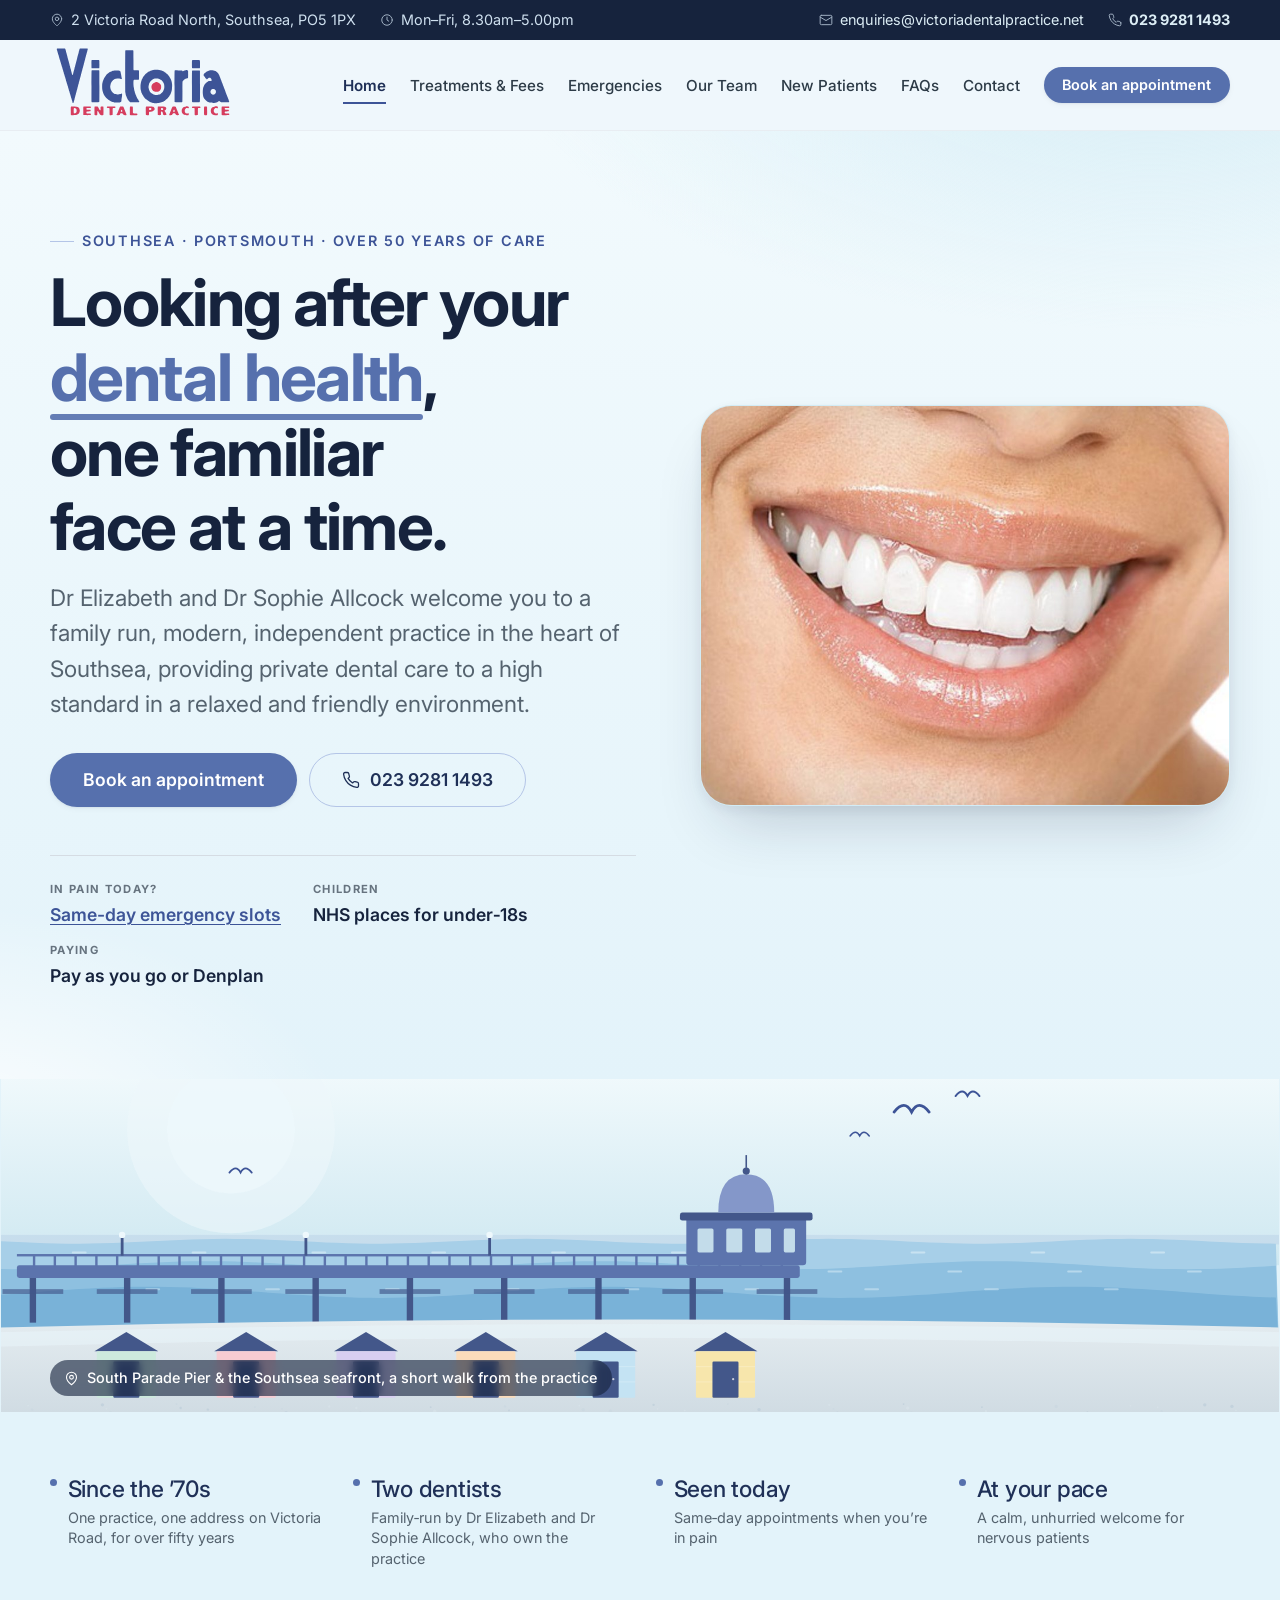
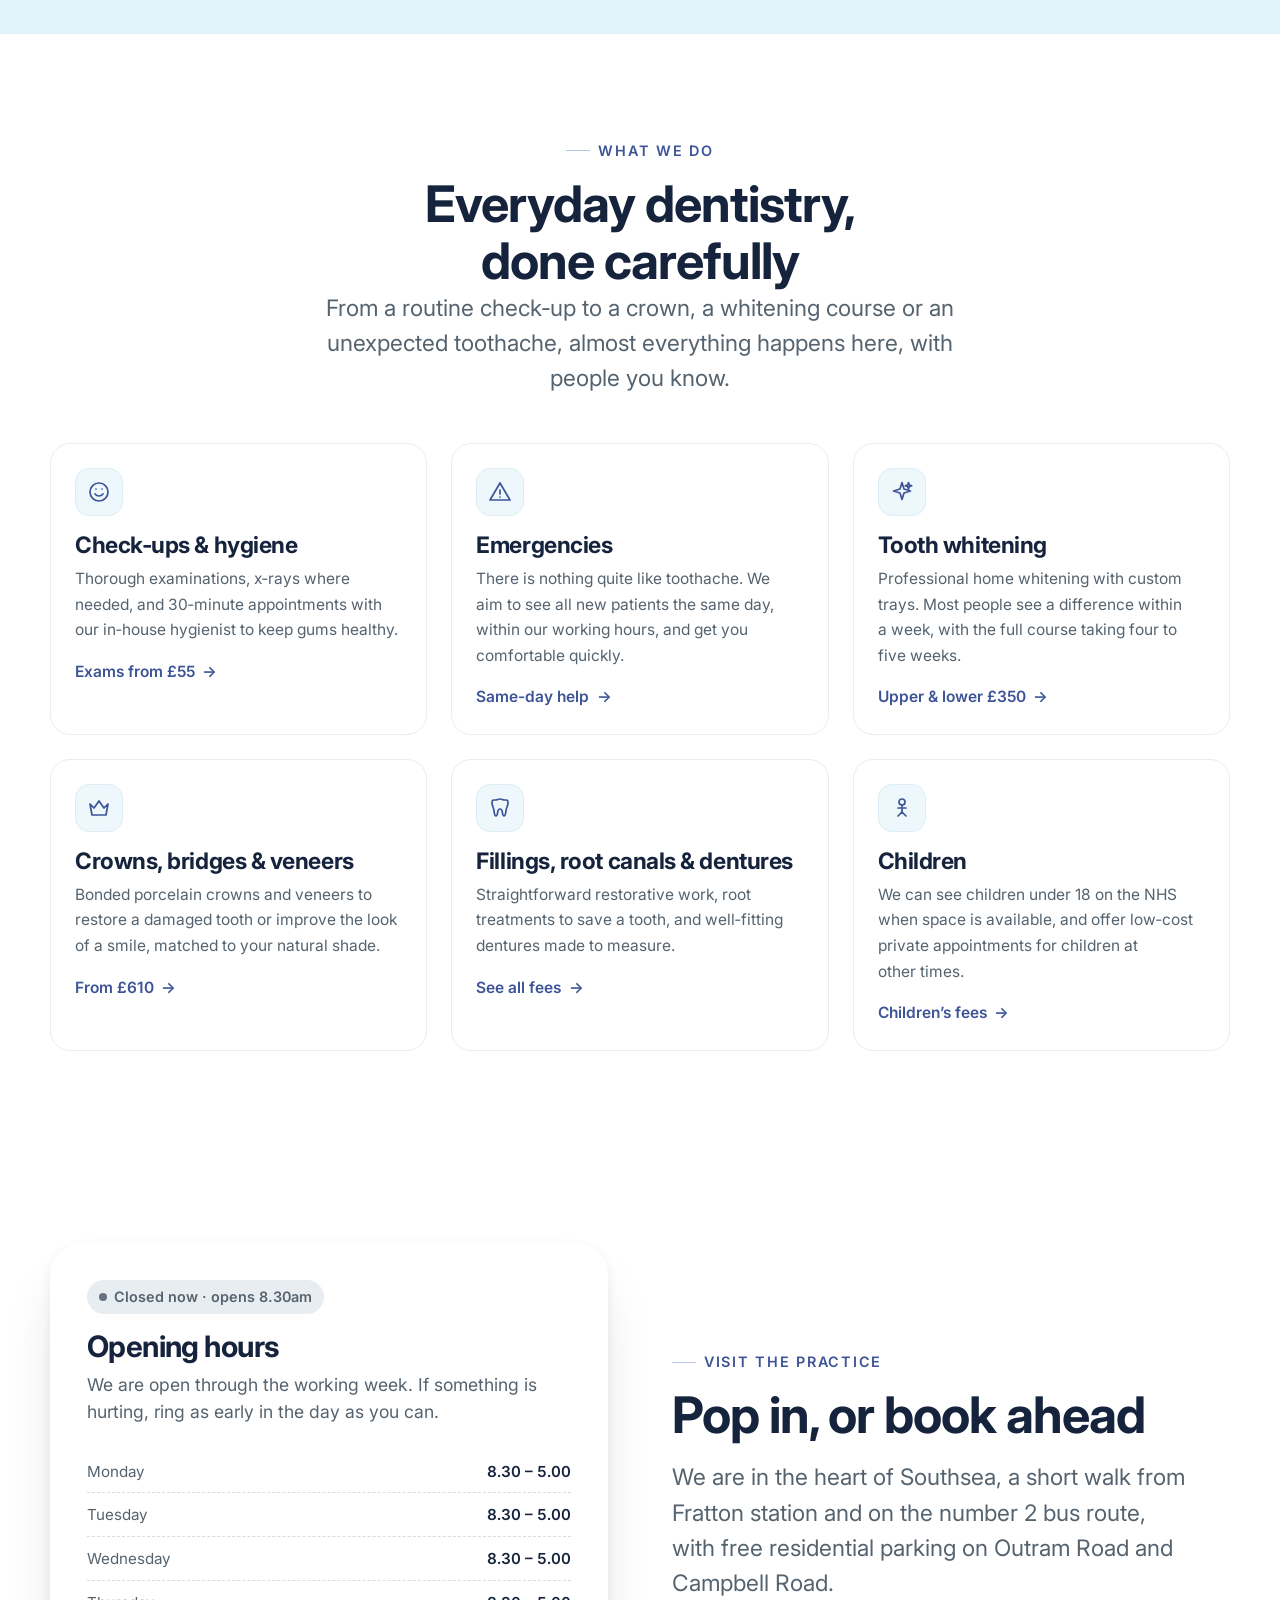
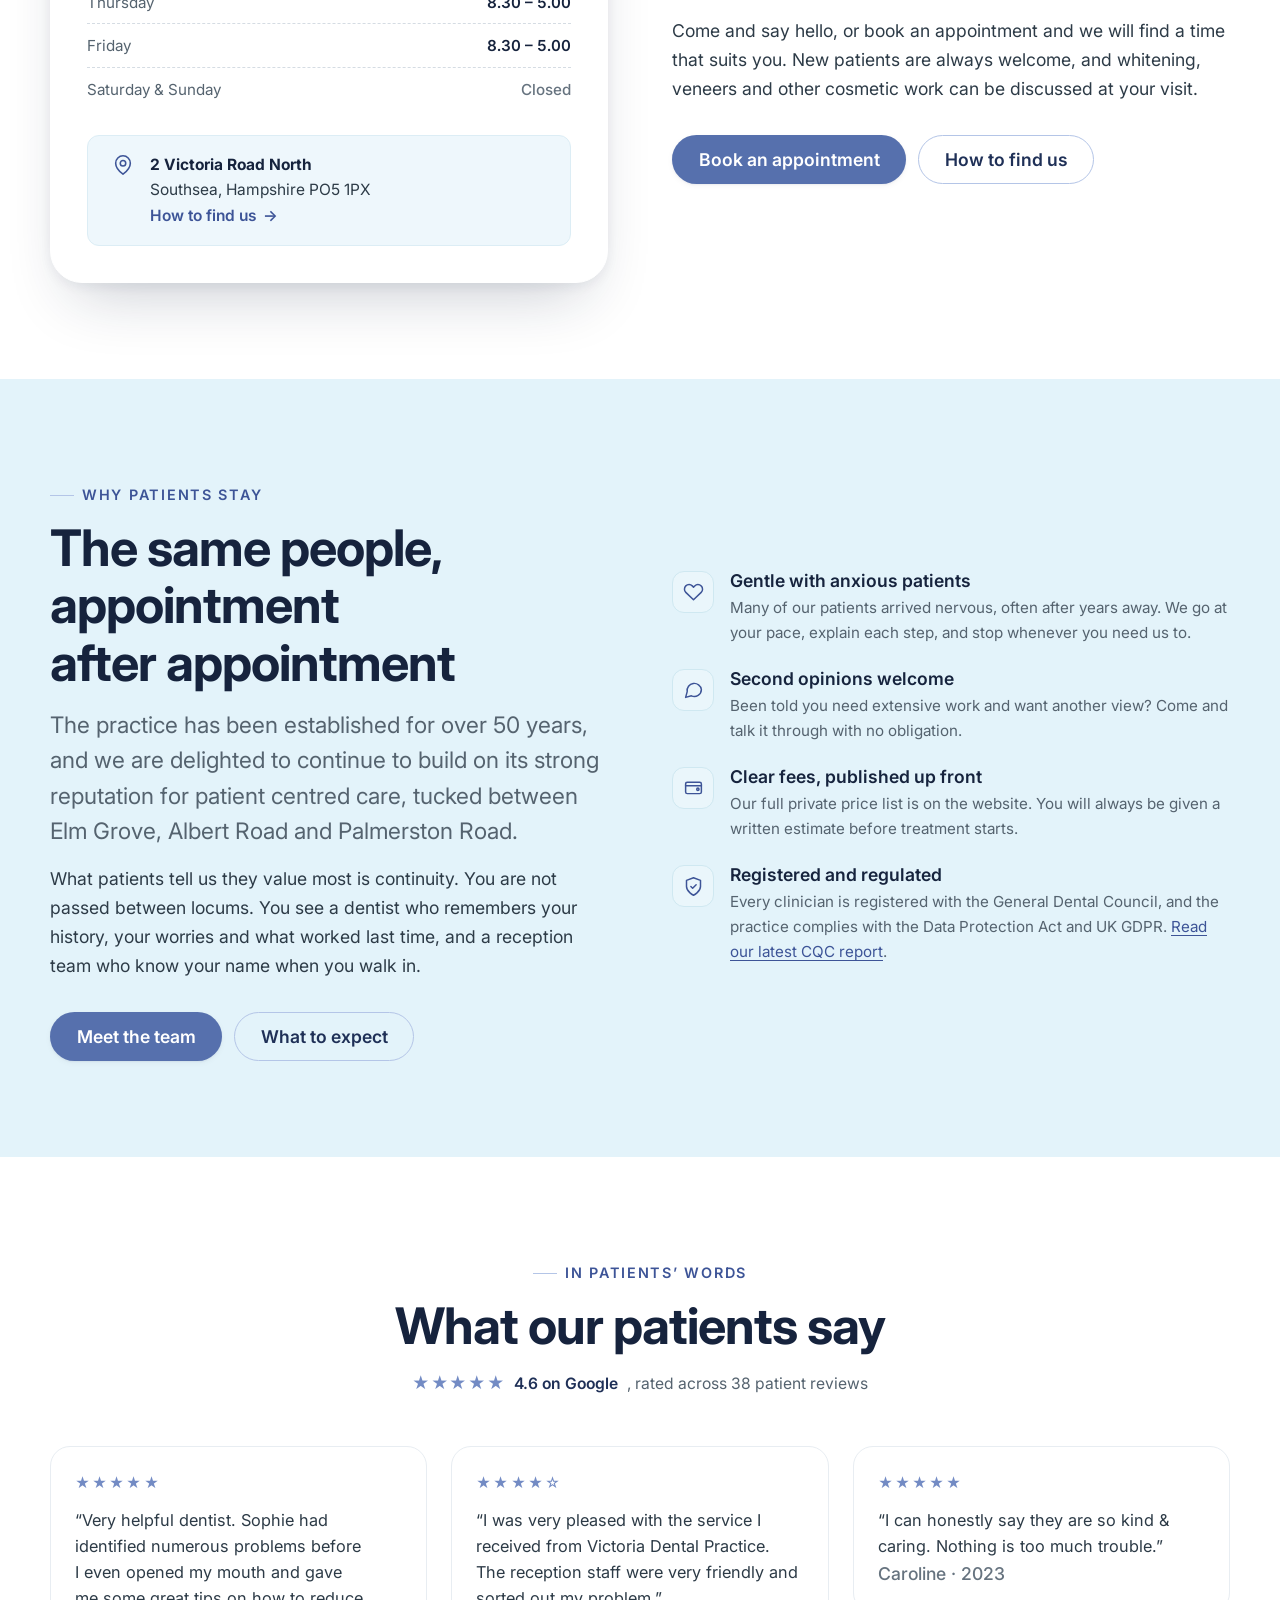
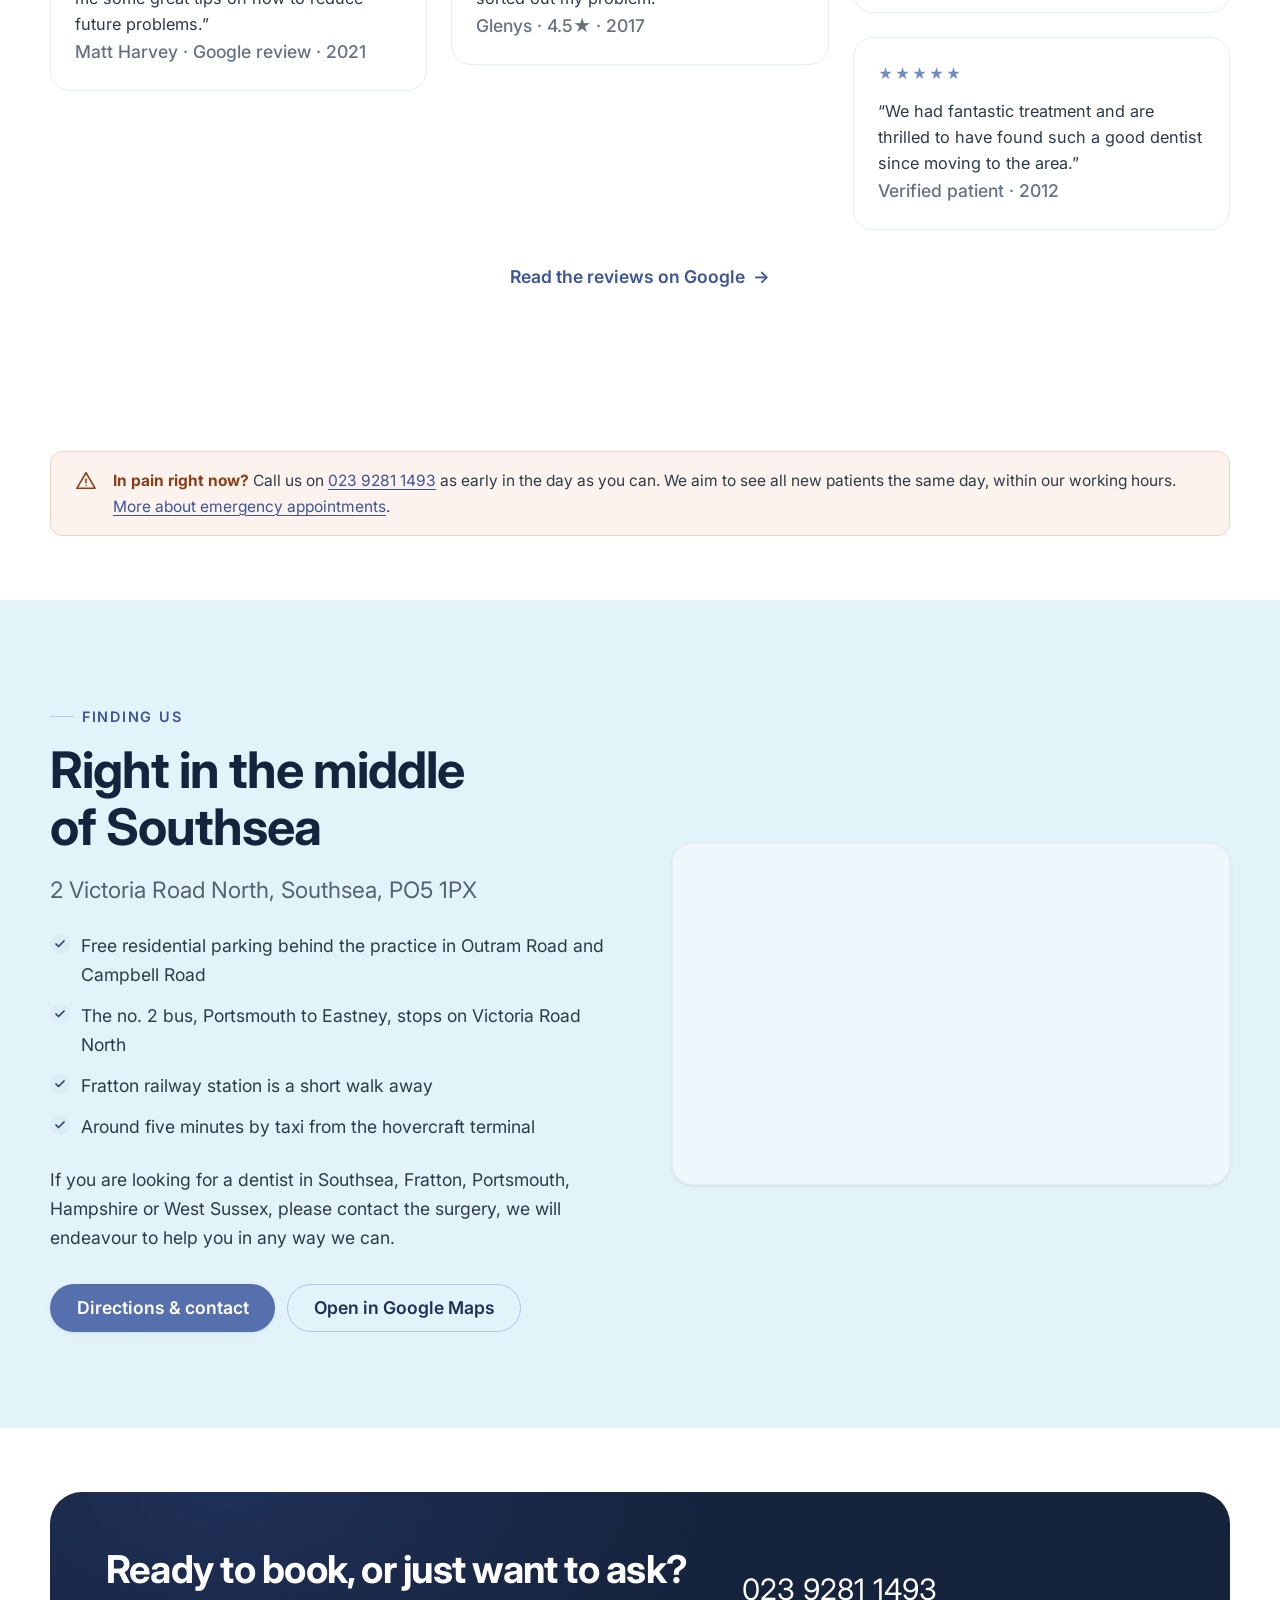
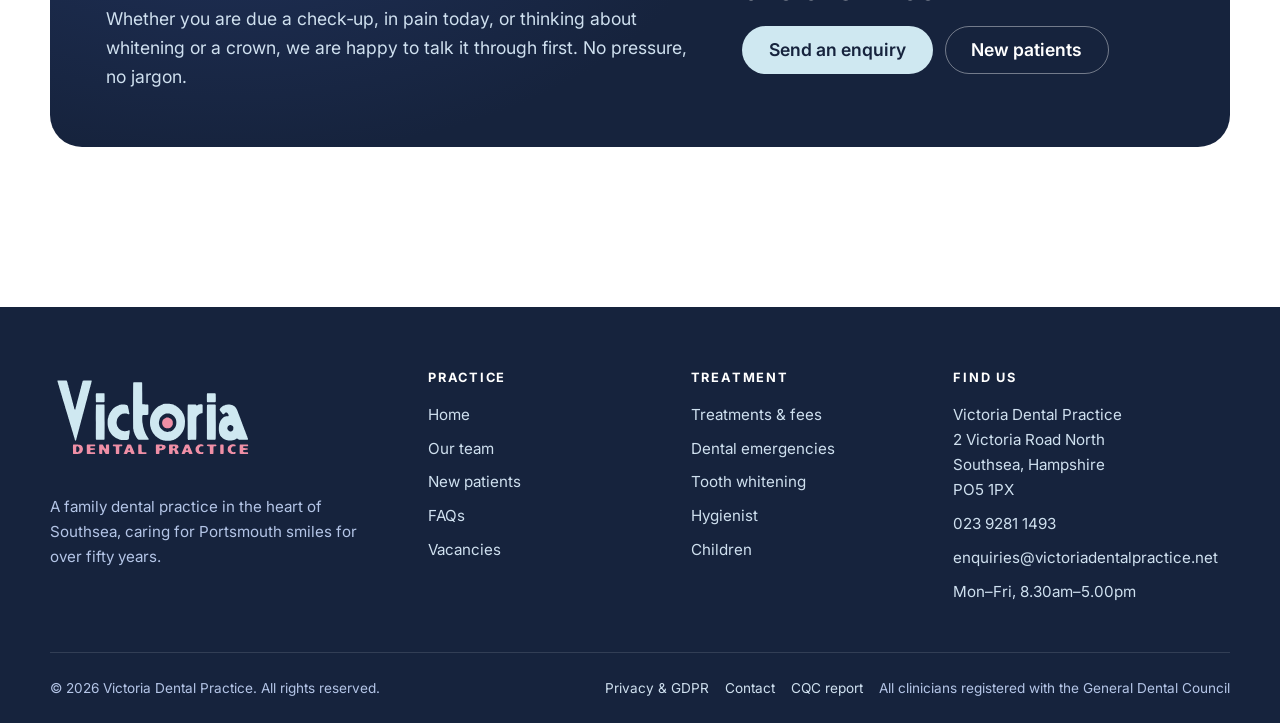
==== index.html @ b668cb1a "Drop Fraunces for Inter and rework the hero Replaces the Fraunces display face with Inter at weight " ====
<!DOCTYPE html>
<html lang="en-GB">
<head>
<meta charset="utf-8">
<meta name="viewport" content="width=device-width, initial-scale=1">
<title>Dentist in Southsea, Portsmouth | Victoria Dental Practice</title>
<meta name="description" content="Private family dentist in Southsea, Portsmouth. Established over 50 years. Same-day emergency appointments, hygienist, whitening, crowns and Denplan. Call 023 9281 1493.">
<link rel="canonical" href="https://www.victoriadentalpractice.net/">
<meta name="theme-color" content="#1f3057">
<meta name="robots" content="index, follow, max-image-preview:large">

<meta property="og:type" content="website">
<meta property="og:site_name" content="Victoria Dental Practice">
<meta property="og:title" content="Dentist in Southsea, Portsmouth | Victoria Dental Practice">
<meta property="og:description" content="Private family dentist in Southsea, Portsmouth. Established over 50 years. Same-day emergency appointments, hygienist, whitening, crowns and Denplan. Call 023 9281 1493.">
<meta property="og:url" content="https://www.victoriadentalpractice.net/">
<meta property="og:locale" content="en_GB">
<meta property="og:image" content="https://www.victoriadentalpractice.net/og-image.png">
<meta name="twitter:card" content="summary_large_image">

<link rel="icon" href="favicon.svg" type="image/svg+xml">
<link rel="apple-touch-icon" href="favicon.svg">

<link rel="preconnect" href="https://fonts.googleapis.com">
<link rel="preconnect" href="https://fonts.gstatic.com" crossorigin>
<link rel="stylesheet" href="https://fonts.googleapis.com/css2?family=Inter:wght@400;500;600;700;800&display=swap">
<link rel="stylesheet" href="style.css">
<script type="application/ld+json">
{
  "@context": "https://schema.org",
  "@type": "Dentist",
  "@id": "https://www.victoriadentalpractice.net/#practice",
  "name": "Victoria Dental Practice",
  "description": "Private family dental practice in Southsea, Portsmouth. Established over 50 years. Private adult dentistry, Denplan, NHS places for children when available, hygienist, whitening, crowns and same-day emergency appointments.",
  "url": "https://www.victoriadentalpractice.net/",
  "telephone": "+442392811493",
  "email": "enquiries@victoriadentalpractice.net",
  "priceRange": "££",
  "aggregateRating": { "@type": "AggregateRating", "ratingValue": "4.6", "reviewCount": "38" },
  "currenciesAccepted": "GBP",
  "address": {
    "@type": "PostalAddress",
    "streetAddress": "2 Victoria Road North",
    "addressLocality": "Southsea",
    "addressRegion": "Hampshire",
    "postalCode": "PO5 1PX",
    "addressCountry": "GB"
  },
  "geo": { "@type": "GeoCoordinates", "latitude": 50.79236, "longitude": -1.08363 },
  "hasMap": "https://www.google.com/maps/search/?api=1&query=2+Victoria+Road+North%2C+Southsea+PO5+1PX",
  "openingHoursSpecification": [{
    "@type": "OpeningHoursSpecification",
    "dayOfWeek": ["Monday","Tuesday","Wednesday","Thursday","Friday"],
    "opens": "08:30", "closes": "17:00"
  }],
  "areaServed": [
    {"@type":"City","name":"Portsmouth"},
    {"@type":"Place","name":"Southsea"},
    {"@type":"Place","name":"Fratton"},
    {"@type":"Place","name":"Eastney"},
    {"@type":"Place","name":"Hampshire"},
    {"@type":"Place","name":"West Sussex"}
  ],
  "availableService": [
    {"@type":"MedicalProcedure","name":"Dental examination"},
    {"@type":"MedicalProcedure","name":"Dental hygienist appointment"},
    {"@type":"MedicalProcedure","name":"White and amalgam fillings"},
    {"@type":"MedicalProcedure","name":"Root canal treatment"},
    {"@type":"MedicalProcedure","name":"Crowns, bridges and veneers"},
    {"@type":"MedicalProcedure","name":"Dentures"},
    {"@type":"MedicalProcedure","name":"Tooth whitening"},
    {"@type":"MedicalProcedure","name":"Emergency dental appointment"}
  ]
}
</script><script type="application/ld+json">{"@context":"https://schema.org","@type":"BreadcrumbList","itemListElement":[{"@type":"ListItem","position":1,"name":"Home"}]}</script>
</head>
<body>
<a class="skip-link" href="#main">Skip to main content</a>

<div class="topbar">
  <div class="wrap topbar__inner">
    <ul class="topbar__list">
      <li class="topbar__item"><svg class="" viewBox="0 0 24 24" fill="none" stroke="currentColor" stroke-width="1.7" stroke-linecap="round" stroke-linejoin="round" aria-hidden="true"><path d="M20 10c0 6-8 12-8 12s-8-6-8-12a8 8 0 0 1 16 0z"/><circle cx="12" cy="10" r="3"/></svg><span>2 Victoria Road North, Southsea, PO5 1PX</span></li>
      <li class="topbar__item"><svg class="" viewBox="0 0 24 24" fill="none" stroke="currentColor" stroke-width="1.7" stroke-linecap="round" stroke-linejoin="round" aria-hidden="true"><circle cx="12" cy="12" r="9"/><path d="M12 7v5l3 2"/></svg><span>Mon&ndash;Fri, 8.30am&ndash;5.00pm</span></li>
    </ul>
    <ul class="topbar__list">
      <li class="topbar__item"><svg class="" viewBox="0 0 24 24" fill="none" stroke="currentColor" stroke-width="1.7" stroke-linecap="round" stroke-linejoin="round" aria-hidden="true"><rect x="2" y="4" width="20" height="16" rx="2"/><path d="m22 7-10 6L2 7"/></svg><a href="mailto:enquiries@victoriadentalpractice.net">enquiries@victoriadentalpractice.net</a></li>
      <li class="topbar__item"><svg class="" viewBox="0 0 24 24" fill="none" stroke="currentColor" stroke-width="1.7" stroke-linecap="round" stroke-linejoin="round" aria-hidden="true"><path d="M22 16.92v3a2 2 0 0 1-2.18 2 19.79 19.79 0 0 1-8.63-3.07 19.5 19.5 0 0 1-6-6 19.79 19.79 0 0 1-3.07-8.67A2 2 0 0 1 4.11 2h3a2 2 0 0 1 2 1.72c.13.96.36 1.9.7 2.81a2 2 0 0 1-.45 2.11L8.09 9.91a16 16 0 0 0 6 6l1.27-1.27a2 2 0 0 1 2.11-.45c.9.34 1.85.57 2.81.7A2 2 0 0 1 22 16.92z"/></svg><a href="tel:+442392811493"><strong>023 9281 1493</strong></a></li>
    </ul>
  </div>
</div>

<header class="site-header">
  <div class="wrap site-header__inner">
    <a class="brand" href="index.html">
      <svg class="brand__logo" xmlns="http://www.w3.org/2000/svg" viewBox="0 0 2140.000000 1016.000000" role="img" aria-label="Victoria Dental Practice">
  <g transform="translate(0.000000,1016.000000) scale(0.100000,-0.100000)" fill="var(--logo-word, #cfe8f1)"><path d="M775 9187 c-15 -12 -17 -22 -11 -76 4 -34 20 -95 36 -134 16 -40 31
-90 35 -112 10 -59 31 -128 49 -163 9 -18 23 -64 30 -105 8 -40 26 -101 39
-135 14 -33 32 -94 41 -134 9 -40 30 -111 46 -158 16 -47 34 -112 40 -145 7
-33 22 -83 36 -111 13 -28 32 -91 43 -140 11 -49 31 -116 45 -149 13 -33 27
-82 31 -110 4 -27 21 -83 37 -124 16 -41 36 -109 45 -150 8 -42 26 -101 38
-132 13 -30 35 -102 50 -160 14 -57 32 -116 41 -131 8 -15 21 -62 30 -104 8
-43 25 -102 38 -133 14 -31 34 -100 45 -154 12 -54 30 -115 40 -135 10 -20 29
-77 41 -127 12 -49 33 -117 45 -150 13 -33 28 -87 35 -120 6 -33 21 -82 32
-110 11 -27 31 -93 43 -145 13 -52 32 -116 44 -141 11 -26 27 -80 35 -120 8
-41 28 -108 44 -149 17 -41 36 -104 42 -140 6 -35 23 -92 36 -125 14 -33 34
-100 46 -150 11 -49 28 -106 38 -125 10 -19 25 -73 35 -120 9 -47 30 -114 45
-150 15 -36 35 -101 44 -145 9 -44 28 -107 41 -141 14 -34 30 -86 35 -115 6
-30 24 -90 40 -134 15 -44 37 -116 48 -160 10 -44 28 -102 40 -130 11 -27 25
-75 30 -106 6 -32 24 -91 40 -132 17 -41 33 -96 37 -123 4 -27 13 -72 21 -100
11 -41 20 -54 44 -64 16 -7 36 -10 44 -7 24 9 45 60 57 139 6 40 24 106 40
147 16 41 34 108 40 150 6 42 23 115 39 162 17 47 36 121 45 164 8 44 26 109
40 145 13 36 31 106 39 157 8 50 24 109 34 130 11 21 27 79 36 128 10 50 30
126 46 170 15 44 34 112 41 150 6 39 25 110 41 158 16 49 35 128 44 175 8 48
25 112 38 142 14 30 30 84 36 120 6 36 26 115 44 175 19 61 39 139 46 175 6
36 22 92 34 125 13 33 29 92 36 130 7 39 25 107 41 153 16 46 34 115 40 155 6
40 22 99 35 132 13 33 31 101 40 150 8 50 26 117 38 150 23 60 36 109 56 220
6 33 20 83 31 110 11 28 31 95 44 150 13 55 33 127 44 160 11 33 28 102 37
154 9 52 25 112 35 135 10 23 27 86 38 142 12 56 32 130 45 165 13 35 29 98
36 139 7 41 26 113 42 159 16 46 36 122 43 170 8 48 26 113 39 144 14 30 30
86 36 124 6 37 22 97 35 133 13 36 31 101 40 145 8 44 27 116 41 161 14 45 24
90 22 100 -8 42 -31 44 -470 42 -483 -3 -449 4 -473 -109 -7 -35 -26 -103 -43
-150 -16 -47 -33 -114 -37 -150 -4 -35 -16 -86 -27 -114 -10 -27 -34 -113 -53
-190 -18 -77 -42 -165 -53 -195 -10 -30 -23 -82 -27 -115 -4 -33 -18 -87 -30
-120 -13 -33 -33 -107 -45 -165 -12 -58 -32 -136 -45 -175 -13 -38 -31 -108
-39 -155 -8 -47 -26 -116 -40 -153 -14 -38 -31 -99 -37 -135 -6 -37 -24 -103
-39 -148 -15 -44 -31 -100 -34 -125 -12 -76 -27 -142 -42 -183 -8 -21 -28 -93
-44 -160 -16 -67 -36 -138 -45 -160 -9 -21 -23 -79 -31 -128 -18 -111 -37
-160 -59 -152 -8 4 -31 34 -49 68 -25 45 -39 87 -51 160 -9 54 -30 134 -46
178 -16 44 -29 91 -29 106 0 35 -32 152 -58 217 -11 28 -25 86 -32 130 -7 44
-24 111 -40 150 -15 38 -33 105 -39 148 -7 44 -25 116 -41 160 -15 45 -35 120
-45 166 -9 47 -23 98 -32 115 -9 17 -26 81 -38 142 -13 61 -28 121 -34 131
-13 25 -47 154 -55 213 -4 24 -18 76 -31 115 -13 38 -33 117 -45 174 -12 57
-28 117 -36 133 -8 15 -19 47 -23 71 -31 148 -45 206 -61 237 -10 19 -21 55
-25 79 -4 25 -17 54 -31 68 -23 23 -23 23 -467 23 -355 0 -447 -3 -462 -13z
M8523 9001 c-21 -13 -36 -33 -43 -58 -16 -56 -9 -4644 7 -4693 7 -19 19 -89
27 -156 11 -92 22 -136 45 -185 16 -35 38 -91 49 -124 27 -84 82 -202 120
-260 18 -27 32 -53 32 -58 0 -5 17 -31 38 -57 20 -26 45 -61 54 -77 34 -54
103 -133 143 -160 40 -28 40 -28 538 -28 538 0 508 -3 523 52 10 36 -3 67 -51
125 -25 30 -45 60 -45 65 0 6 -15 33 -34 60 -19 27 -45 72 -59 99 -14 28 -33
56 -41 63 -9 8 -16 21 -16 30 0 10 -16 44 -36 77 -20 32 -43 82 -51 109 -8 28
-28 75 -43 105 -16 30 -33 74 -39 96 -6 23 -24 70 -40 105 -15 35 -36 105 -46
154 -10 50 -26 106 -35 125 -17 34 -24 69 -55 250 -7 47 -20 121 -29 166 -36
195 -48 722 -18 796 6 15 20 31 30 37 11 6 126 12 269 14 278 4 295 7 307 68
11 56 7 913 -5 947 -21 60 -32 62 -309 62 -150 0 -259 4 -270 10 -11 6 -24 27
-30 48 -6 24 -10 392 -10 1087 0 980 -1 1052 -18 1085 -17 35 -17 35 -422 38
-387 2 -406 1 -437 -17z M4690 7868 c-19 -31 -20 -52 -20 -429 0 -403 4 -450
38 -465 9 -3 197 -6 417 -5 379 2 401 3 419 21 19 19 20 36 20 432 0 421 -2
446 -38 470 -6 4 -192 8 -414 8 -402 0 -402 0 -422 -32z M16033 7881 c-17 -11
-34 -30 -38 -42 -13 -39 -9 -781 3 -811 6 -15 23 -35 39 -45 25 -17 58 -18
408 -18 437 0 424 -2 444 82 8 33 11 164 9 415 -3 368 -3 368 -36 400 -32 33
-32 33 -415 36 -364 2 -384 1 -414 -17z M11780 6810 c-131 -9 -233 -26 -270
-45 -14 -7 -65 -25 -113 -39 -48 -14 -100 -34 -115 -44 -15 -11 -43 -25 -63
-31 -21 -7 -61 -29 -90 -50 -30 -21 -64 -41 -76 -45 -13 -4 -29 -13 -35 -20
-7 -6 -35 -27 -61 -45 -71 -49 -334 -316 -364 -370 -7 -13 -24 -37 -38 -55
-56 -68 -99 -132 -117 -174 -11 -25 -33 -65 -48 -89 -16 -25 -32 -59 -36 -77
-3 -17 -19 -56 -34 -86 -42 -84 -109 -367 -121 -512 -12 -132 -5 -431 12 -538
6 -36 21 -98 35 -138 13 -40 24 -80 24 -90 0 -36 31 -135 51 -163 11 -16 26
-50 34 -76 8 -26 28 -70 46 -97 17 -27 34 -59 39 -71 8 -22 103 -165 135 -204
47 -57 190 -217 204 -229 9 -7 32 -26 51 -43 139 -121 345 -255 444 -289 28
-9 70 -27 91 -38 22 -11 89 -32 149 -46 60 -15 114 -30 120 -35 19 -16 226
-30 406 -27 156 3 189 7 305 35 181 44 233 59 285 85 25 13 63 29 85 36 22 7
58 25 80 40 22 15 55 35 74 45 19 9 44 26 55 37 12 11 35 27 51 35 29 15 114
87 207 175 50 48 181 202 233 276 19 26 47 72 64 102 16 30 41 70 55 89 14 19
26 40 26 47 0 6 14 38 32 70 54 103 114 305 138 470 24 167 35 481 20 579 -5
33 -17 114 -26 180 -10 74 -25 140 -39 172 -13 29 -33 87 -45 129 -11 42 -29
89 -39 103 -10 14 -27 47 -38 72 -11 25 -34 65 -52 89 -17 24 -31 49 -31 56 0
6 -16 31 -36 55 -19 23 -44 59 -54 78 -17 33 -48 69 -198 226 -29 30 -66 62
-83 70 -16 9 -29 19 -29 24 0 14 -301 221 -323 221 -5 0 -37 14 -71 31 -142
73 -344 125 -533 139 -151 11 -201 11 -373 0z m293 -980 c83 -6 130 -15 155
-28 20 -10 60 -27 89 -36 29 -10 68 -28 88 -42 20 -13 53 -33 73 -43 53 -28
191 -159 233 -222 135 -204 163 -296 164 -539 0 -201 -24 -311 -97 -455 -28
-55 -61 -111 -73 -125 -12 -14 -27 -33 -32 -43 -20 -38 -189 -200 -223 -215
-19 -8 -53 -27 -75 -42 -40 -29 -148 -58 -301 -82 -65 -11 -86 -9 -225 17
-132 25 -166 36 -239 74 -47 24 -102 59 -123 77 -20 19 -41 34 -46 34 -10 0
-116 105 -157 156 -52 66 -113 190 -134 271 -11 43 -26 103 -35 133 -24 86
-20 236 9 344 14 50 32 120 41 155 9 35 24 76 34 90 10 14 26 48 36 74 10 26
26 53 35 60 9 7 27 28 40 47 40 57 160 168 239 221 41 27 78 49 83 49 5 0 40
13 78 30 109 48 174 55 363 40z M15275 6763 c-63 -15 -188 -54 -208 -64 -12
-7 -37 -25 -56 -41 -18 -16 -40 -27 -48 -24 -8 3 -18 6 -22 6 -3 0 -15 15 -25
34 -10 18 -30 39 -44 46 -19 9 -138 14 -413 18 -385 5 -385 5 -407 -23 -22
-28 -22 -28 -22 -1760 0 -1199 3 -1741 11 -1763 18 -53 33 -55 431 -50 405 4
414 6 435 68 9 26 12 314 12 1151 1 1116 1 1116 44 1170 44 58 124 137 179
180 64 49 220 118 303 134 43 8 86 22 95 30 13 14 15 71 18 414 3 399 3 399
-23 429 -20 24 -38 32 -88 41 -64 11 -135 13 -172 4z M18130 6744 c-171 -20
-211 -27 -255 -41 -27 -9 -59 -22 -70 -29 -11 -7 -49 -22 -83 -33 -35 -11 -79
-33 -97 -48 -18 -16 -66 -53 -105 -83 -40 -30 -81 -66 -92 -80 -11 -14 -40
-47 -65 -73 -44 -46 -72 -101 -72 -142 -1 -11 15 -42 34 -70 20 -27 51 -74 70
-102 19 -29 38 -53 43 -53 5 0 19 -19 32 -42 13 -24 41 -65 62 -91 21 -27 38
-53 38 -58 0 -16 64 -49 96 -49 20 0 39 9 55 26 13 14 57 51 98 82 66 50 80
56 131 60 43 3 66 -1 97 -17 75 -38 163 -183 163 -268 0 -36 -28 -82 -53 -87
-12 -3 -65 -7 -117 -10 -136 -7 -184 -19 -282 -69 -102 -52 -154 -93 -226
-179 -98 -116 -122 -149 -142 -196 -12 -25 -27 -53 -34 -62 -7 -8 -24 -46 -36
-85 -13 -38 -29 -79 -37 -91 -36 -57 -79 -378 -77 -594 0 -58 10 -181 21 -273
18 -136 28 -181 52 -235 17 -37 35 -86 41 -109 6 -23 15 -45 20 -48 6 -4 28
-33 50 -65 52 -77 189 -213 248 -247 26 -14 54 -32 62 -39 8 -6 40 -22 70 -34
30 -12 84 -35 120 -51 38 -17 116 -37 185 -50 277 -48 308 -48 550 -4 97 17
158 34 200 55 33 16 76 36 95 44 19 8 54 29 77 47 36 27 46 31 79 24 24 -4 50
-19 69 -39 16 -17 55 -46 86 -64 56 -31 56 -31 468 -30 228 1 424 3 438 6 25
5 53 47 53 82 0 11 -13 44 -29 73 -16 28 -32 70 -36 92 -4 22 -22 72 -41 111
-19 39 -38 92 -43 117 -4 25 -19 65 -33 89 -14 23 -35 76 -47 115 -12 40 -30
87 -41 105 -10 18 -27 65 -38 103 -11 39 -29 86 -40 105 -11 19 -32 73 -46
120 -14 47 -33 95 -42 108 -8 12 -24 54 -35 93 -11 39 -30 92 -43 117 -13 26
-27 63 -31 82 -4 19 -22 67 -40 105 -19 39 -39 93 -46 120 -6 28 -21 68 -32
90 -20 38 -57 138 -116 310 -16 44 -39 103 -53 130 -14 28 -31 75 -38 105 -7
30 -24 77 -37 104 -14 27 -32 72 -40 100 -8 28 -27 73 -41 101 -13 27 -33 77
-42 110 -10 33 -29 85 -43 115 -14 30 -30 74 -37 97 -6 24 -23 64 -39 90 -16
27 -41 68 -55 93 -59 98 -169 230 -192 230 -5 0 -25 13 -45 29 -20 16 -79 50
-133 76 -75 35 -119 49 -194 60 -109 17 -239 25 -292 19z m347 -2110 c26 -9
76 -38 109 -65 46 -36 67 -62 84 -101 20 -47 22 -61 15 -153 -4 -55 -13 -113
-19 -130 -46 -109 -203 -196 -320 -179 -136 21 -259 150 -273 288 -5 48 -1 69
32 156 21 55 41 100 44 100 4 0 26 16 50 36 23 20 61 42 84 50 58 18 137 17
194 -2z M4696 6719 c-21 -17 -21 -17 -24 -1746 -2 -1215 0 -1739 8 -1765 6
-21 21 -43 33 -50 17 -10 115 -13 408 -13 367 0 388 1 408 19 12 11 25 35 30
55 5 20 8 787 7 1754 -1 1719 -1 1719 -30 1743 -29 25 -29 25 -423 23 -358 -2
-397 -4 -417 -20z M7400 6734 c-218 -18 -279 -27 -330 -50 -30 -13 -76 -28
-103 -34 -56 -12 -213 -89 -278 -136 -26 -19 -50 -34 -54 -34 -4 0 -24 -15
-44 -32 -20 -18 -57 -49 -81 -68 -78 -61 -194 -188 -239 -262 -12 -21 -28 -41
-36 -45 -7 -5 -24 -30 -38 -58 -14 -27 -34 -59 -44 -70 -25 -27 -97 -160 -113
-210 -7 -22 -25 -65 -41 -95 -15 -30 -35 -91 -44 -135 -10 -44 -26 -100 -35
-125 -29 -70 -40 -165 -47 -378 -7 -224 7 -422 37 -534 11 -40 29 -106 40
-147 10 -41 33 -108 51 -150 17 -42 39 -94 47 -116 9 -22 21 -47 28 -55 6 -8
21 -34 33 -58 21 -41 74 -119 139 -202 65 -84 243 -248 362 -334 120 -86 356
-200 449 -216 35 -6 87 -20 115 -30 76 -28 188 -40 376 -40 192 0 307 13 362
41 20 10 44 19 52 19 8 0 28 11 44 24 28 25 29 26 41 198 7 95 21 210 31 254
11 45 26 150 34 233 13 138 11 199 -8 230 -11 17 -45 13 -80 -8 -17 -10 -65
-24 -106 -31 -41 -7 -90 -18 -107 -26 -18 -7 -77 -18 -131 -24 -108 -13 -156
-7 -316 35 -68 19 -108 37 -170 79 -91 61 -131 92 -159 121 -28 31 -102 135
-126 180 -12 22 -31 54 -42 71 -10 17 -28 71 -39 120 -11 49 -28 121 -36 159
-20 88 -13 203 22 332 13 51 24 101 24 110 0 10 12 38 25 63 14 25 35 65 46
90 19 40 103 154 142 191 40 39 86 78 113 95 16 10 45 30 64 45 19 15 46 30
60 34 14 4 52 20 86 36 43 20 89 31 165 39 148 17 273 2 374 -44 28 -13 77
-27 107 -31 50 -6 57 -5 67 13 16 30 13 65 -10 123 -11 29 -29 118 -40 198
-11 80 -31 184 -45 231 -13 47 -30 128 -36 180 -11 85 -15 98 -45 131 -47 52
-107 78 -205 90 -99 12 -245 18 -308 13z M16043 6725 c-17 -7 -36 -23 -43 -34
-8 -16 -11 -486 -10 -1743 0 -1637 1 -1723 18 -1752 10 -18 32 -36 52 -43 46
-16 712 -15 761 1 23 8 41 24 56 51 23 40 23 40 22 1740 -1 935 -4 1711 -8
1724 -3 13 -18 33 -33 44 -25 19 -46 20 -405 22 -296 2 -386 0 -410 -10z"/></g>
  <g transform="translate(0.000000,1016.000000) scale(0.100000,-0.100000)" fill="var(--logo-sub, #738bc4)"><path d="M11893 5410 c-24 -5 -57 -16 -75 -24 -18 -9 -53 -22 -77 -31 -57 -20
-133 -78 -193 -149 -36 -40 -57 -79 -84 -153 -31 -86 -36 -109 -36 -191 0 -79
5 -106 34 -188 28 -82 43 -108 98 -172 62 -71 99 -99 210 -154 38 -19 65 -23
177 -26 74 -2 154 1 183 7 68 15 194 92 249 153 48 53 66 81 109 168 26 53 27
61 27 215 0 160 0 160 -48 247 -36 65 -67 104 -118 151 -78 71 -81 73 -193
117 -86 33 -191 45 -263 30z M15305 2683 c-57 -13 -194 -57 -220 -71 -71 -36
-136 -95 -179 -161 -55 -86 -65 -122 -69 -242 -3 -146 7 -198 58 -274 40 -61
139 -165 158 -165 4 0 42 -17 85 -37 77 -38 77 -38 232 -41 186 -4 226 5 252
58 25 49 24 122 -2 145 -12 11 -28 15 -42 12 -13 -3 -43 -11 -68 -17 -53 -13
-118 -6 -180 21 -61 27 -77 44 -118 124 -32 64 -35 77 -34 150 1 68 6 90 32
147 23 50 45 78 82 107 59 48 102 56 233 47 87 -7 94 -6 104 13 6 11 11 40 11
64 0 66 -25 92 -110 111 -65 15 -180 20 -225 9z M18575 2683 c-107 -25 -218
-69 -276 -109 -90 -61 -157 -159 -175 -253 -30 -150 -9 -320 48 -398 61 -83
120 -132 218 -181 95 -47 95 -47 265 -47 188 0 226 8 243 53 18 46 22 79 16
111 -10 47 -31 53 -114 35 -60 -14 -81 -15 -124 -5 -101 23 -128 42 -176 122
-42 70 -45 79 -48 162 -4 84 -2 91 29 154 20 38 54 83 82 109 57 51 96 60 232
50 111 -8 120 -1 120 81 0 45 -4 58 -23 74 -39 31 -118 49 -211 48 -47 -1 -95
-3 -106 -6z M2386 2663 c-45 -24 -47 -42 -44 -500 3 -399 4 -434 21 -450 15
-15 40 -18 175 -21 86 -2 204 1 262 7 192 20 394 106 443 189 10 17 22 32 26
32 15 0 41 62 65 157 14 56 26 112 26 125 0 13 -13 73 -28 134 -25 97 -34 118
-70 159 -22 25 -65 64 -95 85 -45 32 -72 42 -153 59 -136 27 -219 34 -427 35
-122 1 -185 -3 -201 -11z m469 -192 c41 -19 125 -112 137 -154 10 -35 9 -199
-2 -237 -16 -57 -98 -150 -150 -171 -51 -20 -102 -24 -130 -9 -34 18 -40 65
-39 289 1 119 4 229 8 246 3 17 16 35 31 42 36 18 98 16 145 -6z M3819 2669
c-17 -4 -40 -16 -52 -27 -19 -20 -20 -32 -18 -462 1 -243 4 -447 7 -455 3 -8
28 -18 55 -24 64 -14 718 -15 754 -1 14 5 30 22 36 37 13 36 3 95 -22 122 -19
20 -29 21 -220 21 -201 0 -201 0 -230 29 -26 26 -29 36 -29 89 0 50 4 66 26
91 26 31 26 31 187 31 175 0 234 9 254 36 17 24 16 84 -3 109 -14 19 -30 20
-215 25 -201 5 -201 5 -225 33 -33 39 -34 114 -1 145 22 21 32 22 231 22 207
0 207 0 233 26 23 23 25 31 19 72 -12 88 4 85 -400 86 -195 1 -369 -2 -387 -5z
M5082 2670 c-74 -11 -71 9 -72 -492 0 -381 2 -449 15 -461 17 -17 163 -33 226
-24 22 3 49 13 60 23 18 16 19 32 19 215 0 167 2 200 16 213 18 18 22 16 81
-31 29 -23 46 -47 58 -82 8 -27 29 -66 45 -87 16 -22 30 -44 30 -49 0 -17 39
-85 80 -140 39 -53 39 -53 125 -60 99 -8 216 1 241 19 15 11 17 53 19 447 1
253 -2 446 -8 462 -5 15 -17 32 -27 37 -28 15 -201 23 -232 11 -16 -6 -37 -25
-47 -42 -17 -28 -18 -46 -14 -192 4 -132 2 -166 -9 -181 -31 -40 -106 7 -134
82 -10 26 -28 61 -40 77 -13 17 -32 51 -43 77 -24 56 -93 153 -119 166 -21 12
-213 20 -270 12z M6460 2664 c-35 -15 -60 -51 -60 -85 0 -69 23 -81 164 -89
158 -8 146 25 146 -401 0 -407 -7 -382 105 -394 65 -7 178 -1 211 12 8 3 20
17 25 30 5 13 9 177 9 364 0 340 0 340 25 364 22 23 32 25 107 25 138 0 178
20 178 89 0 44 -9 60 -43 78 -26 13 -88 15 -435 17 -285 1 -413 -2 -432 -10z
M7960 2671 c-20 -4 -41 -10 -47 -14 -18 -12 -90 -149 -103 -197 -6 -25 -25
-68 -40 -97 -16 -28 -35 -73 -41 -100 -6 -26 -24 -70 -39 -98 -15 -27 -35 -77
-44 -110 -10 -33 -27 -75 -38 -93 -19 -31 -72 -168 -85 -219 -9 -37 28 -48
167 -48 74 1 133 5 146 12 13 8 26 33 37 73 20 72 50 103 110 119 42 10 148 8
186 -4 23 -7 75 -79 101 -139 13 -30 28 -50 45 -56 15 -6 72 -10 128 -10 99 0
171 12 182 30 7 12 -48 176 -78 230 -14 25 -28 61 -32 80 -4 19 -20 60 -36 90
-16 30 -38 82 -49 114 -11 33 -29 75 -40 93 -10 18 -26 54 -34 80 -11 40 -63
159 -95 223 -15 30 -65 43 -166 46 -55 2 -116 0 -135 -5z m144 -383 c8 -13 22
-56 31 -96 15 -66 15 -75 1 -97 -19 -29 -48 -39 -92 -30 -41 7 -74 37 -74 66
0 11 14 48 31 82 49 99 75 118 103 75z M9035 2667 c-38 -21 -41 -58 -40 -505
2 -392 3 -435 19 -450 15 -15 53 -17 349 -20 183 -2 356 -1 384 3 65 8 92 29
100 77 5 33 2 41 -30 73 -35 35 -35 35 -211 35 -185 0 -210 5 -249 48 -16 18
-18 49 -20 355 -2 337 -2 337 -29 363 -25 25 -31 27 -141 28 -64 2 -123 -2
-132 -7z M10861 2667 c-16 -4 -39 -19 -50 -33 -20 -26 -21 -38 -21 -450 0
-237 4 -433 9 -447 14 -37 88 -51 215 -43 140 9 136 3 136 193 0 147 1 155 23
177 21 21 35 23 153 28 122 5 135 8 237 48 96 38 112 48 151 94 24 28 48 60
53 71 19 37 24 96 13 149 -9 43 -20 61 -63 104 -61 60 -99 75 -245 98 -115 17
-556 26 -611 11z m530 -203 c27 -27 38 -106 18 -131 -35 -42 -163 -76 -214
-57 -25 10 -45 58 -45 109 0 88 25 106 142 102 64 -2 81 -6 99 -23z M12224
2672 c-10 -1 -29 -5 -42 -8 -47 -10 -49 -37 -47 -494 1 -234 5 -433 9 -443 5
-9 20 -20 35 -24 43 -12 264 -9 287 5 29 15 34 50 34 213 0 137 0 138 26 158
28 22 54 21 106 -6 33 -16 51 -49 68 -123 7 -30 26 -96 42 -146 23 -72 35 -94
54 -103 30 -13 213 -14 268 -2 59 14 63 22 39 93 -12 35 -27 86 -33 113 -15
66 -58 138 -119 203 -71 73 -67 109 16 141 17 7 50 31 72 53 80 81 78 201 -4
277 -50 46 -76 55 -250 82 -107 17 -167 20 -336 17 -113 -2 -214 -4 -225 -6z
m465 -193 c18 -6 38 -24 46 -40 16 -30 19 -77 7 -95 -11 -17 -103 -71 -134
-78 -65 -15 -108 35 -108 128 0 47 4 57 26 75 30 24 109 29 163 10z M13853
2673 c-24 -5 -80 -67 -106 -118 -8 -16 -18 -46 -22 -65 -4 -19 -20 -57 -35
-85 -16 -27 -35 -73 -43 -101 -8 -28 -26 -73 -40 -100 -14 -27 -32 -71 -40
-99 -8 -27 -29 -76 -46 -109 -17 -32 -31 -65 -31 -74 0 -9 -16 -49 -36 -89
-45 -91 -43 -123 6 -136 19 -5 84 -7 143 -5 131 5 153 18 180 99 9 29 27 64
40 76 29 29 114 46 194 37 73 -7 94 -23 119 -91 41 -112 73 -127 252 -121 138
4 147 10 128 91 -7 29 -27 79 -44 112 -17 33 -36 80 -42 105 -6 25 -22 61 -35
81 -13 20 -31 63 -40 95 -10 33 -28 78 -42 102 -13 24 -31 66 -40 95 -8 29
-27 75 -43 102 -15 28 -31 66 -35 85 -18 89 -58 111 -209 114 -61 2 -121 1
-133 -1z m171 -411 c18 -35 31 -122 22 -155 -3 -15 -18 -30 -36 -37 -33 -14
-93 -8 -116 11 -29 24 -9 145 32 190 10 11 30 19 50 19 27 0 37 -6 48 -28z
M16062 2668 c-58 -15 -90 -86 -62 -138 14 -26 70 -40 163 -40 69 0 81 -3 102
-25 25 -24 25 -24 25 -373 0 -329 1 -351 19 -373 19 -23 24 -24 158 -24 90 0
145 4 159 12 12 7 24 27 28 44 3 17 6 182 6 365 0 402 -10 374 130 374 105 0
155 16 170 55 16 41 -1 87 -39 109 -31 18 -57 19 -430 21 -219 0 -411 -3 -429
-7z M17415 2665 c-22 -8 -45 -22 -52 -32 -10 -13 -13 -118 -13 -455 0 -504 -7
-471 96 -484 81 -10 214 3 236 23 17 15 18 44 16 466 -3 450 -3 450 -29 469
-21 16 -46 21 -120 23 -63 2 -107 -1 -134 -10z M19408 2672 c-81 -5 -78 16
-78 -494 0 -381 2 -449 15 -461 22 -23 143 -29 497 -25 348 3 345 3 349 63 5
56 -1 81 -21 103 -20 21 -28 22 -217 22 -187 0 -198 1 -229 22 -54 37 -67 87
-40 151 25 61 46 67 225 67 88 0 170 4 183 9 37 15 68 50 68 77 0 15 -12 38
-29 55 -29 29 -29 29 -196 29 -221 0 -258 16 -258 114 0 31 6 45 27 63 26 22
32 23 234 23 225 0 243 4 256 55 8 31 -9 98 -28 114 -10 8 -116 12 -363 14
-191 1 -369 1 -395 -1z"/></g>
</svg>
    </a>

    <button class="nav-toggle" type="button" aria-expanded="false"
            aria-controls="primary-nav" aria-label="Menu">
      <svg class="icon-open" viewBox="0 0 24 24" fill="none" stroke="currentColor" stroke-width="1.7" stroke-linecap="round" stroke-linejoin="round" aria-hidden="true"><path d="M4 7h16M4 12h16M4 17h16"/></svg><svg class="icon-close" viewBox="0 0 24 24" fill="none" stroke="currentColor" stroke-width="1.7" stroke-linecap="round" stroke-linejoin="round" aria-hidden="true"><path d="m6 6 12 12M18 6 6 18"/></svg>
    </button>

    <nav class="nav" id="primary-nav" aria-label="Primary">
      <ul class="nav__list">
        <li><a class="nav__link" href="index.html" aria-current="page">Home</a></li>
        <li><a class="nav__link" href="treatments.html">Treatments &amp; Fees</a></li>
        <li><a class="nav__link" href="emergencies.html">Emergencies</a></li>
        <li><a class="nav__link" href="team.html">Our Team</a></li>
        <li><a class="nav__link" href="new-patients.html">New Patients</a></li>
        <li><a class="nav__link" href="faqs.html">FAQs</a></li>
        <li><a class="nav__link" href="contact.html">Contact</a></li>
        </ul>
      <a class="btn btn--primary btn--sm" href="contact.html#enquiry">Book an appointment</a>
    </nav>
  </div>
</header>

<main id="main">


<section class="hero">
  <div class="wrap hero__grid">
    <div>
      <p class="eyebrow">Southsea &middot; Portsmouth &middot; Over 50 years of care</p>
      <h1 class="hero__title">Looking after your <span class="hl">dental&nbsp;health</span>, one familiar face at a time.</h1>
      <p class="lede hero__lede">Dr Elizabeth and Dr Sophie Allcock welcome you to a family
      run, modern, independent practice in the heart of Southsea, providing private
      dental care to a high standard in a relaxed and friendly environment.</p>

      <div class="btn-row">
        <a class="btn btn--primary btn--lg" href="contact.html#enquiry">Book an appointment</a>
        <a class="btn btn--ghost btn--lg" href="tel:+442392811493"><svg class="" viewBox="0 0 24 24" fill="none" stroke="currentColor" stroke-width="1.7" stroke-linecap="round" stroke-linejoin="round" aria-hidden="true"><path d="M22 16.92v3a2 2 0 0 1-2.18 2 19.79 19.79 0 0 1-8.63-3.07 19.5 19.5 0 0 1-6-6 19.79 19.79 0 0 1-3.07-8.67A2 2 0 0 1 4.11 2h3a2 2 0 0 1 2 1.72c.13.96.36 1.9.7 2.81a2 2 0 0 1-.45 2.11L8.09 9.91a16 16 0 0 0 6 6l1.27-1.27a2 2 0 0 1 2.11-.45c.9.34 1.85.57 2.81.7A2 2 0 0 1 22 16.92z"/></svg> 023 9281 1493</a>
      </div>

      <div class="hero__meta">
        <div class="hero__meta-item">
          <span class="hero__meta-k">In pain today?</span>
          <span class="hero__meta-v"><a href="emergencies.html">Same-day emergency slots</a></span>
        </div>
        <div class="hero__meta-item">
          <span class="hero__meta-k">Children</span>
          <span class="hero__meta-v">NHS places for under&#8209;18s</span>
        </div>
        <div class="hero__meta-item">
          <span class="hero__meta-k">Paying</span>
          <span class="hero__meta-v">Pay as you go or Denplan</span>
        </div>
      </div>
    </div>

    <figure class="smile-feature reveal" data-delay="120">
      <img src="smile-photo.jpg" width="886" height="670"
           alt="A bright, healthy smile with even, white teeth" loading="lazy">
    </figure>
  </div>
</section>

<section class="seafront reveal" aria-label="The Southsea seafront">
  <img class="seafront__img" src="southsea.svg" width="1600" height="460"
       alt="Illustration of the Southsea seafront: South Parade Pier, the beach with timber groynes, and Spinnaker Tower on the horizon">
  <div class="wrap seafront__cap">
    <span><svg class="" viewBox="0 0 24 24" fill="none" stroke="currentColor" stroke-width="1.7" stroke-linecap="round" stroke-linejoin="round" aria-hidden="true"><path d="M20 10c0 6-8 12-8 12s-8-6-8-12a8 8 0 0 1 16 0z"/><circle cx="12" cy="10" r="3"/></svg> South Parade Pier &amp; the Southsea seafront, a short walk from the practice</span>
  </div>
</section>

<section class="section section--tight section--tint">
  <div class="wrap">
    <div class="stat-row">
      <div class="reveal"><div class="stat__num">Since the &rsquo;70s</div><div class="stat__label">One practice, one address on Victoria Road, for over fifty years</div></div>
      <div class="reveal" data-delay="80"><div class="stat__num">Two dentists</div><div class="stat__label">Family&#8209;run by Dr Elizabeth and Dr Sophie Allcock, who own the practice</div></div>
      <div class="reveal" data-delay="160"><div class="stat__num">Seen today</div><div class="stat__label">Same&#8209;day appointments when you&rsquo;re in pain</div></div>
      <div class="reveal" data-delay="240"><div class="stat__num">At your pace</div><div class="stat__label">A calm, unhurried welcome for nervous patients</div></div>
    </div>
  </div>
</section>

<section class="section">
  <div class="wrap">
    <div class="section-head center">
      <p class="eyebrow">What we do</p>
      <h2>Everyday dentistry, done carefully</h2>
      <p class="lede">From a routine check&#8209;up to a crown, a whitening course or an
      unexpected toothache, almost everything happens here, with people you know.</p>
    </div>

    <div class="grid grid--3">
      <article class="card card--link card--rel reveal">
        <div class="card__icon"><svg class="" viewBox="0 0 24 24" fill="none" stroke="currentColor" stroke-width="1.7" stroke-linecap="round" stroke-linejoin="round" aria-hidden="true"><circle cx="12" cy="12" r="9"/><path d="M8 14s1.5 2 4 2 4-2 4-2"/><path d="M9 9h.01M15 9h.01"/></svg></div>
        <h3>Check-ups &amp; hygiene</h3>
        <p>Thorough examinations, x&#8209;rays where needed, and 30&#8209;minute appointments
        with our in&#8209;house hygienist to keep gums healthy.</p>
        <p class="card__foot"><a class="link-arrow" href="treatments.html#exams">Exams from &pound;55</a></p>
      </article>

      <article class="card card--link card--rel reveal" data-delay="70">
        <div class="card__icon"><svg class="" viewBox="0 0 24 24" fill="none" stroke="currentColor" stroke-width="1.7" stroke-linecap="round" stroke-linejoin="round" aria-hidden="true"><path d="M12 3 2 20h20L12 3z"/><path d="M12 10v4"/><path d="M12 17h.01"/></svg></div>
        <h3>Emergencies</h3>
        <p>There is nothing quite like toothache. We aim to see all new patients the
        same day, within our working hours, and get you comfortable quickly.</p>
        <p class="card__foot"><a class="link-arrow" href="emergencies.html">Same-day help</a></p>
      </article>

      <article class="card card--link card--rel reveal" data-delay="140">
        <div class="card__icon"><svg class="" viewBox="0 0 24 24" fill="none" stroke="currentColor" stroke-width="1.7" stroke-linecap="round" stroke-linejoin="round" aria-hidden="true"><path d="M12 2.5 14 9l6.5 2-6.5 2-2 6.5-2-6.5L3.5 11 10 9z"/><path d="M18.5 2.5 19.3 5l2.5.8-2.5.8-.8 2.5-.8-2.5L15.2 5.8 17.7 5z"/></svg></div>
        <h3>Tooth whitening</h3>
        <p>Professional home whitening with custom trays. Most people see a difference
        within a week, with the full course taking four to five weeks.</p>
        <p class="card__foot"><a class="link-arrow" href="treatments.html#whitening">Upper &amp; lower &pound;350</a></p>
      </article>

      <article class="card card--link card--rel reveal">
        <div class="card__icon"><svg class="" viewBox="0 0 24 24" fill="none" stroke="currentColor" stroke-width="1.7" stroke-linecap="round" stroke-linejoin="round" aria-hidden="true"><path d="m3 8 4 4 5-7 5 7 4-4-2 11H5z"/></svg></div>
        <h3>Crowns, bridges &amp; veneers</h3>
        <p>Bonded porcelain crowns and veneers to restore a damaged tooth or improve
        the look of a smile, matched to your natural shade.</p>
        <p class="card__foot"><a class="link-arrow" href="treatments.html#restorative">From &pound;610</a></p>
      </article>

      <article class="card card--link card--rel reveal" data-delay="70">
        <div class="card__icon"><svg class="" viewBox="0 0 24 24" fill="none" stroke="currentColor" stroke-width="1.7" stroke-linecap="round" stroke-linejoin="round" aria-hidden="true"><path d="M12 3c-2 0-2.5 1-4.5 1S4 3.5 4 6.5c0 3 1.2 4.3 1.8 7.2.5 2.4.4 6.3 2.2 6.3 1.6 0 1.4-3.4 2-5.3.3-1 .8-1.7 2-1.7s1.7.7 2 1.7c.6 1.9.4 5.3 2 5.3 1.8 0 1.7-3.9 2.2-6.3.6-2.9 1.8-4.2 1.8-7.2C20 3.5 18.5 4 16.5 4S14 3 12 3z"/></svg></div>
        <h3>Fillings, root canals &amp; dentures</h3>
        <p>Straightforward restorative work, root treatments to save a tooth, and
        well&#8209;fitting dentures made to measure.</p>
        <p class="card__foot"><a class="link-arrow" href="treatments.html#restorative">See all fees</a></p>
      </article>

      <article class="card card--link card--rel reveal" data-delay="140">
        <div class="card__icon"><svg class="" viewBox="0 0 24 24" fill="none" stroke="currentColor" stroke-width="1.7" stroke-linecap="round" stroke-linejoin="round" aria-hidden="true"><circle cx="12" cy="6" r="3"/><path d="M12 9v7"/><path d="m8 20 4-4 4 4"/><path d="M8 12h8"/></svg></div>
        <h3>Children</h3>
        <p>We can see children under 18 on the NHS when space is available, and offer
        low&#8209;cost private appointments for children at other times.</p>
        <p class="card__foot"><a class="link-arrow" href="treatments.html#children">Children&rsquo;s fees</a></p>
      </article>
    </div>
  </div>
</section>

<section class="section">
  <div class="wrap split" style="align-items:center;">
    <div class="hero__card reveal">
      <p class="is-open-pill" data-open-status><span class="dot"></span>Mon&ndash;Fri, 8.30am&ndash;5.00pm</p>
      <h2 class="mt-4">Opening hours</h2>
      <p class="lede">We are open through the working week. If something is hurting,
      ring as early in the day as you can.</p>
      <ul class="hours-list">
        <li><span class="day">Monday</span><span class="time">8.30 &ndash; 5.00</span></li>
        <li><span class="day">Tuesday</span><span class="time">8.30 &ndash; 5.00</span></li>
        <li><span class="day">Wednesday</span><span class="time">8.30 &ndash; 5.00</span></li>
        <li><span class="day">Thursday</span><span class="time">8.30 &ndash; 5.00</span></li>
        <li><span class="day">Friday</span><span class="time">8.30 &ndash; 5.00</span></li>
        <li><span class="day">Saturday &amp; Sunday</span><span class="time time--closed">Closed</span></li>
      </ul>
      <div class="notice">
        <svg class="" viewBox="0 0 24 24" fill="none" stroke="currentColor" stroke-width="1.7" stroke-linecap="round" stroke-linejoin="round" aria-hidden="true"><path d="M20 10c0 6-8 12-8 12s-8-6-8-12a8 8 0 0 1 16 0z"/><circle cx="12" cy="10" r="3"/></svg>
        <div><strong>2 Victoria Road North</strong><br>Southsea, Hampshire PO5 1PX<br>
        <a class="link-arrow" href="contact.html">How to find us</a></div>
      </div>
    </div>
    <div class="reveal" data-delay="100">
      <p class="eyebrow">Visit the practice</p>
      <h2>Pop in, or book ahead</h2>
      <p class="lede mt-4">We are in the heart of Southsea, a short walk from Fratton
      station and on the number 2 bus route, with free residential parking on Outram
      Road and Campbell Road.</p>
      <p class="mt-4">Come and say hello, or book an appointment and we will find a time
      that suits you. New patients are always welcome, and whitening, veneers and other
      cosmetic work can be discussed at your visit.</p>
      <div class="btn-row mt-6">
        <a class="btn btn--primary" href="contact.html#enquiry">Book an appointment</a>
        <a class="btn btn--ghost" href="contact.html">How to find us</a>
      </div>
    </div>
  </div>
</section>

<section class="section section--tint">
  <div class="wrap split">
    <div class="reveal">
      <p class="eyebrow">Why patients stay</p>
      <h2>The same people, appointment after appointment</h2>
      <p class="lede mt-4">The practice has been established for over 50 years, and we are
      delighted to continue to build on its strong reputation for patient centred care, tucked between Elm Grove, Albert Road and Palmerston Road.</p>
      <p class="mt-4">What patients tell us they value most is continuity. You are not
      passed between locums. You see a dentist who remembers your history, your worries
      and what worked last time, and a reception team who know your name when you
      walk in.</p>
      <div class="btn-row mt-6">
        <a class="btn btn--primary" href="team.html">Meet the team</a>
        <a class="btn btn--ghost" href="new-patients.html">What to expect</a>
      </div>
    </div>

    <div class="grid reveal" data-delay="100">
      <div class="feature">
        <div class="feature__icon"><svg class="" viewBox="0 0 24 24" fill="none" stroke="currentColor" stroke-width="1.7" stroke-linecap="round" stroke-linejoin="round" aria-hidden="true"><path d="M20.8 5.6a5.2 5.2 0 0 0-7.4 0L12 7l-1.4-1.4a5.2 5.2 0 1 0-7.4 7.4L12 21.5l8.8-8.5a5.2 5.2 0 0 0 0-7.4z"/></svg></div>
        <div><h3>Gentle with anxious patients</h3>
        <p>Many of our patients arrived nervous, often after years away. We go at your
        pace, explain each step, and stop whenever you need us to.</p></div>
      </div>
      <div class="feature">
        <div class="feature__icon"><svg class="" viewBox="0 0 24 24" fill="none" stroke="currentColor" stroke-width="1.7" stroke-linecap="round" stroke-linejoin="round" aria-hidden="true"><path d="M21 12a8 8 0 0 1-11.4 7.2L3 21l1.8-6.6A8 8 0 1 1 21 12z"/></svg></div>
        <div><h3>Second opinions welcome</h3>
        <p>Been told you need extensive work and want another view? Come and talk it
        through with no obligation.</p></div>
      </div>
      <div class="feature">
        <div class="feature__icon"><svg class="" viewBox="0 0 24 24" fill="none" stroke="currentColor" stroke-width="1.7" stroke-linecap="round" stroke-linejoin="round" aria-hidden="true"><rect x="3" y="6" width="18" height="13" rx="2"/><path d="M3 10h18"/><circle cx="17" cy="14" r="1.3"/></svg></div>
        <div><h3>Clear fees, published up front</h3>
        <p>Our full private price list is on the website. You will always be given a
        written estimate before treatment starts.</p></div>
      </div>
      <div class="feature">
        <div class="feature__icon"><svg class="" viewBox="0 0 24 24" fill="none" stroke="currentColor" stroke-width="1.7" stroke-linecap="round" stroke-linejoin="round" aria-hidden="true"><path d="M12 22s8-4 8-10V5l-8-3-8 3v7c0 6 8 10 8 10z"/><path d="m9 12 2 2 4-4"/></svg></div>
        <div><h3>Registered and regulated</h3>
        <p>Every clinician is registered with the General Dental Council, and the
        practice complies with the Data Protection Act and UK GDPR.
        <a href="https://www.cqc.org.uk/location/1-6482832611" target="_blank" rel="noopener">Read our latest CQC report</a>.</p></div>
      </div>
    </div>
  </div>
</section>

<section class="section">
  <div class="wrap">
    <div class="section-head center">
      <p class="eyebrow">In patients&rsquo; words</p>
      <h2>What our patients say</h2>
      <p class="review-badge"><span class="review-badge__stars" aria-hidden="true">&#9733;&#9733;&#9733;&#9733;&#9733;</span>
        <strong>4.6 on Google</strong>, rated across 38 patient reviews</p>
    </div>
    <div class="quote-grid">
      <figure class="quote reveal">
        <div class="quote__stars" aria-hidden="true">&#9733;&#9733;&#9733;&#9733;&#9733;</div>
        <blockquote><p>&ldquo;Very helpful dentist. Sophie had identified numerous
        problems before I even opened my mouth and gave me some great tips on how to
        reduce future problems.&rdquo;</p></blockquote>
        <figcaption>Matt Harvey &middot; Google review &middot; 2021</figcaption>
      </figure>
      <figure class="quote reveal" data-delay="70">
        <div class="quote__stars" aria-hidden="true">&#9733;&#9733;&#9733;&#9733;&#9734;</div>
        <blockquote><p>&ldquo;I was very pleased with the service I received from Victoria
        Dental Practice. The reception staff were very friendly and sorted out my
        problem.&rdquo;</p></blockquote>
        <figcaption>Glenys &middot; 4.5&#9733; &middot; 2017</figcaption>
      </figure>
      <figure class="quote reveal" data-delay="140">
        <div class="quote__stars" aria-hidden="true">&#9733;&#9733;&#9733;&#9733;&#9733;</div>
        <blockquote><p>&ldquo;I can honestly say they are so kind &amp; caring. Nothing is
        too much trouble.&rdquo;</p></blockquote>
        <figcaption>Caroline &middot; 2023</figcaption>
      </figure>
      <figure class="quote reveal" data-delay="70">
        <div class="quote__stars" aria-hidden="true">&#9733;&#9733;&#9733;&#9733;&#9733;</div>
        <blockquote><p>&ldquo;We had fantastic treatment and are thrilled to have
        found such a good dentist since moving to the area.&rdquo;</p></blockquote>
        <figcaption>Verified patient &middot; 2012</figcaption>
      </figure>
    </div>
    <p class="center mt-6"><a class="link-arrow" href="https://www.google.com/maps/search/?api=1&amp;query=Victoria+Dental+Practice+Southsea+PO5+1PX" target="_blank" rel="noopener">Read the reviews on Google</a></p>
  </div>
</section>

<section class="section section--tight">
  <div class="wrap">
    <div class="notice notice--urgent reveal">
      <svg class="" viewBox="0 0 24 24" fill="none" stroke="currentColor" stroke-width="1.7" stroke-linecap="round" stroke-linejoin="round" aria-hidden="true"><path d="M12 3 2 20h20L12 3z"/><path d="M12 10v4"/><path d="M12 17h.01"/></svg>
      <div><strong>In pain right now?</strong> Call us on
      <a href="tel:+442392811493">023 9281 1493</a> as early in the day as you can.
      We aim to see all new patients the same day, within our working hours.
      <a href="emergencies.html">More about emergency appointments</a>.</div>
    </div>
  </div>
</section>

<section class="section section--tint">
  <div class="wrap split">
    <div class="reveal">
      <p class="eyebrow">Finding us</p>
      <h2>Right in the middle of Southsea</h2>
      <p class="lede mt-4">2 Victoria Road North, Southsea, PO5 1PX</p>
      <ul class="checklist mt-5">
        <li>Free residential parking behind the practice in Outram Road and Campbell Road</li>
        <li>The no. 2 bus, Portsmouth to Eastney, stops on Victoria Road North</li>
        <li>Fratton railway station is a short walk away</li>
        <li>Around five minutes by taxi from the hovercraft terminal</li>
      </ul>
      <p class="mt-5">If you are looking for a dentist in Southsea, Fratton, Portsmouth,
      Hampshire or West Sussex, please contact the surgery, we will endeavour to
      help you in any way we can.</p>
      <div class="btn-row mt-6">
        <a class="btn btn--primary" href="contact.html">Directions &amp; contact</a>
        <a class="btn btn--ghost" target="_blank" rel="noopener"
           href="https://www.google.com/maps/search/?api=1&amp;query=2+Victoria+Road+North%2C+Southsea+PO5+1PX">Open in Google Maps</a>
      </div>
    </div>
    <div class="map-embed reveal" data-delay="100">
      <iframe title="Map showing Victoria Dental Practice, 2 Victoria Road North, Southsea"
        loading="lazy" referrerpolicy="no-referrer-when-downgrade"
        src="https://www.openstreetmap.org/export/embed.html?bbox=-1.0916%2C50.7884%2C-1.0757%2C50.7964&amp;layer=mapnik&amp;marker=50.79236%2C-1.08363"></iframe>
    </div>
  </div>
</section>


<section class="section section--tight">
  <div class="wrap">
    <div class="cta-band reveal">
      <div>
        <h2>Ready to book, or just want to ask?</h2>
        <p>Whether you are due a check&#8209;up, in pain today, or thinking about
        whitening or a crown, we are happy to talk it through first. No pressure,
        no jargon.</p>
      </div>
      <div>
        <a class="cta-band__phone" href="tel:+442392811493">023 9281 1493</a>
        <div class="btn-row">
          <a class="btn btn--sand" href="contact.html#enquiry">Send an enquiry</a>
          <a class="btn btn--outline-light" href="new-patients.html">New patients</a>
        </div>
      </div>
    </div>
  </div>
</section>

</main>

<footer class="site-footer">
  <div class="wrap">
    <div class="footer-grid">
      <div class="footer__brand">
        <a class="brand" href="index.html">
          <svg class="brand__logo" xmlns="http://www.w3.org/2000/svg" viewBox="0 0 2140.000000 1016.000000" role="img" aria-label="Victoria Dental Practice">
  <g transform="translate(0.000000,1016.000000) scale(0.100000,-0.100000)" fill="var(--logo-word, #cfe8f1)"><path d="M775 9187 c-15 -12 -17 -22 -11 -76 4 -34 20 -95 36 -134 16 -40 31
-90 35 -112 10 -59 31 -128 49 -163 9 -18 23 -64 30 -105 8 -40 26 -101 39
-135 14 -33 32 -94 41 -134 9 -40 30 -111 46 -158 16 -47 34 -112 40 -145 7
-33 22 -83 36 -111 13 -28 32 -91 43 -140 11 -49 31 -116 45 -149 13 -33 27
-82 31 -110 4 -27 21 -83 37 -124 16 -41 36 -109 45 -150 8 -42 26 -101 38
-132 13 -30 35 -102 50 -160 14 -57 32 -116 41 -131 8 -15 21 -62 30 -104 8
-43 25 -102 38 -133 14 -31 34 -100 45 -154 12 -54 30 -115 40 -135 10 -20 29
-77 41 -127 12 -49 33 -117 45 -150 13 -33 28 -87 35 -120 6 -33 21 -82 32
-110 11 -27 31 -93 43 -145 13 -52 32 -116 44 -141 11 -26 27 -80 35 -120 8
-41 28 -108 44 -149 17 -41 36 -104 42 -140 6 -35 23 -92 36 -125 14 -33 34
-100 46 -150 11 -49 28 -106 38 -125 10 -19 25 -73 35 -120 9 -47 30 -114 45
-150 15 -36 35 -101 44 -145 9 -44 28 -107 41 -141 14 -34 30 -86 35 -115 6
-30 24 -90 40 -134 15 -44 37 -116 48 -160 10 -44 28 -102 40 -130 11 -27 25
-75 30 -106 6 -32 24 -91 40 -132 17 -41 33 -96 37 -123 4 -27 13 -72 21 -100
11 -41 20 -54 44 -64 16 -7 36 -10 44 -7 24 9 45 60 57 139 6 40 24 106 40
147 16 41 34 108 40 150 6 42 23 115 39 162 17 47 36 121 45 164 8 44 26 109
40 145 13 36 31 106 39 157 8 50 24 109 34 130 11 21 27 79 36 128 10 50 30
126 46 170 15 44 34 112 41 150 6 39 25 110 41 158 16 49 35 128 44 175 8 48
25 112 38 142 14 30 30 84 36 120 6 36 26 115 44 175 19 61 39 139 46 175 6
36 22 92 34 125 13 33 29 92 36 130 7 39 25 107 41 153 16 46 34 115 40 155 6
40 22 99 35 132 13 33 31 101 40 150 8 50 26 117 38 150 23 60 36 109 56 220
6 33 20 83 31 110 11 28 31 95 44 150 13 55 33 127 44 160 11 33 28 102 37
154 9 52 25 112 35 135 10 23 27 86 38 142 12 56 32 130 45 165 13 35 29 98
36 139 7 41 26 113 42 159 16 46 36 122 43 170 8 48 26 113 39 144 14 30 30
86 36 124 6 37 22 97 35 133 13 36 31 101 40 145 8 44 27 116 41 161 14 45 24
90 22 100 -8 42 -31 44 -470 42 -483 -3 -449 4 -473 -109 -7 -35 -26 -103 -43
-150 -16 -47 -33 -114 -37 -150 -4 -35 -16 -86 -27 -114 -10 -27 -34 -113 -53
-190 -18 -77 -42 -165 -53 -195 -10 -30 -23 -82 -27 -115 -4 -33 -18 -87 -30
-120 -13 -33 -33 -107 -45 -165 -12 -58 -32 -136 -45 -175 -13 -38 -31 -108
-39 -155 -8 -47 -26 -116 -40 -153 -14 -38 -31 -99 -37 -135 -6 -37 -24 -103
-39 -148 -15 -44 -31 -100 -34 -125 -12 -76 -27 -142 -42 -183 -8 -21 -28 -93
-44 -160 -16 -67 -36 -138 -45 -160 -9 -21 -23 -79 -31 -128 -18 -111 -37
-160 -59 -152 -8 4 -31 34 -49 68 -25 45 -39 87 -51 160 -9 54 -30 134 -46
178 -16 44 -29 91 -29 106 0 35 -32 152 -58 217 -11 28 -25 86 -32 130 -7 44
-24 111 -40 150 -15 38 -33 105 -39 148 -7 44 -25 116 -41 160 -15 45 -35 120
-45 166 -9 47 -23 98 -32 115 -9 17 -26 81 -38 142 -13 61 -28 121 -34 131
-13 25 -47 154 -55 213 -4 24 -18 76 -31 115 -13 38 -33 117 -45 174 -12 57
-28 117 -36 133 -8 15 -19 47 -23 71 -31 148 -45 206 -61 237 -10 19 -21 55
-25 79 -4 25 -17 54 -31 68 -23 23 -23 23 -467 23 -355 0 -447 -3 -462 -13z
M8523 9001 c-21 -13 -36 -33 -43 -58 -16 -56 -9 -4644 7 -4693 7 -19 19 -89
27 -156 11 -92 22 -136 45 -185 16 -35 38 -91 49 -124 27 -84 82 -202 120
-260 18 -27 32 -53 32 -58 0 -5 17 -31 38 -57 20 -26 45 -61 54 -77 34 -54
103 -133 143 -160 40 -28 40 -28 538 -28 538 0 508 -3 523 52 10 36 -3 67 -51
125 -25 30 -45 60 -45 65 0 6 -15 33 -34 60 -19 27 -45 72 -59 99 -14 28 -33
56 -41 63 -9 8 -16 21 -16 30 0 10 -16 44 -36 77 -20 32 -43 82 -51 109 -8 28
-28 75 -43 105 -16 30 -33 74 -39 96 -6 23 -24 70 -40 105 -15 35 -36 105 -46
154 -10 50 -26 106 -35 125 -17 34 -24 69 -55 250 -7 47 -20 121 -29 166 -36
195 -48 722 -18 796 6 15 20 31 30 37 11 6 126 12 269 14 278 4 295 7 307 68
11 56 7 913 -5 947 -21 60 -32 62 -309 62 -150 0 -259 4 -270 10 -11 6 -24 27
-30 48 -6 24 -10 392 -10 1087 0 980 -1 1052 -18 1085 -17 35 -17 35 -422 38
-387 2 -406 1 -437 -17z M4690 7868 c-19 -31 -20 -52 -20 -429 0 -403 4 -450
38 -465 9 -3 197 -6 417 -5 379 2 401 3 419 21 19 19 20 36 20 432 0 421 -2
446 -38 470 -6 4 -192 8 -414 8 -402 0 -402 0 -422 -32z M16033 7881 c-17 -11
-34 -30 -38 -42 -13 -39 -9 -781 3 -811 6 -15 23 -35 39 -45 25 -17 58 -18
408 -18 437 0 424 -2 444 82 8 33 11 164 9 415 -3 368 -3 368 -36 400 -32 33
-32 33 -415 36 -364 2 -384 1 -414 -17z M11780 6810 c-131 -9 -233 -26 -270
-45 -14 -7 -65 -25 -113 -39 -48 -14 -100 -34 -115 -44 -15 -11 -43 -25 -63
-31 -21 -7 -61 -29 -90 -50 -30 -21 -64 -41 -76 -45 -13 -4 -29 -13 -35 -20
-7 -6 -35 -27 -61 -45 -71 -49 -334 -316 -364 -370 -7 -13 -24 -37 -38 -55
-56 -68 -99 -132 -117 -174 -11 -25 -33 -65 -48 -89 -16 -25 -32 -59 -36 -77
-3 -17 -19 -56 -34 -86 -42 -84 -109 -367 -121 -512 -12 -132 -5 -431 12 -538
6 -36 21 -98 35 -138 13 -40 24 -80 24 -90 0 -36 31 -135 51 -163 11 -16 26
-50 34 -76 8 -26 28 -70 46 -97 17 -27 34 -59 39 -71 8 -22 103 -165 135 -204
47 -57 190 -217 204 -229 9 -7 32 -26 51 -43 139 -121 345 -255 444 -289 28
-9 70 -27 91 -38 22 -11 89 -32 149 -46 60 -15 114 -30 120 -35 19 -16 226
-30 406 -27 156 3 189 7 305 35 181 44 233 59 285 85 25 13 63 29 85 36 22 7
58 25 80 40 22 15 55 35 74 45 19 9 44 26 55 37 12 11 35 27 51 35 29 15 114
87 207 175 50 48 181 202 233 276 19 26 47 72 64 102 16 30 41 70 55 89 14 19
26 40 26 47 0 6 14 38 32 70 54 103 114 305 138 470 24 167 35 481 20 579 -5
33 -17 114 -26 180 -10 74 -25 140 -39 172 -13 29 -33 87 -45 129 -11 42 -29
89 -39 103 -10 14 -27 47 -38 72 -11 25 -34 65 -52 89 -17 24 -31 49 -31 56 0
6 -16 31 -36 55 -19 23 -44 59 -54 78 -17 33 -48 69 -198 226 -29 30 -66 62
-83 70 -16 9 -29 19 -29 24 0 14 -301 221 -323 221 -5 0 -37 14 -71 31 -142
73 -344 125 -533 139 -151 11 -201 11 -373 0z m293 -980 c83 -6 130 -15 155
-28 20 -10 60 -27 89 -36 29 -10 68 -28 88 -42 20 -13 53 -33 73 -43 53 -28
191 -159 233 -222 135 -204 163 -296 164 -539 0 -201 -24 -311 -97 -455 -28
-55 -61 -111 -73 -125 -12 -14 -27 -33 -32 -43 -20 -38 -189 -200 -223 -215
-19 -8 -53 -27 -75 -42 -40 -29 -148 -58 -301 -82 -65 -11 -86 -9 -225 17
-132 25 -166 36 -239 74 -47 24 -102 59 -123 77 -20 19 -41 34 -46 34 -10 0
-116 105 -157 156 -52 66 -113 190 -134 271 -11 43 -26 103 -35 133 -24 86
-20 236 9 344 14 50 32 120 41 155 9 35 24 76 34 90 10 14 26 48 36 74 10 26
26 53 35 60 9 7 27 28 40 47 40 57 160 168 239 221 41 27 78 49 83 49 5 0 40
13 78 30 109 48 174 55 363 40z M15275 6763 c-63 -15 -188 -54 -208 -64 -12
-7 -37 -25 -56 -41 -18 -16 -40 -27 -48 -24 -8 3 -18 6 -22 6 -3 0 -15 15 -25
34 -10 18 -30 39 -44 46 -19 9 -138 14 -413 18 -385 5 -385 5 -407 -23 -22
-28 -22 -28 -22 -1760 0 -1199 3 -1741 11 -1763 18 -53 33 -55 431 -50 405 4
414 6 435 68 9 26 12 314 12 1151 1 1116 1 1116 44 1170 44 58 124 137 179
180 64 49 220 118 303 134 43 8 86 22 95 30 13 14 15 71 18 414 3 399 3 399
-23 429 -20 24 -38 32 -88 41 -64 11 -135 13 -172 4z M18130 6744 c-171 -20
-211 -27 -255 -41 -27 -9 -59 -22 -70 -29 -11 -7 -49 -22 -83 -33 -35 -11 -79
-33 -97 -48 -18 -16 -66 -53 -105 -83 -40 -30 -81 -66 -92 -80 -11 -14 -40
-47 -65 -73 -44 -46 -72 -101 -72 -142 -1 -11 15 -42 34 -70 20 -27 51 -74 70
-102 19 -29 38 -53 43 -53 5 0 19 -19 32 -42 13 -24 41 -65 62 -91 21 -27 38
-53 38 -58 0 -16 64 -49 96 -49 20 0 39 9 55 26 13 14 57 51 98 82 66 50 80
56 131 60 43 3 66 -1 97 -17 75 -38 163 -183 163 -268 0 -36 -28 -82 -53 -87
-12 -3 -65 -7 -117 -10 -136 -7 -184 -19 -282 -69 -102 -52 -154 -93 -226
-179 -98 -116 -122 -149 -142 -196 -12 -25 -27 -53 -34 -62 -7 -8 -24 -46 -36
-85 -13 -38 -29 -79 -37 -91 -36 -57 -79 -378 -77 -594 0 -58 10 -181 21 -273
18 -136 28 -181 52 -235 17 -37 35 -86 41 -109 6 -23 15 -45 20 -48 6 -4 28
-33 50 -65 52 -77 189 -213 248 -247 26 -14 54 -32 62 -39 8 -6 40 -22 70 -34
30 -12 84 -35 120 -51 38 -17 116 -37 185 -50 277 -48 308 -48 550 -4 97 17
158 34 200 55 33 16 76 36 95 44 19 8 54 29 77 47 36 27 46 31 79 24 24 -4 50
-19 69 -39 16 -17 55 -46 86 -64 56 -31 56 -31 468 -30 228 1 424 3 438 6 25
5 53 47 53 82 0 11 -13 44 -29 73 -16 28 -32 70 -36 92 -4 22 -22 72 -41 111
-19 39 -38 92 -43 117 -4 25 -19 65 -33 89 -14 23 -35 76 -47 115 -12 40 -30
87 -41 105 -10 18 -27 65 -38 103 -11 39 -29 86 -40 105 -11 19 -32 73 -46
120 -14 47 -33 95 -42 108 -8 12 -24 54 -35 93 -11 39 -30 92 -43 117 -13 26
-27 63 -31 82 -4 19 -22 67 -40 105 -19 39 -39 93 -46 120 -6 28 -21 68 -32
90 -20 38 -57 138 -116 310 -16 44 -39 103 -53 130 -14 28 -31 75 -38 105 -7
30 -24 77 -37 104 -14 27 -32 72 -40 100 -8 28 -27 73 -41 101 -13 27 -33 77
-42 110 -10 33 -29 85 -43 115 -14 30 -30 74 -37 97 -6 24 -23 64 -39 90 -16
27 -41 68 -55 93 -59 98 -169 230 -192 230 -5 0 -25 13 -45 29 -20 16 -79 50
-133 76 -75 35 -119 49 -194 60 -109 17 -239 25 -292 19z m347 -2110 c26 -9
76 -38 109 -65 46 -36 67 -62 84 -101 20 -47 22 -61 15 -153 -4 -55 -13 -113
-19 -130 -46 -109 -203 -196 -320 -179 -136 21 -259 150 -273 288 -5 48 -1 69
32 156 21 55 41 100 44 100 4 0 26 16 50 36 23 20 61 42 84 50 58 18 137 17
194 -2z M4696 6719 c-21 -17 -21 -17 -24 -1746 -2 -1215 0 -1739 8 -1765 6
-21 21 -43 33 -50 17 -10 115 -13 408 -13 367 0 388 1 408 19 12 11 25 35 30
55 5 20 8 787 7 1754 -1 1719 -1 1719 -30 1743 -29 25 -29 25 -423 23 -358 -2
-397 -4 -417 -20z M7400 6734 c-218 -18 -279 -27 -330 -50 -30 -13 -76 -28
-103 -34 -56 -12 -213 -89 -278 -136 -26 -19 -50 -34 -54 -34 -4 0 -24 -15
-44 -32 -20 -18 -57 -49 -81 -68 -78 -61 -194 -188 -239 -262 -12 -21 -28 -41
-36 -45 -7 -5 -24 -30 -38 -58 -14 -27 -34 -59 -44 -70 -25 -27 -97 -160 -113
-210 -7 -22 -25 -65 -41 -95 -15 -30 -35 -91 -44 -135 -10 -44 -26 -100 -35
-125 -29 -70 -40 -165 -47 -378 -7 -224 7 -422 37 -534 11 -40 29 -106 40
-147 10 -41 33 -108 51 -150 17 -42 39 -94 47 -116 9 -22 21 -47 28 -55 6 -8
21 -34 33 -58 21 -41 74 -119 139 -202 65 -84 243 -248 362 -334 120 -86 356
-200 449 -216 35 -6 87 -20 115 -30 76 -28 188 -40 376 -40 192 0 307 13 362
41 20 10 44 19 52 19 8 0 28 11 44 24 28 25 29 26 41 198 7 95 21 210 31 254
11 45 26 150 34 233 13 138 11 199 -8 230 -11 17 -45 13 -80 -8 -17 -10 -65
-24 -106 -31 -41 -7 -90 -18 -107 -26 -18 -7 -77 -18 -131 -24 -108 -13 -156
-7 -316 35 -68 19 -108 37 -170 79 -91 61 -131 92 -159 121 -28 31 -102 135
-126 180 -12 22 -31 54 -42 71 -10 17 -28 71 -39 120 -11 49 -28 121 -36 159
-20 88 -13 203 22 332 13 51 24 101 24 110 0 10 12 38 25 63 14 25 35 65 46
90 19 40 103 154 142 191 40 39 86 78 113 95 16 10 45 30 64 45 19 15 46 30
60 34 14 4 52 20 86 36 43 20 89 31 165 39 148 17 273 2 374 -44 28 -13 77
-27 107 -31 50 -6 57 -5 67 13 16 30 13 65 -10 123 -11 29 -29 118 -40 198
-11 80 -31 184 -45 231 -13 47 -30 128 -36 180 -11 85 -15 98 -45 131 -47 52
-107 78 -205 90 -99 12 -245 18 -308 13z M16043 6725 c-17 -7 -36 -23 -43 -34
-8 -16 -11 -486 -10 -1743 0 -1637 1 -1723 18 -1752 10 -18 32 -36 52 -43 46
-16 712 -15 761 1 23 8 41 24 56 51 23 40 23 40 22 1740 -1 935 -4 1711 -8
1724 -3 13 -18 33 -33 44 -25 19 -46 20 -405 22 -296 2 -386 0 -410 -10z"/></g>
  <g transform="translate(0.000000,1016.000000) scale(0.100000,-0.100000)" fill="var(--logo-sub, #738bc4)"><path d="M11893 5410 c-24 -5 -57 -16 -75 -24 -18 -9 -53 -22 -77 -31 -57 -20
-133 -78 -193 -149 -36 -40 -57 -79 -84 -153 -31 -86 -36 -109 -36 -191 0 -79
5 -106 34 -188 28 -82 43 -108 98 -172 62 -71 99 -99 210 -154 38 -19 65 -23
177 -26 74 -2 154 1 183 7 68 15 194 92 249 153 48 53 66 81 109 168 26 53 27
61 27 215 0 160 0 160 -48 247 -36 65 -67 104 -118 151 -78 71 -81 73 -193
117 -86 33 -191 45 -263 30z M15305 2683 c-57 -13 -194 -57 -220 -71 -71 -36
-136 -95 -179 -161 -55 -86 -65 -122 -69 -242 -3 -146 7 -198 58 -274 40 -61
139 -165 158 -165 4 0 42 -17 85 -37 77 -38 77 -38 232 -41 186 -4 226 5 252
58 25 49 24 122 -2 145 -12 11 -28 15 -42 12 -13 -3 -43 -11 -68 -17 -53 -13
-118 -6 -180 21 -61 27 -77 44 -118 124 -32 64 -35 77 -34 150 1 68 6 90 32
147 23 50 45 78 82 107 59 48 102 56 233 47 87 -7 94 -6 104 13 6 11 11 40 11
64 0 66 -25 92 -110 111 -65 15 -180 20 -225 9z M18575 2683 c-107 -25 -218
-69 -276 -109 -90 -61 -157 -159 -175 -253 -30 -150 -9 -320 48 -398 61 -83
120 -132 218 -181 95 -47 95 -47 265 -47 188 0 226 8 243 53 18 46 22 79 16
111 -10 47 -31 53 -114 35 -60 -14 -81 -15 -124 -5 -101 23 -128 42 -176 122
-42 70 -45 79 -48 162 -4 84 -2 91 29 154 20 38 54 83 82 109 57 51 96 60 232
50 111 -8 120 -1 120 81 0 45 -4 58 -23 74 -39 31 -118 49 -211 48 -47 -1 -95
-3 -106 -6z M2386 2663 c-45 -24 -47 -42 -44 -500 3 -399 4 -434 21 -450 15
-15 40 -18 175 -21 86 -2 204 1 262 7 192 20 394 106 443 189 10 17 22 32 26
32 15 0 41 62 65 157 14 56 26 112 26 125 0 13 -13 73 -28 134 -25 97 -34 118
-70 159 -22 25 -65 64 -95 85 -45 32 -72 42 -153 59 -136 27 -219 34 -427 35
-122 1 -185 -3 -201 -11z m469 -192 c41 -19 125 -112 137 -154 10 -35 9 -199
-2 -237 -16 -57 -98 -150 -150 -171 -51 -20 -102 -24 -130 -9 -34 18 -40 65
-39 289 1 119 4 229 8 246 3 17 16 35 31 42 36 18 98 16 145 -6z M3819 2669
c-17 -4 -40 -16 -52 -27 -19 -20 -20 -32 -18 -462 1 -243 4 -447 7 -455 3 -8
28 -18 55 -24 64 -14 718 -15 754 -1 14 5 30 22 36 37 13 36 3 95 -22 122 -19
20 -29 21 -220 21 -201 0 -201 0 -230 29 -26 26 -29 36 -29 89 0 50 4 66 26
91 26 31 26 31 187 31 175 0 234 9 254 36 17 24 16 84 -3 109 -14 19 -30 20
-215 25 -201 5 -201 5 -225 33 -33 39 -34 114 -1 145 22 21 32 22 231 22 207
0 207 0 233 26 23 23 25 31 19 72 -12 88 4 85 -400 86 -195 1 -369 -2 -387 -5z
M5082 2670 c-74 -11 -71 9 -72 -492 0 -381 2 -449 15 -461 17 -17 163 -33 226
-24 22 3 49 13 60 23 18 16 19 32 19 215 0 167 2 200 16 213 18 18 22 16 81
-31 29 -23 46 -47 58 -82 8 -27 29 -66 45 -87 16 -22 30 -44 30 -49 0 -17 39
-85 80 -140 39 -53 39 -53 125 -60 99 -8 216 1 241 19 15 11 17 53 19 447 1
253 -2 446 -8 462 -5 15 -17 32 -27 37 -28 15 -201 23 -232 11 -16 -6 -37 -25
-47 -42 -17 -28 -18 -46 -14 -192 4 -132 2 -166 -9 -181 -31 -40 -106 7 -134
82 -10 26 -28 61 -40 77 -13 17 -32 51 -43 77 -24 56 -93 153 -119 166 -21 12
-213 20 -270 12z M6460 2664 c-35 -15 -60 -51 -60 -85 0 -69 23 -81 164 -89
158 -8 146 25 146 -401 0 -407 -7 -382 105 -394 65 -7 178 -1 211 12 8 3 20
17 25 30 5 13 9 177 9 364 0 340 0 340 25 364 22 23 32 25 107 25 138 0 178
20 178 89 0 44 -9 60 -43 78 -26 13 -88 15 -435 17 -285 1 -413 -2 -432 -10z
M7960 2671 c-20 -4 -41 -10 -47 -14 -18 -12 -90 -149 -103 -197 -6 -25 -25
-68 -40 -97 -16 -28 -35 -73 -41 -100 -6 -26 -24 -70 -39 -98 -15 -27 -35 -77
-44 -110 -10 -33 -27 -75 -38 -93 -19 -31 -72 -168 -85 -219 -9 -37 28 -48
167 -48 74 1 133 5 146 12 13 8 26 33 37 73 20 72 50 103 110 119 42 10 148 8
186 -4 23 -7 75 -79 101 -139 13 -30 28 -50 45 -56 15 -6 72 -10 128 -10 99 0
171 12 182 30 7 12 -48 176 -78 230 -14 25 -28 61 -32 80 -4 19 -20 60 -36 90
-16 30 -38 82 -49 114 -11 33 -29 75 -40 93 -10 18 -26 54 -34 80 -11 40 -63
159 -95 223 -15 30 -65 43 -166 46 -55 2 -116 0 -135 -5z m144 -383 c8 -13 22
-56 31 -96 15 -66 15 -75 1 -97 -19 -29 -48 -39 -92 -30 -41 7 -74 37 -74 66
0 11 14 48 31 82 49 99 75 118 103 75z M9035 2667 c-38 -21 -41 -58 -40 -505
2 -392 3 -435 19 -450 15 -15 53 -17 349 -20 183 -2 356 -1 384 3 65 8 92 29
100 77 5 33 2 41 -30 73 -35 35 -35 35 -211 35 -185 0 -210 5 -249 48 -16 18
-18 49 -20 355 -2 337 -2 337 -29 363 -25 25 -31 27 -141 28 -64 2 -123 -2
-132 -7z M10861 2667 c-16 -4 -39 -19 -50 -33 -20 -26 -21 -38 -21 -450 0
-237 4 -433 9 -447 14 -37 88 -51 215 -43 140 9 136 3 136 193 0 147 1 155 23
177 21 21 35 23 153 28 122 5 135 8 237 48 96 38 112 48 151 94 24 28 48 60
53 71 19 37 24 96 13 149 -9 43 -20 61 -63 104 -61 60 -99 75 -245 98 -115 17
-556 26 -611 11z m530 -203 c27 -27 38 -106 18 -131 -35 -42 -163 -76 -214
-57 -25 10 -45 58 -45 109 0 88 25 106 142 102 64 -2 81 -6 99 -23z M12224
2672 c-10 -1 -29 -5 -42 -8 -47 -10 -49 -37 -47 -494 1 -234 5 -433 9 -443 5
-9 20 -20 35 -24 43 -12 264 -9 287 5 29 15 34 50 34 213 0 137 0 138 26 158
28 22 54 21 106 -6 33 -16 51 -49 68 -123 7 -30 26 -96 42 -146 23 -72 35 -94
54 -103 30 -13 213 -14 268 -2 59 14 63 22 39 93 -12 35 -27 86 -33 113 -15
66 -58 138 -119 203 -71 73 -67 109 16 141 17 7 50 31 72 53 80 81 78 201 -4
277 -50 46 -76 55 -250 82 -107 17 -167 20 -336 17 -113 -2 -214 -4 -225 -6z
m465 -193 c18 -6 38 -24 46 -40 16 -30 19 -77 7 -95 -11 -17 -103 -71 -134
-78 -65 -15 -108 35 -108 128 0 47 4 57 26 75 30 24 109 29 163 10z M13853
2673 c-24 -5 -80 -67 -106 -118 -8 -16 -18 -46 -22 -65 -4 -19 -20 -57 -35
-85 -16 -27 -35 -73 -43 -101 -8 -28 -26 -73 -40 -100 -14 -27 -32 -71 -40
-99 -8 -27 -29 -76 -46 -109 -17 -32 -31 -65 -31 -74 0 -9 -16 -49 -36 -89
-45 -91 -43 -123 6 -136 19 -5 84 -7 143 -5 131 5 153 18 180 99 9 29 27 64
40 76 29 29 114 46 194 37 73 -7 94 -23 119 -91 41 -112 73 -127 252 -121 138
4 147 10 128 91 -7 29 -27 79 -44 112 -17 33 -36 80 -42 105 -6 25 -22 61 -35
81 -13 20 -31 63 -40 95 -10 33 -28 78 -42 102 -13 24 -31 66 -40 95 -8 29
-27 75 -43 102 -15 28 -31 66 -35 85 -18 89 -58 111 -209 114 -61 2 -121 1
-133 -1z m171 -411 c18 -35 31 -122 22 -155 -3 -15 -18 -30 -36 -37 -33 -14
-93 -8 -116 11 -29 24 -9 145 32 190 10 11 30 19 50 19 27 0 37 -6 48 -28z
M16062 2668 c-58 -15 -90 -86 -62 -138 14 -26 70 -40 163 -40 69 0 81 -3 102
-25 25 -24 25 -24 25 -373 0 -329 1 -351 19 -373 19 -23 24 -24 158 -24 90 0
145 4 159 12 12 7 24 27 28 44 3 17 6 182 6 365 0 402 -10 374 130 374 105 0
155 16 170 55 16 41 -1 87 -39 109 -31 18 -57 19 -430 21 -219 0 -411 -3 -429
-7z M17415 2665 c-22 -8 -45 -22 -52 -32 -10 -13 -13 -118 -13 -455 0 -504 -7
-471 96 -484 81 -10 214 3 236 23 17 15 18 44 16 466 -3 450 -3 450 -29 469
-21 16 -46 21 -120 23 -63 2 -107 -1 -134 -10z M19408 2672 c-81 -5 -78 16
-78 -494 0 -381 2 -449 15 -461 22 -23 143 -29 497 -25 348 3 345 3 349 63 5
56 -1 81 -21 103 -20 21 -28 22 -217 22 -187 0 -198 1 -229 22 -54 37 -67 87
-40 151 25 61 46 67 225 67 88 0 170 4 183 9 37 15 68 50 68 77 0 15 -12 38
-29 55 -29 29 -29 29 -196 29 -221 0 -258 16 -258 114 0 31 6 45 27 63 26 22
32 23 234 23 225 0 243 4 256 55 8 31 -9 98 -28 114 -10 8 -116 12 -363 14
-191 1 -369 1 -395 -1z"/></g>
</svg>
        </a>
        <p class="footer__blurb">A family dental practice in the heart of Southsea,
        caring for Portsmouth smiles for over fifty years.</p>
      </div>

      <div>
        <h4>Practice</h4>
        <ul>
          <li><a href="index.html">Home</a></li>
          <li><a href="team.html">Our team</a></li>
          <li><a href="new-patients.html">New patients</a></li>
          <li><a href="faqs.html">FAQs</a></li>
          <li><a href="vacancies.html">Vacancies</a></li>
        </ul>
      </div>

      <div>
        <h4>Treatment</h4>
        <ul>
          <li><a href="treatments.html">Treatments &amp; fees</a></li>
          <li><a href="emergencies.html">Dental emergencies</a></li>
          <li><a href="treatments.html#whitening">Tooth whitening</a></li>
          <li><a href="treatments.html#hygiene">Hygienist</a></li>
          <li><a href="treatments.html#children">Children</a></li>
        </ul>
      </div>

      <div>
        <h4>Find us</h4>
        <ul>
          <li>Victoria Dental Practice<br>2 Victoria Road North<br>Southsea, Hampshire<br>PO5 1PX</li>
          <li><a href="tel:+442392811493">023 9281 1493</a></li>
          <li><a href="mailto:enquiries@victoriadentalpractice.net">enquiries@victoriadentalpractice.net</a></li>
          <li>Mon&ndash;Fri, 8.30am&ndash;5.00pm</li>
        </ul>
      </div>
    </div>

    <div class="footer-bottom">
      <p>&copy; <span data-year>2026</span> Victoria Dental Practice. All rights reserved.</p>
      <ul>
        <li><a href="privacy.html">Privacy &amp; GDPR</a></li>
        <li><a href="contact.html">Contact</a></li>
        <li><a href="https://www.cqc.org.uk/location/1-6482832611" target="_blank" rel="noopener">CQC report</a></li>
        <li>All clinicians registered with the General Dental Council</li>
      </ul>
    </div>
  </div>
</footer>

<div class="callbar">
  <a href="tel:+442392811493" class="primary"><svg class="" viewBox="0 0 24 24" fill="none" stroke="currentColor" stroke-width="1.7" stroke-linecap="round" stroke-linejoin="round" aria-hidden="true"><path d="M22 16.92v3a2 2 0 0 1-2.18 2 19.79 19.79 0 0 1-8.63-3.07 19.5 19.5 0 0 1-6-6 19.79 19.79 0 0 1-3.07-8.67A2 2 0 0 1 4.11 2h3a2 2 0 0 1 2 1.72c.13.96.36 1.9.7 2.81a2 2 0 0 1-.45 2.11L8.09 9.91a16 16 0 0 0 6 6l1.27-1.27a2 2 0 0 1 2.11-.45c.9.34 1.85.57 2.81.7A2 2 0 0 1 22 16.92z"/></svg> Call the practice</a>
  <a href="contact.html#enquiry"><svg class="" viewBox="0 0 24 24" fill="none" stroke="currentColor" stroke-width="1.7" stroke-linecap="round" stroke-linejoin="round" aria-hidden="true"><rect x="3" y="5" width="18" height="16" rx="2"/><path d="M3 10h18M8 3v4M16 3v4"/></svg> Book</a>
</div>

<script src="main.js" defer></script>
</body>
</html>
---- style.css ----
/* ==========================================================================
   Victoria Dental Practice — Design System
   Calm, premium clinical. Southsea, Portsmouth.
   ========================================================================== */

/* --------------------------------------------------------------------------
   1. Tokens
   -------------------------------------------------------------------------- */
:root {
  /* Brand — taken from the practice's own logo:
     #cfe8f1 pale sky and #738bc4 periwinkle. The scale below is built
     around that periwinkle so the site and the logo share one hue. */
  --sky:      #cfe8f1;
  --blue-900: #16233d;
  --blue-800: #1f3057;
  --blue-700: #2c4177;
  --blue-600: #3d5497;
  --blue-500: #738bc4;
  --blue-400: #93a8d8;
  --blue-300: #b4c5e7;
  --blue-200: #cfe0ef;
  --blue-100: #dcedf5;
  --blue-050: #eef7fc;

  /* Pale sky tints straight off the logo — these give the site its light-blue wash */
  --sky-050:  #f2fafd;
  --sky-100:  #e3f3fa;
  --sky-200:  #d3ecf5;

  --cta:      #5670ad;   /* lighter periwinkle, closer to the logo */
  --cta-dark: #4f68a6;

  /* Accent — the pale sky from the logo, not a third colour */
  --accent-ink:  #3d5497;
  --accent:      #cfe8f1;
  --accent-soft: #e2f2f8;
  --accent-line: #cfe8f1;
  --accent-tint: #eaf6fb;

  --ink-900: #111c26;
  --ink-700: #2d3b47;
  --ink-500: #55636f;
  --ink-400: #66737f;
  --ink-300: #a6b1bb;
  --ink-200: #d5dce3;
  --ink-100: #e8edf2;
  --paper:   #ffffff;
  --paper-2: #fbfcfd;

  --alert-bg: #fdf3ee;
  --alert-fg: #8a3d16;
  --alert-br: #f0d3c2;

  /* Type */
  --font-display: "Inter", -apple-system, BlinkMacSystemFont, "Segoe UI", Roboto,
                  "Helvetica Neue", Arial, sans-serif;
  --font-body: "Inter", -apple-system, BlinkMacSystemFont, "Segoe UI", Roboto,
               "Helvetica Neue", Arial, sans-serif;

  --step--1: clamp(0.83rem, 0.80rem + 0.14vw, 0.90rem);
  --step-0:  clamp(1.00rem, 0.96rem + 0.20vw, 1.10rem);
  --step-1:  clamp(1.20rem, 1.12rem + 0.38vw, 1.42rem);
  --step-2:  clamp(1.44rem, 1.30rem + 0.68vw, 1.85rem);
  --step-3:  clamp(1.73rem, 1.50rem + 1.15vw, 2.40rem);
  --step-4:  clamp(2.07rem, 1.68rem + 1.90vw, 3.15rem);
  --step-5:  clamp(2.49rem, 1.85rem + 3.05vw, 4.10rem);

  /* Space */
  --sp-1: 0.25rem;  --sp-2: 0.5rem;   --sp-3: 0.75rem;  --sp-4: 1rem;
  --sp-5: 1.5rem;   --sp-6: 2rem;     --sp-7: 3rem;     --sp-8: 4rem;
  --sp-9: 6rem;     --sp-10: 8rem;

  --wrap: 1180px;
  --wrap-narrow: 760px;

  --radius-sm: 6px;
  --radius: 12px;
  --radius-lg: 20px;
  --radius-xl: 32px;

  --shadow-sm: 0 1px 2px rgba(22, 35, 61, 0.06),
               0 2px 6px rgba(22, 35, 61, 0.04);
  --shadow: 0 2px 6px rgba(22, 35, 61, 0.05),
            0 12px 28px -12px rgba(22, 35, 61, 0.16);
  --shadow-lg: 0 4px 12px rgba(22, 35, 61, 0.06),
               0 32px 64px -24px rgba(22, 35, 61, 0.24);

  --ease: cubic-bezier(0.22, 1, 0.36, 1);
  --header-h: 76px;
}

/* --------------------------------------------------------------------------
   2. Reset
   -------------------------------------------------------------------------- */
*, *::before, *::after { box-sizing: border-box; }
* { margin: 0; }

html {
  -webkit-text-size-adjust: 100%;
  scroll-behavior: smooth;
  scroll-padding-top: calc(var(--header-h) + 1rem);
}
@media (prefers-reduced-motion: reduce) {
  html { scroll-behavior: auto; }
  *, *::before, *::after {
    animation-duration: 0.01ms !important;
    animation-iteration-count: 1 !important;
    transition-duration: 0.01ms !important;
  }
}

body {
  font-family: var(--font-body);
  font-size: var(--step-0);
  line-height: 1.65;
  color: var(--ink-700);
  background: var(--paper);
  -webkit-font-smoothing: antialiased;
  text-rendering: optimizeLegibility;
  overflow-x: hidden;
}

img, picture, svg, video { display: block; max-width: 100%; height: auto; }
input, button, textarea, select { font: inherit; color: inherit; }
button { cursor: pointer; background: none; border: 0; }

h1, h2, h3, h4 {
  font-family: var(--font-display);
  font-weight: 700;
  line-height: 1.14;
  letter-spacing: -0.02em;
  color: var(--blue-900);
  text-wrap: balance;
}
h1 { font-size: var(--step-5); }
h2 { font-size: var(--step-4); }
h3 { font-size: var(--step-2); }
h4 { font-size: var(--step-1); }
p  { text-wrap: pretty; }

a { color: var(--blue-600); text-decoration-thickness: 1px; text-underline-offset: 3px; }
a:hover { color: var(--blue-800); }

:focus-visible {
  outline: 3px solid var(--blue-500);
  outline-offset: 3px;
  border-radius: 3px;
}

::selection { background: var(--blue-200); color: var(--blue-900); }

/* --------------------------------------------------------------------------
   3. Layout helpers
   -------------------------------------------------------------------------- */
.wrap { width: min(100% - 2.5rem, var(--wrap)); margin-inline: auto; }
.wrap-narrow { width: min(100% - 2.5rem, var(--wrap-narrow)); margin-inline: auto; }
@media (max-width: 560px) { .wrap, .wrap-narrow { width: min(100% - 2rem, var(--wrap)); } }

.section { padding-block: var(--sp-9); }
.section--tight { padding-block: var(--sp-8); }
.section--tint { background: var(--sky-100); }
.section--sand { background: var(--accent-tint); }
.section--dark { background: var(--blue-900); color: var(--blue-100); }
.section--dark h2, .section--dark h3 { color: #fff; }

.skip-link {
  position: absolute; left: -9999px; top: 0; z-index: 200;
  background: var(--blue-900); color: #fff;
  padding: 0.75rem 1.25rem; border-radius: 0 0 var(--radius) 0;
}
.skip-link:focus { left: 0; }

.eyebrow {
  display: inline-flex; align-items: center; gap: 0.5rem;
  font-size: var(--step--1); font-weight: 600;
  letter-spacing: 0.12em; text-transform: uppercase;
  color: var(--blue-600); margin-bottom: var(--sp-3);
}
.eyebrow::before {
  content: ""; width: 24px; height: 1px; background: var(--blue-300);
}
.section--dark .eyebrow { color: var(--sky); }

.lede { font-size: var(--step-1); line-height: 1.55; color: var(--ink-500); }
.section--dark .lede { color: var(--blue-200); }

.section-head { max-width: 680px; margin-bottom: var(--sp-7); }
.section-head.center { margin-inline: auto; text-align: center; }
.section-head.center .eyebrow { justify-content: center; }

/* --------------------------------------------------------------------------
   4. Buttons
   -------------------------------------------------------------------------- */
.btn {
  display: inline-flex; align-items: center; justify-content: center; gap: 0.6rem;
  padding: 0.9rem 1.6rem;
  font-size: var(--step-0); font-weight: 600; line-height: 1;
  border-radius: 999px; text-decoration: none; white-space: nowrap;
  transition: transform 0.25s var(--ease), box-shadow 0.25s var(--ease),
              background-color 0.2s ease, color 0.2s ease, border-color 0.2s ease;
  border: 1.5px solid transparent;
}
.btn svg { width: 18px; height: 18px; flex: none; }
.btn:hover { transform: translateY(-2px); }
.btn:active { transform: translateY(0); }

.btn--primary { background: var(--cta); color: #fff; box-shadow: var(--shadow-sm); }
.btn--primary:hover { background: var(--cta-dark); color: #fff; box-shadow: var(--shadow); }

.btn--ghost { border-color: var(--blue-300); color: var(--blue-800); background: transparent; }
.btn--ghost:hover { border-color: var(--blue-700); background: var(--blue-050); color: var(--blue-900); }

.btn--sand { background: var(--accent); color: var(--blue-900); }
.btn--sand:hover { background: var(--accent-soft); color: var(--blue-900); }

.btn--light { background: #fff; color: var(--blue-800); }
.btn--light:hover { background: var(--blue-050); color: var(--blue-900); }

.btn--outline-light { border-color: rgba(255,255,255,0.4); color: #fff; }
.btn--outline-light:hover { border-color: #fff; background: rgba(255,255,255,0.08); color: #fff; }

.btn--sm { padding: 0.6rem 1.1rem; font-size: var(--step--1); }
.btn--lg { padding: 1.05rem 2rem; }

.btn-row { display: flex; flex-wrap: wrap; gap: var(--sp-3); }
.btn-row.center { justify-content: center; }

.link-arrow {
  display: inline-flex; align-items: center; gap: 0.45rem;
  font-weight: 600; text-decoration: none;
}
.link-arrow::after {
  content: "→"; transition: transform 0.25s var(--ease);
}
.link-arrow:hover::after { transform: translateX(4px); }

/* --------------------------------------------------------------------------
   5. Header
   -------------------------------------------------------------------------- */
.topbar {
  background: var(--blue-900); color: var(--blue-200);
  font-size: var(--step--1);
}
.topbar__inner {
  display: flex; flex-wrap: wrap; align-items: center;
  justify-content: space-between; gap: var(--sp-3);
  min-height: 40px; padding-block: 0.4rem;
}
.topbar a { color: var(--blue-100); text-decoration: none; }
.topbar a:hover { color: #fff; text-decoration: underline; }
.topbar__list { display: flex; flex-wrap: wrap; gap: var(--sp-5); list-style: none; padding: 0; }
.topbar__item { display: inline-flex; align-items: center; gap: 0.45rem; }
.topbar__item svg { width: 14px; height: 14px; flex: none; opacity: 0.75; }
@media (max-width: 780px) { .topbar { display: none; } }

.site-header {
  position: sticky; top: 0; z-index: 100;
  background: rgba(238, 247, 252, 0.9);
  backdrop-filter: saturate(180%) blur(12px);
  -webkit-backdrop-filter: saturate(180%) blur(12px);
  border-bottom: 1px solid var(--ink-100);
  transition: box-shadow 0.3s ease;
}
.site-header.is-stuck { box-shadow: var(--shadow-sm); }
.site-header__inner {
  display: flex; align-items: center; justify-content: space-between;
  gap: var(--sp-5); min-height: var(--header-h);
}

.brand { display: inline-flex; align-items: center; text-decoration: none; }
.brand__logo {
  width: 190px; height: auto; flex: none; display: block;
  /* Matches the practice's own signage: "Victoria" in solid brand blue,
     "DENTAL PRACTICE" and the dot in the sign's pink. */
  --logo-word: #3d5497;
  --logo-sub: #d63d5e;
}
@media (max-width: 480px) { .brand__logo { width: 150px; } }
.site-footer .brand__logo {
  width: 210px;
  --logo-word: var(--sky);   /* pale, for the dark footer */
  --logo-sub: #ef8fa6;       /* lighter pink, legible on navy */
}

.nav { display: flex; align-items: center; gap: var(--sp-5); }
.nav__list { display: flex; align-items: center; gap: var(--sp-5); list-style: none; padding: 0; }
.nav__link {
  position: relative; text-decoration: none; font-weight: 500;
  font-size: 0.95rem; color: var(--ink-700); padding-block: 0.4rem;
}
.nav__link::after {
  content: ""; position: absolute; left: 0; right: 0; bottom: -2px; height: 2px;
  background: var(--blue-600); transform: scaleX(0); transform-origin: left;
  transition: transform 0.25s var(--ease);
}
.nav__link:hover { color: var(--blue-800); }
.nav__link:hover::after { transform: scaleX(1); }
.nav__link[aria-current="page"] { color: var(--blue-800); font-weight: 600; }
.nav__link[aria-current="page"]::after { transform: scaleX(1); }

.nav-toggle {
  display: none; width: 44px; height: 44px; border-radius: var(--radius-sm);
  align-items: center; justify-content: center; color: var(--blue-900);
}
.nav-toggle svg { width: 24px; height: 24px; }
.nav-toggle .icon-close { display: none; }
.nav-toggle[aria-expanded="true"] .icon-open { display: none; }
.nav-toggle[aria-expanded="true"] .icon-close { display: block; }

@media (max-width: 960px) {
  .nav-toggle { display: inline-flex; }
  .nav {
    position: fixed; inset: var(--header-h) 0 auto 0;
    flex-direction: column; align-items: stretch; gap: 0;
    background: #fff; border-bottom: 1px solid var(--ink-100);
    padding: var(--sp-4) 1.25rem var(--sp-6);
    box-shadow: var(--shadow-lg);
    transform: translateY(-8px); opacity: 0; pointer-events: none;
    transition: opacity 0.22s ease, transform 0.22s var(--ease);
    max-height: calc(100dvh - var(--header-h)); overflow-y: auto;
  }
  .nav.is-open { opacity: 1; transform: none; pointer-events: auto; }
  .nav__list { flex-direction: column; align-items: stretch; gap: 0; }
  .nav__link {
    display: block; padding: 0.95rem 0.25rem; font-size: 1.05rem;
    border-bottom: 1px solid var(--ink-100);
  }
  .nav__link::after { display: none; }
  .nav .btn { margin-top: var(--sp-4); width: 100%; }
}

/* --------------------------------------------------------------------------
   6. Hero
   -------------------------------------------------------------------------- */
.hero {
  position: relative; overflow: hidden;
  background:
    linear-gradient(180deg, var(--sky-050) 0%, var(--sky-100) 100%),
    var(--sky-050);
  padding-block: clamp(3.5rem, 7vw, 6.5rem);
}
.hero::before {
  content: ""; position: absolute; inset: 0; pointer-events: none;
  background:
    radial-gradient(1100px 520px at 90% -12%, var(--sky-200) 0%, transparent 60%),
    radial-gradient(720px 420px at -6% 108%, #ffffff 0%, transparent 60%);
}
.hero > .wrap { position: relative; }
.hero__grid {
  display: grid; grid-template-columns: 1.05fr 0.95fr;
  gap: clamp(2rem, 5vw, 4.5rem); align-items: center;
}
@media (max-width: 900px) { .hero__grid { grid-template-columns: 1fr; } }

.hero__title { margin-bottom: var(--sp-4); max-width: 15ch; letter-spacing: -0.025em; }
.hero__title .hl {
  font-style: normal; color: var(--cta); position: relative; white-space: nowrap;
}
.hero__title .hl::after {
  content: ""; position: absolute; left: 0; right: 0; bottom: -0.04em; height: 0.08em;
  background: var(--cta); border-radius: 3px; opacity: 0.9;
}
.hero__lede { max-width: 52ch; margin-bottom: var(--sp-6); }
.hero__meta {
  display: flex; flex-wrap: wrap; gap: var(--sp-3) var(--sp-6);
  margin-top: var(--sp-7); padding-top: var(--sp-5);
  border-top: 1px solid var(--ink-200);
}
.hero__meta-item { display: flex; flex-direction: column; gap: 0.1rem; }
.hero__meta-k {
  font-size: 0.7rem; letter-spacing: 0.12em; text-transform: uppercase;
  color: var(--ink-400); font-weight: 700;
}
.hero__meta-v { font-weight: 600; color: var(--blue-900); }

.hero__card {
  position: relative; background: #fff; border-radius: var(--radius-xl);
  padding: clamp(1.5rem, 3vw, 2.25rem); box-shadow: var(--shadow-lg);
  border: 1px solid #fff;
}
.hero__card h2 { font-size: var(--step-2); margin-bottom: var(--sp-2); }
.hero__card .lede { font-size: var(--step-0); margin-bottom: var(--sp-5); }

.hours-list { list-style: none; padding: 0; margin: 0 0 var(--sp-5); }
.hours-list li {
  display: flex; justify-content: space-between; gap: var(--sp-4);
  padding: 0.55rem 0; border-bottom: 1px dashed var(--ink-200);
  font-size: 0.95rem;
}
.hours-list li:last-child { border-bottom: 0; }
.hours-list dt, .hours-list .day { color: var(--ink-500); }
.hours-list .time { font-weight: 600; color: var(--blue-900); font-variant-numeric: tabular-nums; }
.hours-list .time--closed { color: var(--ink-400); font-weight: 500; }

.is-open-pill {
  display: inline-flex; align-items: center; gap: 0.45rem;
  font-size: var(--step--1); font-weight: 600;
  padding: 0.3rem 0.75rem; border-radius: 999px;
  background: var(--blue-100); color: var(--blue-800);
}
.is-open-pill .dot { width: 8px; height: 8px; border-radius: 50%; background: var(--blue-500); }
.is-open-pill.is-closed { background: var(--ink-100); color: var(--ink-500); }
.is-open-pill.is-closed .dot { background: var(--ink-400); }

/* --------------------------------------------------------------------------
   7. Page header (interior pages)
   -------------------------------------------------------------------------- */
.page-head {
  background:
    linear-gradient(180deg, var(--sky-050), var(--sky-100));
  padding-block: clamp(2.75rem, 6vw, 4.5rem);
  border-bottom: 1px solid var(--sky-200);
}
.page-head__inner { max-width: 760px; }
.page-head h1 { font-size: var(--step-4); margin-bottom: var(--sp-4); }

.breadcrumb { font-size: var(--step--1); color: var(--ink-400); margin-bottom: var(--sp-4); }
.breadcrumb ol { display: flex; flex-wrap: wrap; gap: 0.5rem; list-style: none; padding: 0; }
.breadcrumb li:not(:last-child)::after { content: "/"; margin-left: 0.5rem; color: var(--ink-300); }
.breadcrumb a { color: var(--ink-500); text-decoration: none; }
.breadcrumb a:hover { color: var(--blue-700); text-decoration: underline; }

/* --------------------------------------------------------------------------
   8. Cards & grids
   -------------------------------------------------------------------------- */
.grid { display: grid; gap: var(--sp-5); }
.grid--2 { grid-template-columns: repeat(2, 1fr); }
.grid--3 { grid-template-columns: repeat(3, 1fr); }
.grid--4 { grid-template-columns: repeat(4, 1fr); }
@media (max-width: 900px) { .grid--3, .grid--4 { grid-template-columns: repeat(2, 1fr); } }
@media (max-width: 600px) { .grid--2, .grid--3, .grid--4 { grid-template-columns: 1fr; } }

.card {
  background: #fff; border: 1px solid var(--ink-100);
  border-radius: var(--radius-lg); padding: var(--sp-5);
  transition: transform 0.3s var(--ease), box-shadow 0.3s var(--ease),
              border-color 0.3s ease;
}
.card--link:hover {
  transform: translateY(-4px); box-shadow: var(--shadow);
  border-color: var(--blue-200);
}
.card h3 { font-size: var(--step-1); margin-bottom: var(--sp-2); }
.card p { color: var(--ink-500); font-size: 0.97rem; }
.card__icon {
  width: 48px; height: 48px; border-radius: 14px;
  display: grid; place-items: center; margin-bottom: var(--sp-4);
  background: var(--blue-050); color: var(--blue-600);
  border: 1px solid var(--blue-100);
}
.card__icon svg { width: 24px; height: 24px; }
.card__foot { margin-top: var(--sp-4); font-size: 0.93rem; }
.card a.stretched { position: absolute; inset: 0; }
.card--rel { position: relative; }

.feature {
  display: flex; gap: var(--sp-4); align-items: flex-start;
}
.feature__icon {
  flex: none; width: 42px; height: 42px; border-radius: 12px;
  display: grid; place-items: center;
  background: var(--accent-tint); color: var(--accent-ink);
  border: 1px solid var(--accent-line);
}
.feature__icon svg { width: 21px; height: 21px; }
.feature h3 { font-size: var(--step-0); font-weight: 600; font-family: var(--font-body);
              letter-spacing: 0; margin-bottom: 0.25rem; }
.feature p { font-size: 0.95rem; color: var(--ink-500); }

/* --------------------------------------------------------------------------
   9. Alert / notice
   -------------------------------------------------------------------------- */
.notice {
  display: flex; gap: var(--sp-4); align-items: flex-start;
  padding: var(--sp-4) var(--sp-5); border-radius: var(--radius);
  background: var(--blue-050); border: 1px solid var(--blue-100);
  font-size: 0.97rem;
}
.notice svg { flex: none; width: 22px; height: 22px; color: var(--blue-600); margin-top: 2px; }
.notice strong { color: var(--blue-900); }
.notice--urgent { background: var(--alert-bg); border-color: var(--alert-br); }
.notice--urgent svg { color: var(--alert-fg); }
.notice--urgent strong { color: var(--alert-fg); }

/* --------------------------------------------------------------------------
   10. Fees table
   -------------------------------------------------------------------------- */
/* Quick-jump nav across the fee groups */
.fee-nav {
  display: flex; flex-wrap: wrap; align-items: center; gap: 0.5rem;
  padding: var(--sp-4) var(--sp-5); margin-bottom: var(--sp-6);
  background: var(--sky-050); border: 1px solid var(--sky-200); border-radius: var(--radius);
}
.fee-nav__label { font-size: 0.82rem; font-weight: 700; letter-spacing: 0.06em;
  text-transform: uppercase; color: var(--ink-400); margin-right: 0.25rem; }
.fee-nav a {
  font-size: 0.9rem; font-weight: 500; text-decoration: none; color: var(--blue-700);
  padding: 0.35rem 0.8rem; border-radius: 999px; background: #fff;
  border: 1px solid var(--blue-100); transition: background 0.2s, border-color 0.2s, color 0.2s;
}
.fee-nav a:hover { background: var(--cta); color: #fff; border-color: var(--cta); }

/* Fee cards */
.fee-cards {
  display: grid; grid-template-columns: repeat(auto-fit, minmax(340px, 1fr));
  gap: var(--sp-5); align-items: start;
}
.fee-card {
  background: #fff; border: 1px solid var(--ink-100); border-radius: var(--radius-lg);
  padding: var(--sp-5) var(--sp-5) var(--sp-4);
  scroll-margin-top: calc(var(--header-h) + 1.5rem);
  transition: box-shadow 0.3s var(--ease), border-color 0.3s ease;
}
.fee-card:hover { box-shadow: var(--shadow); border-color: var(--blue-100); }
.fee-card:target { border-color: var(--cta); box-shadow: 0 0 0 3px var(--sky-100); }
.fee-card__head { display: flex; gap: var(--sp-4); align-items: flex-start; margin-bottom: var(--sp-4); }
.fee-card__icon {
  flex: none; width: 44px; height: 44px; border-radius: 12px; display: grid; place-items: center;
  background: var(--sky-100); color: var(--blue-600); border: 1px solid var(--sky-200);
}
.fee-card__icon svg { width: 22px; height: 22px; }
.fee-card__title {
  font-size: var(--step-1); line-height: 1.15; margin-bottom: 0.3rem;
}
.fee-card__blurb { font-size: 0.94rem; color: var(--ink-500); line-height: 1.55; }

.fee-list { border-top: 1px solid var(--ink-100); }
.fee-row {
  display: grid; grid-template-columns: 1fr auto; gap: var(--sp-4);
  align-items: baseline; padding: 0.8rem 0; border-bottom: 1px solid var(--ink-100);
}
.fee-row:last-child { border-bottom: 0; padding-bottom: 0.2rem; }
.fee-name { font-weight: 500; color: var(--ink-900); }
.fee-note { display: block; font-size: 0.84rem; color: var(--ink-400); margin-top: 0.15rem; }
.fee-price {
  font-family: var(--font-display); font-size: 1.15rem; font-weight: 500;
  color: var(--blue-800); font-variant-numeric: tabular-nums; white-space: nowrap; text-align: right;
}
.fee-from {
  display: block; font-family: var(--font-body); font-size: 0.68rem; font-weight: 600;
  letter-spacing: 0.08em; text-transform: uppercase; color: var(--ink-400); line-height: 1;
  margin-bottom: 0.15rem;
}

/* --------------------------------------------------------------------------
   11. Team
   -------------------------------------------------------------------------- */
.person {
  background: #fff; border: 1px solid var(--ink-100);
  border-radius: var(--radius-lg); overflow: hidden;
  transition: transform 0.3s var(--ease), box-shadow 0.3s var(--ease);
}
.person:hover { transform: translateY(-4px); box-shadow: var(--shadow); }
.person__avatar {
  aspect-ratio: 4 / 3; display: grid; place-items: center;
  background: linear-gradient(150deg, var(--blue-100), var(--blue-050) 60%, var(--accent-tint));
  color: var(--blue-600);
}
.person__initials {
  font-family: var(--font-display); font-size: 2.4rem; font-weight: 500;
  letter-spacing: 0.02em; color: var(--blue-700);
}
.person__body { padding: var(--sp-5); }
.person__name { font-size: var(--step-1); margin-bottom: 0.15rem; }
.person__role { font-size: 0.9rem; font-weight: 600; color: var(--blue-600);
                letter-spacing: 0.06em; text-transform: uppercase; margin-bottom: var(--sp-3); }
.person__quals { font-size: 0.95rem; color: var(--ink-500); }
.person__gdc {
  display: inline-block; margin-top: var(--sp-3);
  font-size: 0.8rem; padding: 0.2rem 0.6rem; border-radius: 999px;
  background: var(--blue-050); color: var(--blue-700); border: 1px solid var(--blue-100);
  font-variant-numeric: tabular-nums;
}

/* --------------------------------------------------------------------------
   12. Testimonials
   -------------------------------------------------------------------------- */
.quote-grid { columns: 3; column-gap: var(--sp-5); }
@media (max-width: 900px) { .quote-grid { columns: 2; } }
@media (max-width: 600px) { .quote-grid { columns: 1; } }
.quote {
  break-inside: avoid; margin-bottom: var(--sp-5);
  background: #fff; border: 1px solid var(--ink-100);
  border-radius: var(--radius-lg); padding: var(--sp-5);
}
.quote__stars { color: var(--blue-500); letter-spacing: 0.15em; margin-bottom: var(--sp-3);
                font-size: 0.9rem; }
.quote p { font-size: 1.02rem; color: var(--ink-700); line-height: 1.6; }
.quote footer { margin-top: var(--sp-3); font-size: 0.88rem; color: var(--ink-400); }

/* --------------------------------------------------------------------------
   13. Accordion (FAQ)
   -------------------------------------------------------------------------- */
.accordion { border-top: 1px solid var(--ink-200); }
.accordion details {
  border-bottom: 1px solid var(--ink-200);
}
.accordion summary {
  display: flex; align-items: center; justify-content: space-between; gap: var(--sp-4);
  padding: 1.15rem 0.25rem; cursor: pointer; list-style: none;
  font-weight: 600; color: var(--blue-900); font-size: 1.05rem;
}
.accordion summary::-webkit-details-marker { display: none; }
.accordion summary::after {
  content: ""; flex: none; width: 12px; height: 12px;
  border-right: 2px solid var(--blue-600); border-bottom: 2px solid var(--blue-600);
  transform: rotate(45deg) translate(-2px, -2px);
  transition: transform 0.25s var(--ease);
}
.accordion details[open] summary::after { transform: rotate(-135deg) translate(-2px, -2px); }
.accordion summary:hover { color: var(--blue-600); }
.accordion .acc__body { padding: 0 0.25rem 1.35rem; max-width: 70ch; }
.accordion .acc__body p + p { margin-top: var(--sp-3); }
.accordion .acc__body ul { margin: var(--sp-3) 0 0; padding-left: 1.2rem; }
.accordion .acc__body li { margin-bottom: 0.35rem; }

/* --------------------------------------------------------------------------
   14. Forms
   -------------------------------------------------------------------------- */
.form-grid { display: grid; gap: var(--sp-4); grid-template-columns: repeat(2, 1fr); }
.form-grid .full { grid-column: 1 / -1; }
@media (max-width: 640px) { .form-grid { grid-template-columns: 1fr; } }

.field label {
  display: block; font-size: 0.88rem; font-weight: 600;
  color: var(--blue-900); margin-bottom: 0.35rem;
}
.field .req { color: var(--accent-ink); }
.field input, .field select, .field textarea {
  width: 100%; padding: 0.75rem 0.9rem;
  border: 1.5px solid var(--ink-200); border-radius: var(--radius-sm);
  background: #fff; transition: border-color 0.2s ease, box-shadow 0.2s ease;
}
.field input:focus, .field select:focus, .field textarea:focus {
  outline: none; border-color: var(--blue-500);
  box-shadow: 0 0 0 3px var(--blue-100);
}
.field textarea { resize: vertical; min-height: 130px; }
.field__hint { font-size: 0.83rem; color: var(--ink-400); margin-top: 0.3rem; }

.checkbox { display: flex; gap: 0.65rem; align-items: flex-start; font-size: 0.92rem; }
.checkbox input { width: 18px; height: 18px; flex: none; margin-top: 3px; accent-color: var(--blue-600); }

/* --------------------------------------------------------------------------
   15. Split / media blocks
   -------------------------------------------------------------------------- */
.split {
  display: grid; grid-template-columns: 1fr 1fr;
  gap: clamp(2rem, 5vw, 4rem); align-items: center;
}
.split--top { align-items: start; }
@media (max-width: 860px) { .split { grid-template-columns: 1fr; } }

.stat-row {
  display: grid; grid-template-columns: repeat(4, 1fr); gap: var(--sp-5) var(--sp-6);
  text-align: left;
}
.stat-row > div { position: relative; padding-left: 1.1rem; }
.stat-row > div::before {
  content: ""; position: absolute; left: 0; top: 0.15rem; width: 7px; height: 7px;
  border-radius: 50%; background: var(--cta);
}
@media (max-width: 720px) { .stat-row { grid-template-columns: repeat(2, 1fr); } }
@media (max-width: 460px) { .stat-row { grid-template-columns: 1fr; } }
.stat__num {
  font-family: var(--font-display); font-size: var(--step-1); font-weight: 500;
  color: var(--blue-800); line-height: 1.1; margin-bottom: 0.4rem; letter-spacing: -0.01em;
}
.section--dark .stat__num { color: var(--sky); }
.stat__label { font-size: 0.9rem; color: var(--ink-500); line-height: 1.45; }
.section--dark .stat__label { color: var(--blue-200); }

.checklist { list-style: none; padding: 0; display: grid; gap: var(--sp-3); }
.checklist li { display: flex; gap: 0.7rem; align-items: flex-start; }
.checklist li::before {
  content: ""; flex: none; width: 20px; height: 20px; margin-top: 3px;
  border-radius: 50%; background: var(--blue-100);
  background-image: url("data:image/svg+xml,%3Csvg xmlns='http://www.w3.org/2000/svg' viewBox='0 0 24 24' fill='none' stroke='%232c4177' stroke-width='3.5' stroke-linecap='round' stroke-linejoin='round'%3E%3Cpolyline points='20 6 9 17 4 12'/%3E%3C/svg%3E");
  background-size: 12px; background-repeat: no-repeat; background-position: center;
}

/* --------------------------------------------------------------------------
   16. CTA band
   -------------------------------------------------------------------------- */
.cta-band {
  background:
    radial-gradient(700px 380px at 15% 0%, var(--blue-800) 0%, transparent 70%),
    var(--blue-900);
  color: var(--blue-100);
  border-radius: var(--radius-xl);
  padding: clamp(2rem, 5vw, 3.5rem);
  display: grid; grid-template-columns: 1.4fr 1fr;
  gap: var(--sp-6); align-items: center;
}
@media (max-width: 800px) { .cta-band { grid-template-columns: 1fr; } }
.cta-band h2 { color: #fff; font-size: var(--step-3); margin-bottom: var(--sp-3); }
.cta-band p { color: var(--blue-200); }
.cta-band__phone {
  font-family: var(--font-display); font-size: var(--step-2); color: #fff;
  text-decoration: none; display: inline-block; margin-bottom: var(--sp-3);
}
.cta-band__phone:hover { color: var(--sky); }

/* --------------------------------------------------------------------------
   17. Footer
   -------------------------------------------------------------------------- */
.site-footer {
  background: var(--blue-900); color: var(--blue-200);
  padding-block: var(--sp-8) var(--sp-5); margin-top: var(--sp-9);
  font-size: 0.95rem;
}
.site-footer a { color: var(--blue-200); text-decoration: none; }
.site-footer a:hover { color: #fff; text-decoration: underline; }
.footer-grid {
  display: grid; grid-template-columns: 1.5fr 1fr 1fr 1.2fr;
  gap: var(--sp-6); padding-bottom: var(--sp-7);
  border-bottom: 1px solid rgba(255,255,255,0.12);
}
@media (max-width: 900px) { .footer-grid { grid-template-columns: 1fr 1fr; } }
@media (max-width: 560px) { .footer-grid { grid-template-columns: 1fr; } }
.footer-grid h4 {
  color: #fff; font-family: var(--font-body); font-size: 0.8rem;
  letter-spacing: 0.14em; text-transform: uppercase; font-weight: 700;
  margin-bottom: var(--sp-4);
}
.footer-grid ul { list-style: none; padding: 0; display: grid; gap: 0.55rem; }

.footer__blurb { margin-top: var(--sp-4); max-width: 34ch; color: var(--blue-300); }
.footer-bottom {
  display: flex; flex-wrap: wrap; gap: var(--sp-4);
  justify-content: space-between; padding-top: var(--sp-5);
  font-size: 0.85rem; color: var(--blue-300);
}
.footer-bottom ul { display: flex; flex-wrap: wrap; gap: var(--sp-4); list-style: none; padding: 0; }

/* --------------------------------------------------------------------------
   18. Sticky mobile call bar
   -------------------------------------------------------------------------- */
.callbar {
  position: fixed; left: 0; right: 0; bottom: 0; z-index: 90;
  display: none; gap: 1px; background: var(--ink-200);
  box-shadow: 0 -4px 20px rgba(22,35,61,0.14);
}
.callbar a {
  flex: 1; display: flex; align-items: center; justify-content: center; gap: 0.5rem;
  padding: 0.9rem 0.5rem; background: #fff; color: var(--blue-800);
  font-weight: 600; text-decoration: none; font-size: 0.95rem;
}
.callbar a.primary { background: var(--blue-700); color: #fff; }
.callbar svg { width: 18px; height: 18px; }
@media (max-width: 720px) {
  .callbar { display: flex; }
  body { padding-bottom: 58px; }
}

/* --------------------------------------------------------------------------
   19. Map / contact
   -------------------------------------------------------------------------- */
.map-embed {
  border-radius: var(--radius-lg); overflow: hidden;
  border: 1px solid var(--ink-100); box-shadow: var(--shadow-sm);
  background: var(--blue-050); min-height: 340px;
}
.map-embed iframe { display: block; width: 100%; height: 100%; min-height: 340px; border: 0; }

.contact-list { list-style: none; padding: 0; display: grid; gap: var(--sp-5); }
.contact-list li { display: flex; gap: var(--sp-4); align-items: flex-start; }
.contact-list .ci {
  flex: none; width: 40px; height: 40px; border-radius: 12px;
  display: grid; place-items: center; background: var(--blue-050);
  color: var(--blue-600); border: 1px solid var(--blue-100);
}
.contact-list .ci svg { width: 19px; height: 19px; }
.contact-list h3 { font-size: 0.8rem; letter-spacing: 0.12em; text-transform: uppercase;
                   font-family: var(--font-body); font-weight: 700; color: var(--ink-400);
                   margin-bottom: 0.2rem; }
.contact-list a { font-weight: 600; }

/* --------------------------------------------------------------------------
   20. Reveal animation
   -------------------------------------------------------------------------- */
.reveal { opacity: 0; transform: translateY(18px); }
.reveal.is-in {
  opacity: 1; transform: none;
  transition: opacity 0.6s var(--ease), transform 0.6s var(--ease);
}
@media (prefers-reduced-motion: reduce) {
  .reveal { opacity: 1; transform: none; }
}

/* --------------------------------------------------------------------------
   21. Utilities
   -------------------------------------------------------------------------- */
.visually-hidden {
  position: absolute !important; width: 1px; height: 1px; padding: 0;
  margin: -1px; overflow: hidden; clip: rect(0 0 0 0); white-space: nowrap; border: 0;
}
.mt-0 { margin-top: 0; }
.mt-3 { margin-top: var(--sp-3); }
.mt-4 { margin-top: var(--sp-4); }
.mt-5 { margin-top: var(--sp-5); }
.mt-6 { margin-top: var(--sp-6); }
.mt-7 { margin-top: var(--sp-7); }
.mb-4 { margin-bottom: var(--sp-4); }
.mb-5 { margin-bottom: var(--sp-5); }
.mb-6 { margin-bottom: var(--sp-6); }
.center { text-align: center; }
.prose { max-width: 68ch; }
.prose h2 { font-size: var(--step-2); margin-top: var(--sp-7); margin-bottom: var(--sp-4); }
.prose h3 { font-size: var(--step-1); margin-top: var(--sp-6); margin-bottom: var(--sp-3); }
.prose p + p { margin-top: var(--sp-4); }
.prose ul, .prose ol { margin-top: var(--sp-4); padding-left: 1.3rem; }
.prose li { margin-bottom: 0.5rem; }
.tag {
  display: inline-block; font-size: 0.78rem; font-weight: 600;
  letter-spacing: 0.06em; text-transform: uppercase;
  padding: 0.25rem 0.7rem; border-radius: 999px;
  background: var(--accent-tint); color: var(--accent-ink); border: 1px solid var(--accent-line);
}
.tag--blue { background: var(--blue-050); color: var(--blue-700); border-color: var(--blue-100); }

@media print {
  .site-header, .topbar, .callbar, .cta-band, .site-footer { display: none !important; }
  body { color: #000; }
}

/* --------------------------------------------------------------------------
   Southsea seafront illustration band
   -------------------------------------------------------------------------- */
.seafront { position: relative; line-height: 0; background: var(--sky-100); }
.seafront__img {
  display: block; width: 100%; height: clamp(200px, 26vw, 340px);
  object-fit: cover; object-position: center 62%;
}
.seafront__cap {
  position: absolute; left: 0; right: 0; bottom: 0;
  padding-bottom: var(--sp-4); line-height: 1.4;
}
.seafront__cap span {
  display: inline-flex; align-items: center; gap: 0.5rem;
  background: rgba(22, 35, 61, 0.62); color: #fff;
  font-size: var(--step--1); font-weight: 500;
  padding: 0.5rem 0.9rem; border-radius: 999px;
  -webkit-backdrop-filter: blur(4px); backdrop-filter: blur(4px);
}
.seafront__cap svg { width: 15px; height: 15px; }

/* Verified-review rating badge */
.review-badge {
  display: inline-flex; align-items: center; gap: 0.55rem; margin-top: var(--sp-4);
  font-size: 0.98rem; color: var(--ink-500);
}
.review-badge strong { color: var(--blue-800); font-weight: 600; }
.review-badge__stars { color: var(--blue-500); letter-spacing: 0.1em; font-size: 1.05rem; }
.quote figcaption { color: var(--ink-400); font-weight: 500; }

/* Cosmetic smile feature image */
.smile-feature {
  border-radius: var(--radius-xl); overflow: hidden;
  box-shadow: var(--shadow-lg); border: 1px solid var(--sky-200);
  background: var(--sky-100);
}
.smile-feature img { display: block; width: 100%; height: auto; }
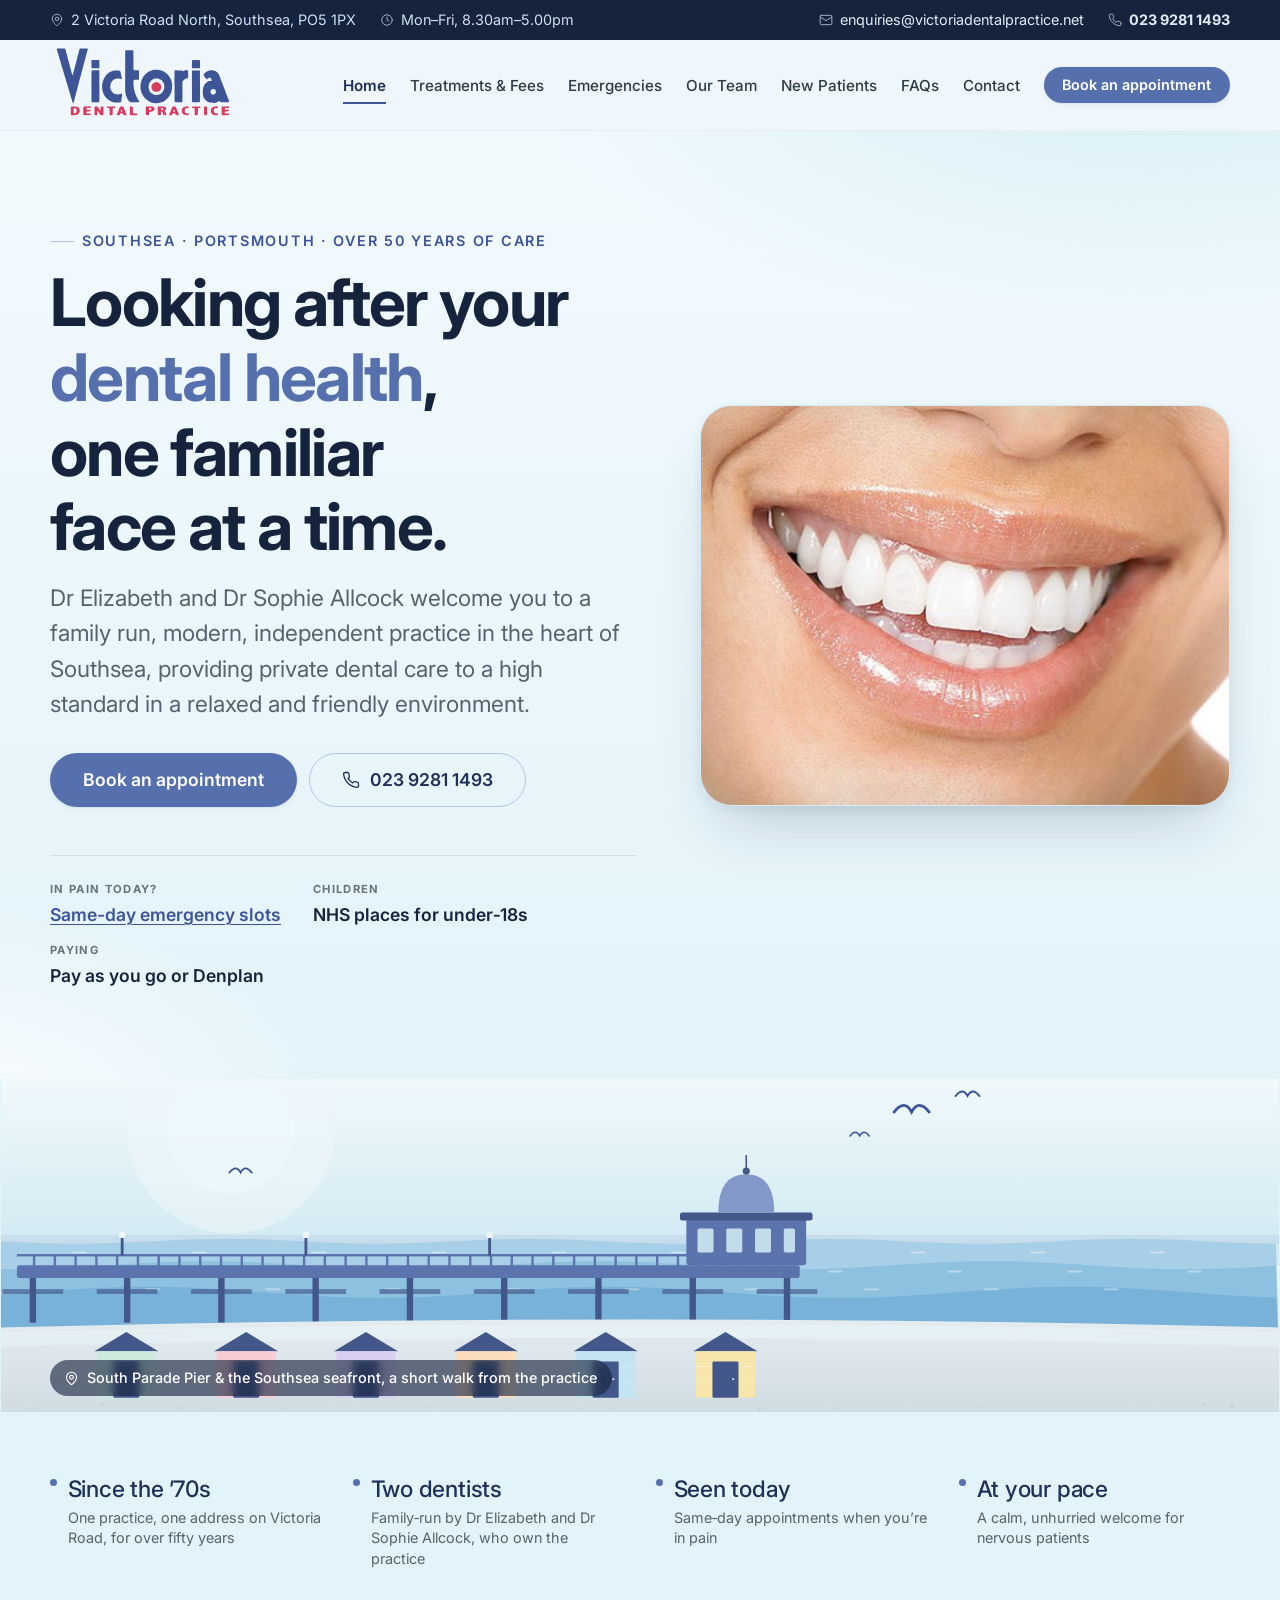
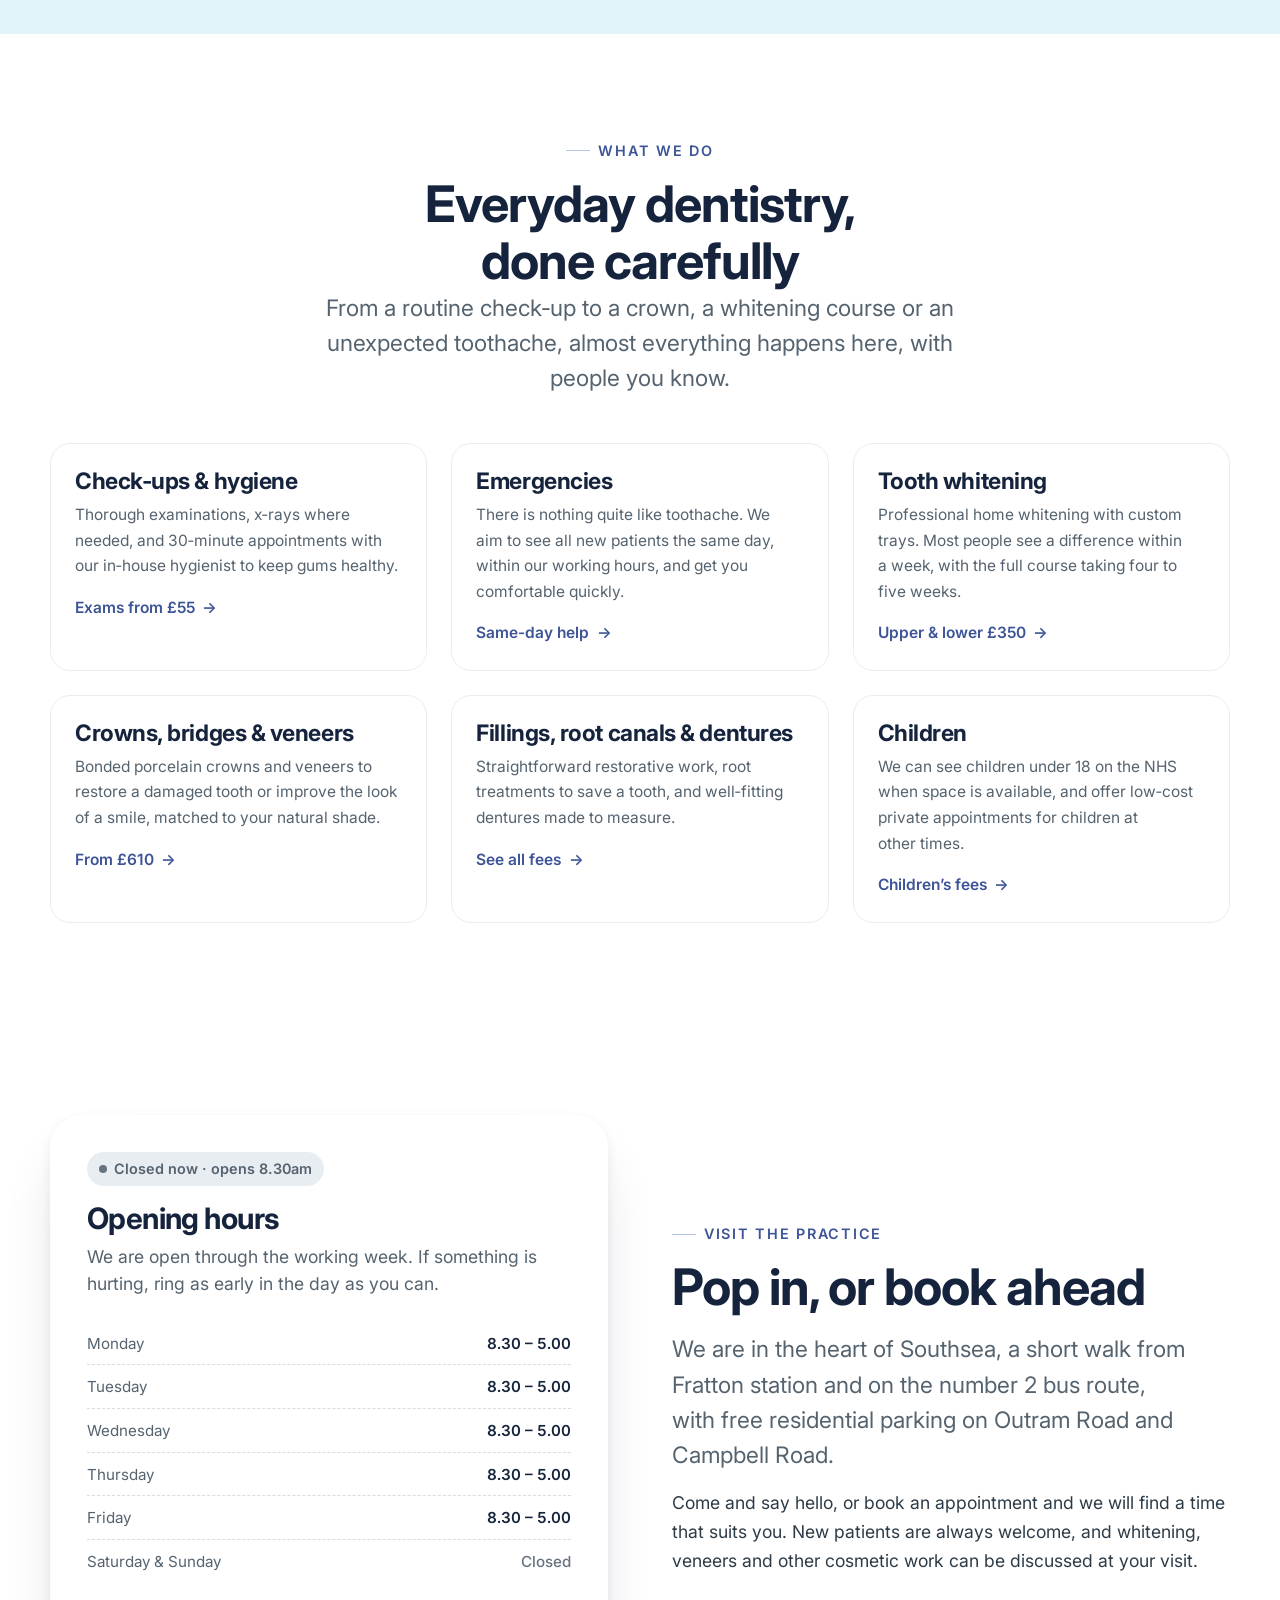
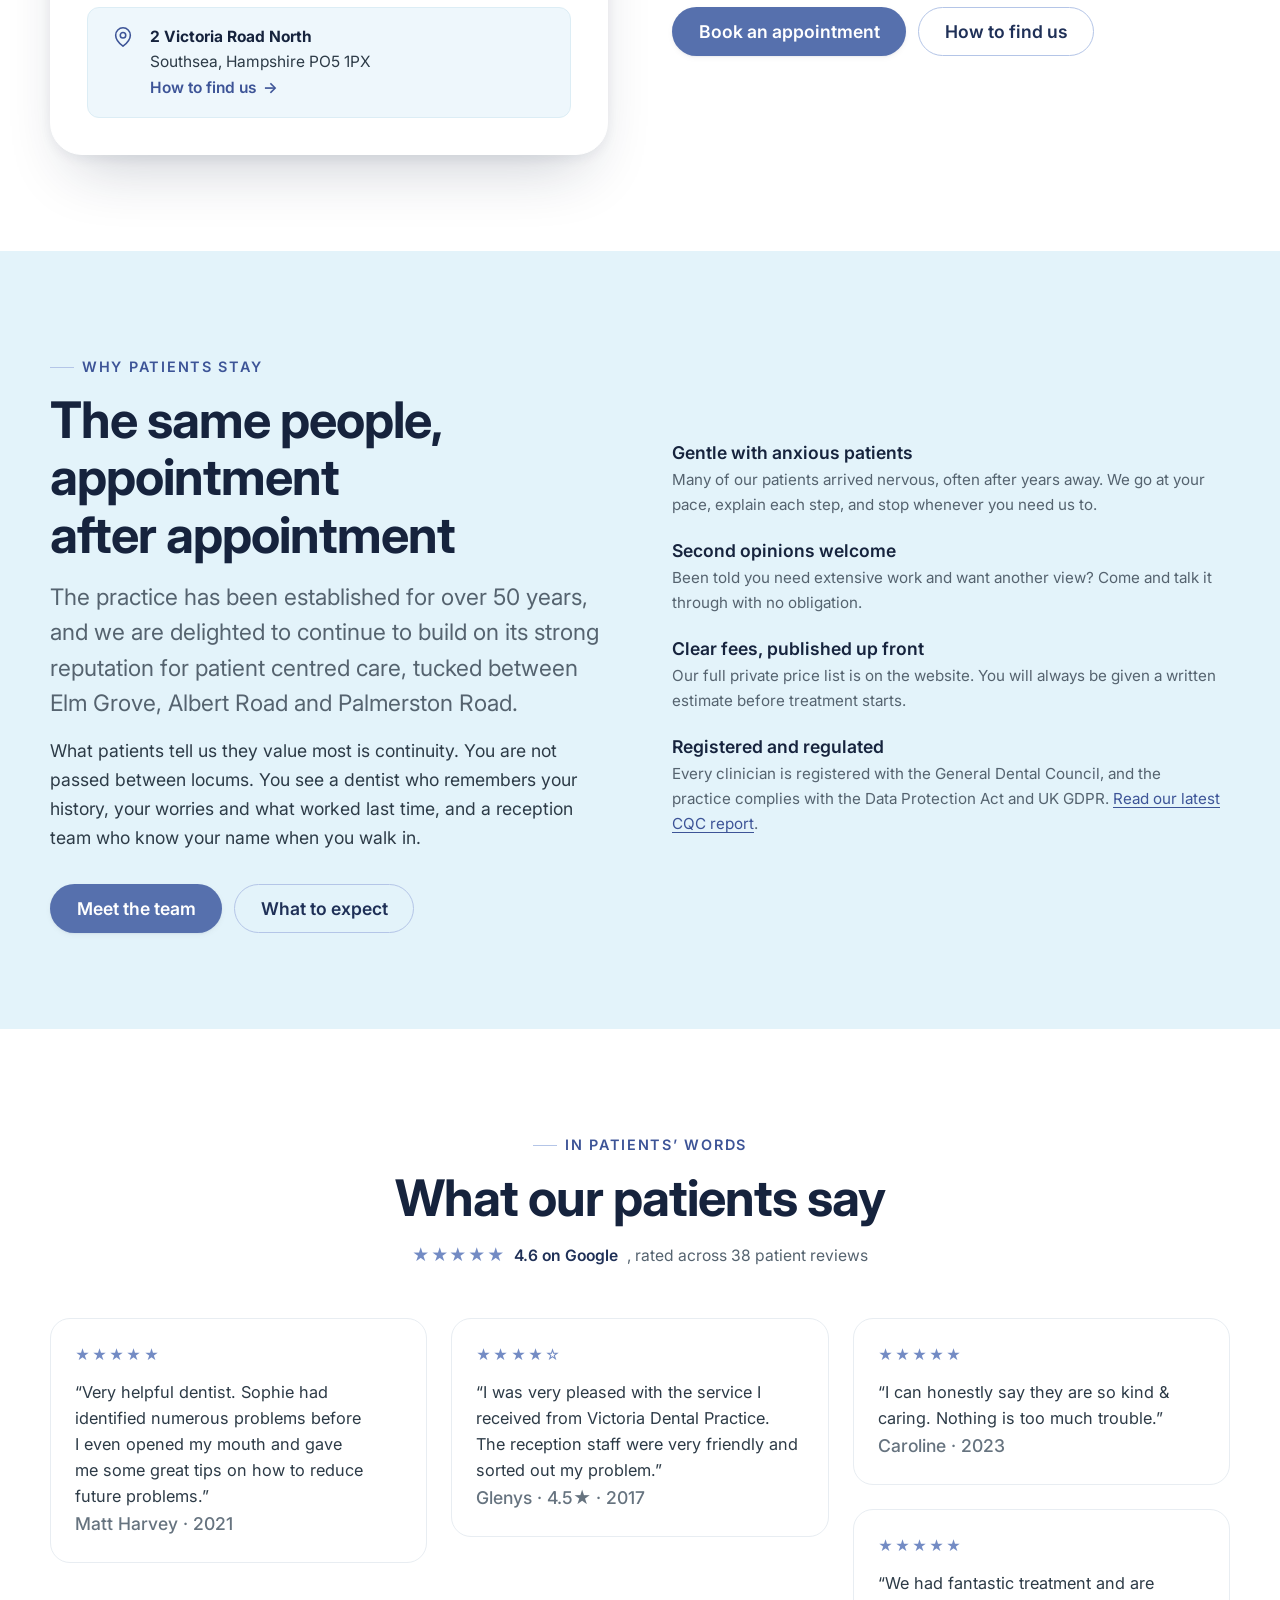
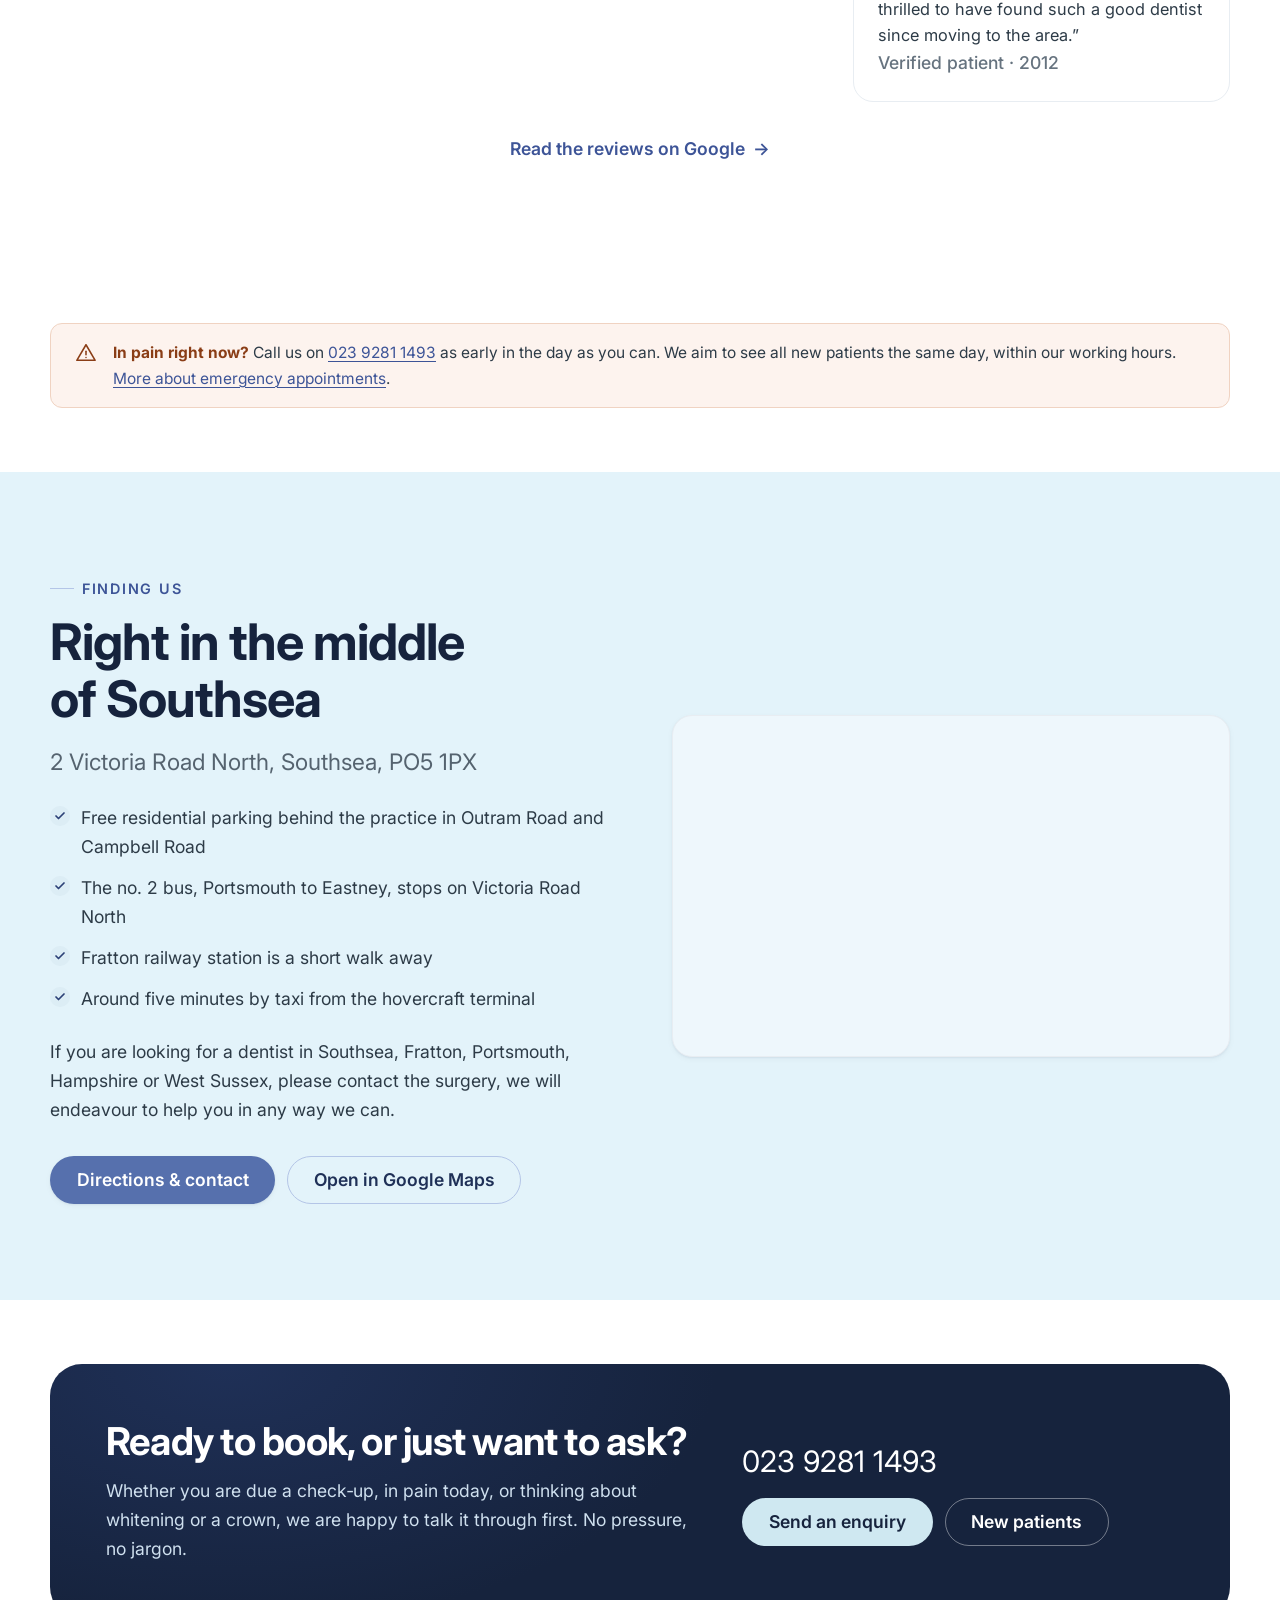
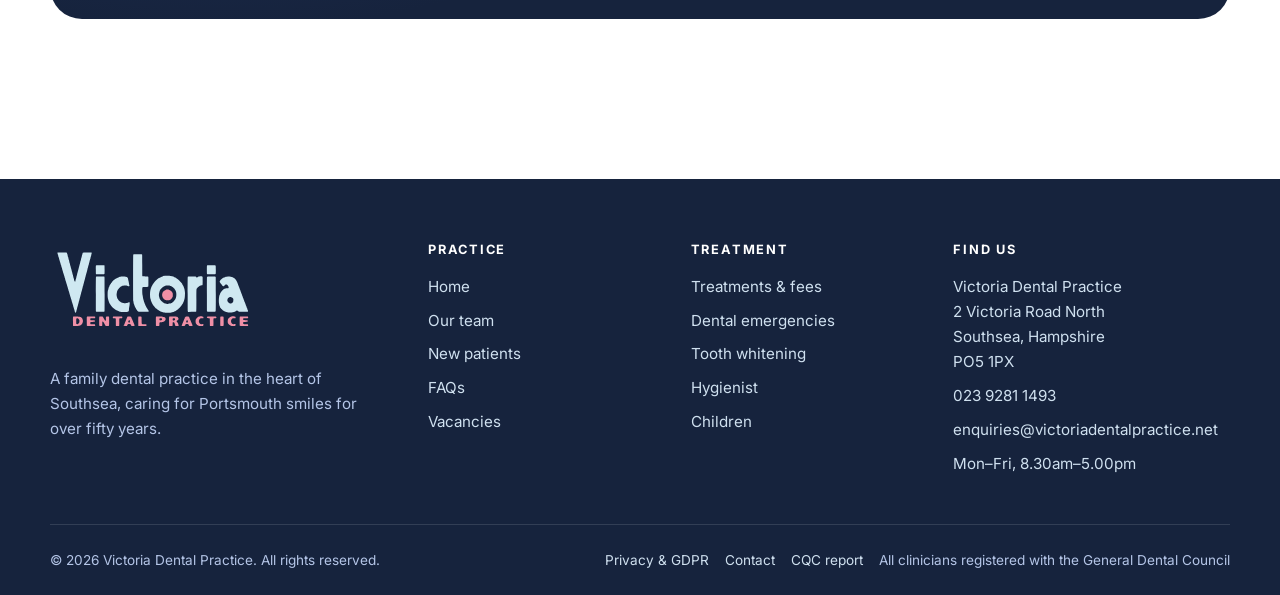
==== commit b3a29fc3: "Drop the fee card icons and move the map to Google Removes the icon tiles from the fee cards and the" ====
--- a/index.html
+++ b/index.html
@@ -15,7 +15,7 @@
 <meta property="og:description" content="Private family dentist in Southsea, Portsmouth. Established over 50 years. Same-day emergency appointments, hygienist, whitening, crowns and Denplan. Call 023 9281 1493.">
 <meta property="og:url" content="https://www.victoriadentalpractice.net/">
 <meta property="og:locale" content="en_GB">
-<meta property="og:image" content="https://www.victoriadentalpractice.net/og-image.png">
+<meta property="og:image" content="https://www.victoriadentalpractice.net/assets/img/og-image.png">
 <meta name="twitter:card" content="summary_large_image">
 
 <link rel="icon" href="favicon.svg" type="image/svg+xml">
@@ -46,7 +46,7 @@
     "postalCode": "PO5 1PX",
     "addressCountry": "GB"
   },
-  "geo": { "@type": "GeoCoordinates", "latitude": 50.79236, "longitude": -1.08363 },
+  "geo": { "@type": "GeoCoordinates", "latitude": 50.7896916, "longitude": -1.0822762 },
   "hasMap": "https://www.google.com/maps/search/?api=1&query=2+Victoria+Road+North%2C+Southsea+PO5+1PX",
   "openingHoursSpecification": [{
     "@type": "OpeningHoursSpecification",
@@ -569,7 +569,7 @@
         <blockquote><p>&ldquo;Very helpful dentist. Sophie had identified numerous
         problems before I even opened my mouth and gave me some great tips on how to
         reduce future problems.&rdquo;</p></blockquote>
-        <figcaption>Matt Harvey &middot; Google review &middot; 2021</figcaption>
+        <figcaption>Matt Harvey &middot; 2021</figcaption>
       </figure>
       <figure class="quote reveal" data-delay="70">
         <div class="quote__stars" aria-hidden="true">&#9733;&#9733;&#9733;&#9733;&#9734;</div>
@@ -631,7 +631,7 @@
     <div class="map-embed reveal" data-delay="100">
       <iframe title="Map showing Victoria Dental Practice, 2 Victoria Road North, Southsea"
         loading="lazy" referrerpolicy="no-referrer-when-downgrade"
-        src="https://www.openstreetmap.org/export/embed.html?bbox=-1.0916%2C50.7884%2C-1.0757%2C50.7964&amp;layer=mapnik&amp;marker=50.79236%2C-1.08363"></iframe>
+        src="https://maps.google.com/maps?q=2%20Victoria%20Road%20North%2C%20Southsea%20PO5%201PX&amp;z=16&amp;output=embed"></iframe>
     </div>
   </div>
 </section>
--- a/style.css
+++ b/style.css
@@ -354,11 +354,7 @@
 
 .hero__title { margin-bottom: var(--sp-4); max-width: 15ch; letter-spacing: -0.025em; }
 .hero__title .hl {
-  font-style: normal; color: var(--cta); position: relative; white-space: nowrap;
-}
-.hero__title .hl::after {
-  content: ""; position: absolute; left: 0; right: 0; bottom: -0.04em; height: 0.08em;
-  background: var(--cta); border-radius: 3px; opacity: 0.9;
+  font-style: normal; color: var(--cta); white-space: nowrap;
 }
 .hero__lede { max-width: 52ch; margin-bottom: var(--sp-6); }
 .hero__meta {
@@ -500,44 +496,50 @@
 }
 .fee-nav a:hover { background: var(--cta); color: #fff; border-color: var(--cta); }
 
-/* Fee cards */
+/* Fee cards — a single, aligned price list so every column reads down the page */
 .fee-cards {
-  display: grid; grid-template-columns: repeat(auto-fit, minmax(340px, 1fr));
-  gap: var(--sp-5); align-items: start;
+  display: grid; grid-template-columns: 1fr; gap: var(--sp-5); align-items: start;
+  counter-reset: fee;
+}
+@media (min-width: 900px) {
+  .fee-cards { grid-template-columns: repeat(2, 1fr); gap: var(--sp-5) var(--sp-6); }
 }
 .fee-card {
   background: #fff; border: 1px solid var(--ink-100); border-radius: var(--radius-lg);
-  padding: var(--sp-5) var(--sp-5) var(--sp-4);
+  padding: var(--sp-5) var(--sp-6) var(--sp-5);
   scroll-margin-top: calc(var(--header-h) + 1.5rem);
   transition: box-shadow 0.3s var(--ease), border-color 0.3s ease;
 }
 .fee-card:hover { box-shadow: var(--shadow); border-color: var(--blue-100); }
 .fee-card:target { border-color: var(--cta); box-shadow: 0 0 0 3px var(--sky-100); }
-.fee-card__head { display: flex; gap: var(--sp-4); align-items: flex-start; margin-bottom: var(--sp-4); }
-.fee-card__icon {
-  flex: none; width: 44px; height: 44px; border-radius: 12px; display: grid; place-items: center;
-  background: var(--sky-100); color: var(--blue-600); border: 1px solid var(--sky-200);
-}
-.fee-card__icon svg { width: 22px; height: 22px; }
+.fee-card__head {
+  margin-bottom: var(--sp-4); padding-bottom: var(--sp-4);
+  border-bottom: 2px solid var(--sky-200);
+}
 .fee-card__title {
-  font-size: var(--step-1); line-height: 1.15; margin-bottom: 0.3rem;
-}
-.fee-card__blurb { font-size: 0.94rem; color: var(--ink-500); line-height: 1.55; }
-
-.fee-list { border-top: 1px solid var(--ink-100); }
+  font-size: var(--step-1); line-height: 1.15; margin-bottom: 0.4rem;
+  padding-left: 0.9rem; position: relative;
+}
+.fee-card__title::before {
+  content: ""; position: absolute; left: 0; top: 0.15em; bottom: 0.15em;
+  width: 4px; border-radius: 2px; background: var(--cta);
+}
+.fee-card__blurb { font-size: 0.92rem; color: var(--ink-500); line-height: 1.55; }
+
+.fee-list { display: block; }
 .fee-row {
   display: grid; grid-template-columns: 1fr auto; gap: var(--sp-4);
-  align-items: baseline; padding: 0.8rem 0; border-bottom: 1px solid var(--ink-100);
-}
-.fee-row:last-child { border-bottom: 0; padding-bottom: 0.2rem; }
+  align-items: baseline; padding: 0.7rem 0; border-bottom: 1px solid var(--ink-100);
+}
+.fee-row:last-child { border-bottom: 0; padding-bottom: 0; }
 .fee-name { font-weight: 500; color: var(--ink-900); }
 .fee-note { display: block; font-size: 0.84rem; color: var(--ink-400); margin-top: 0.15rem; }
 .fee-price {
-  font-family: var(--font-display); font-size: 1.15rem; font-weight: 500;
+  font-family: var(--font-display); font-size: 1.15rem; font-weight: 600;
   color: var(--blue-800); font-variant-numeric: tabular-nums; white-space: nowrap; text-align: right;
 }
 .fee-from {
-  display: block; font-family: var(--font-body); font-size: 0.68rem; font-weight: 600;
+  display: block; font-family: var(--font-body); font-size: 0.66rem; font-weight: 600;
   letter-spacing: 0.08em; text-transform: uppercase; color: var(--ink-400); line-height: 1;
   margin-bottom: 0.15rem;
 }
@@ -861,3 +863,7 @@
   background: var(--sky-100);
 }
 .smile-feature img { display: block; width: 100%; height: auto; }
+
+/* Icon tiles removed by request, cards read cleaner without them */
+.card__icon, .feature__icon { display: none; }
+.feature { gap: 0; }
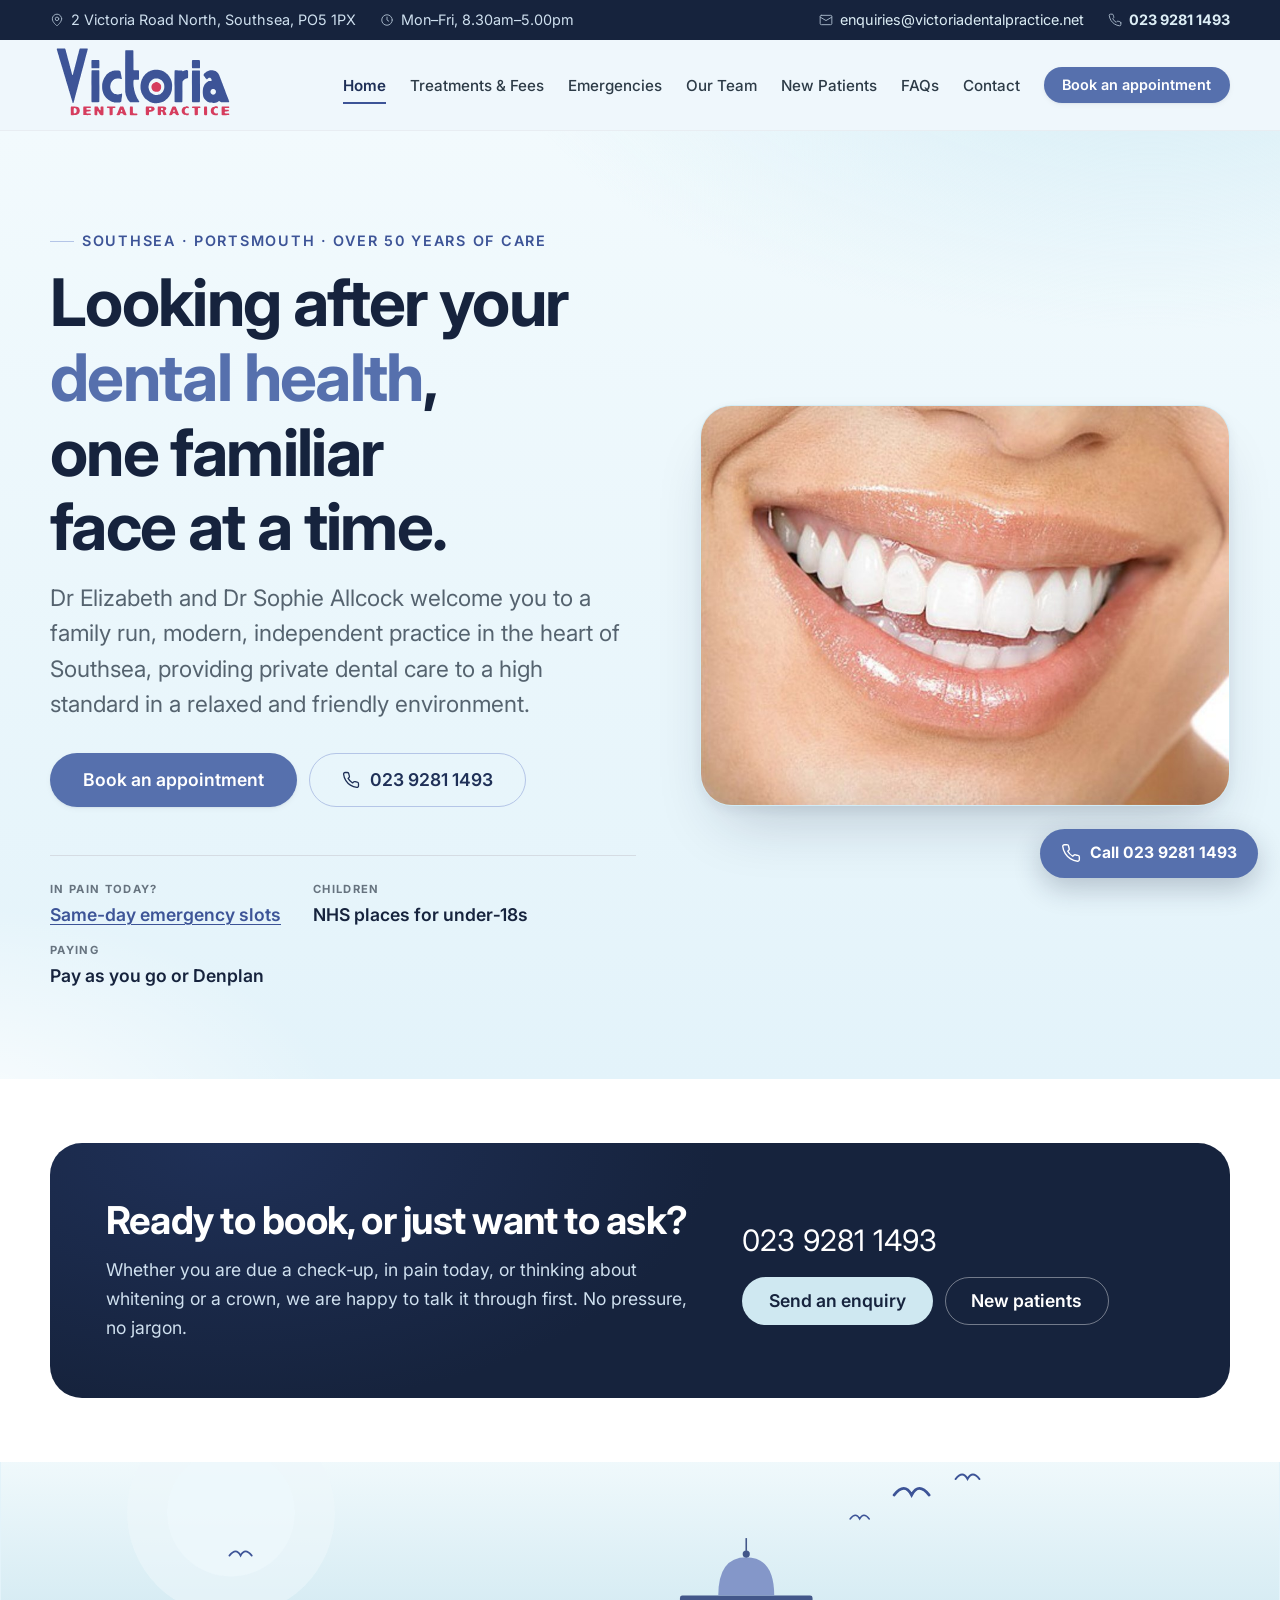
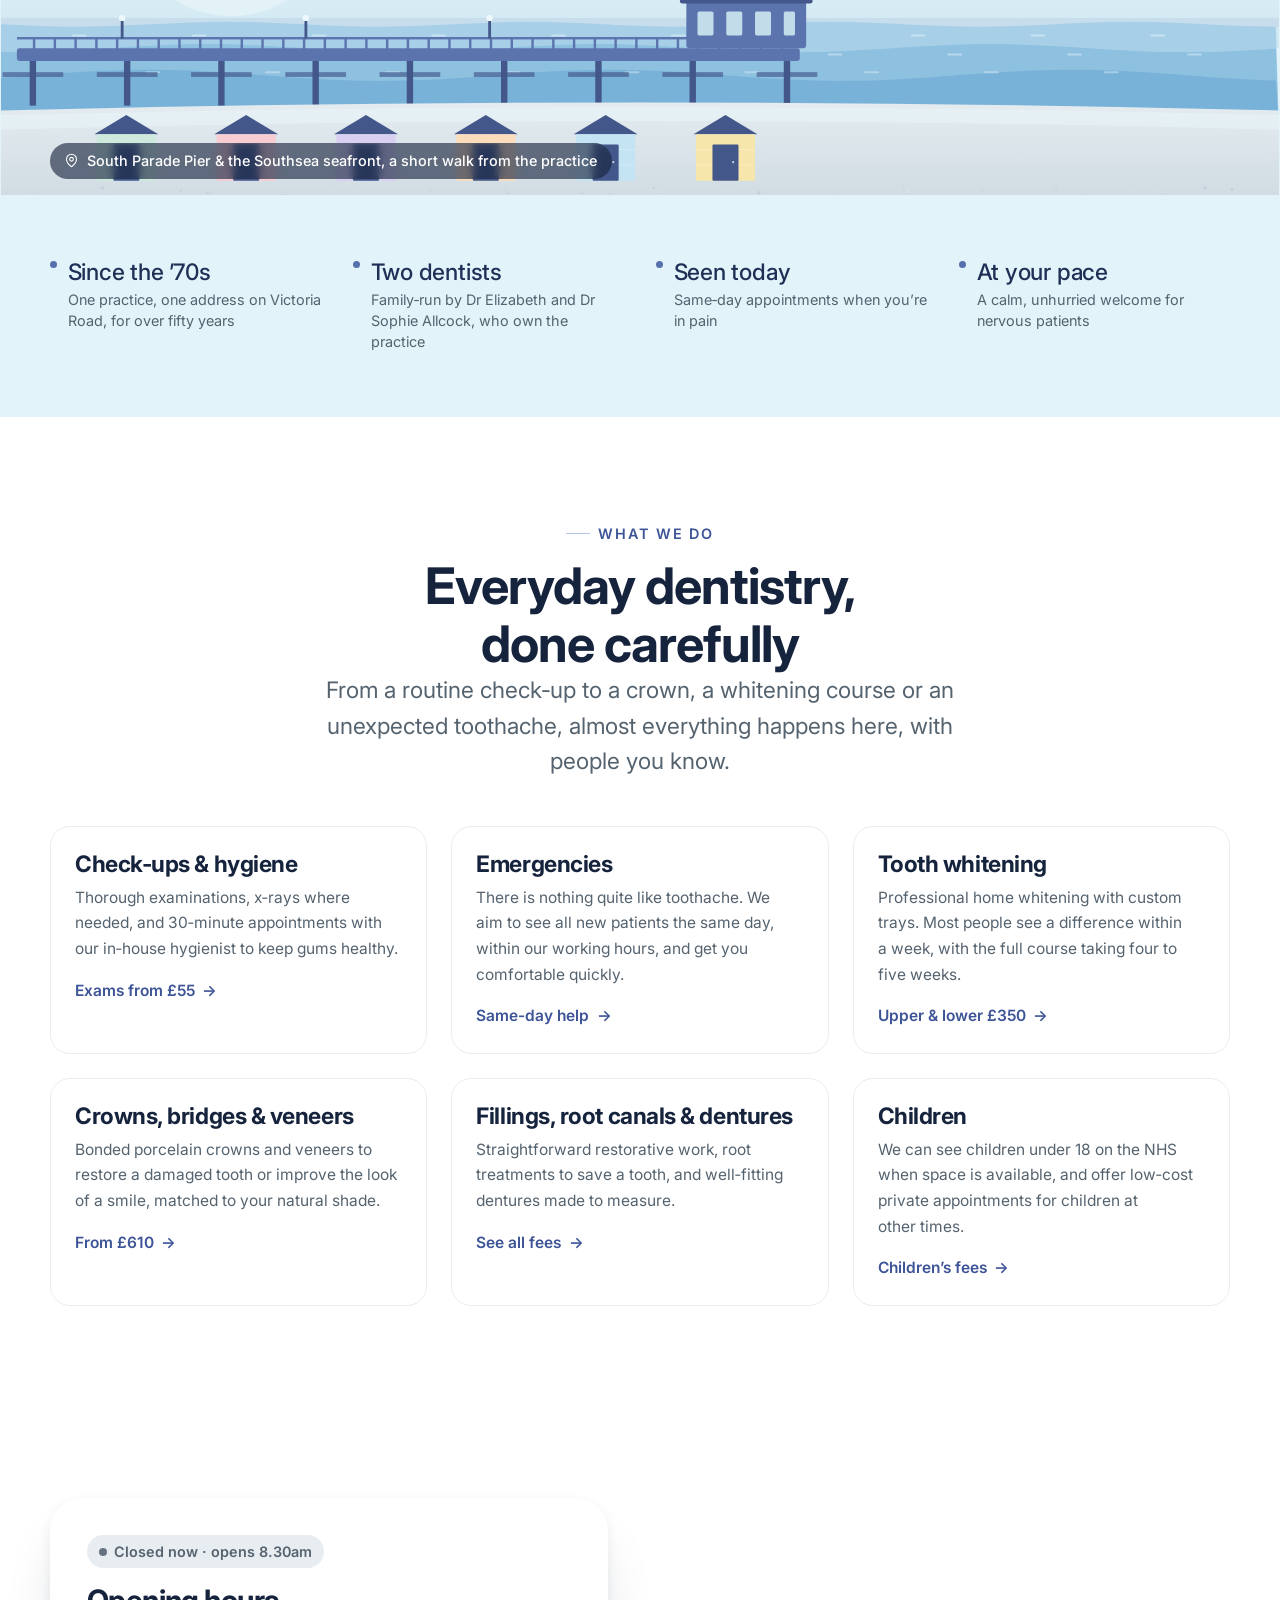
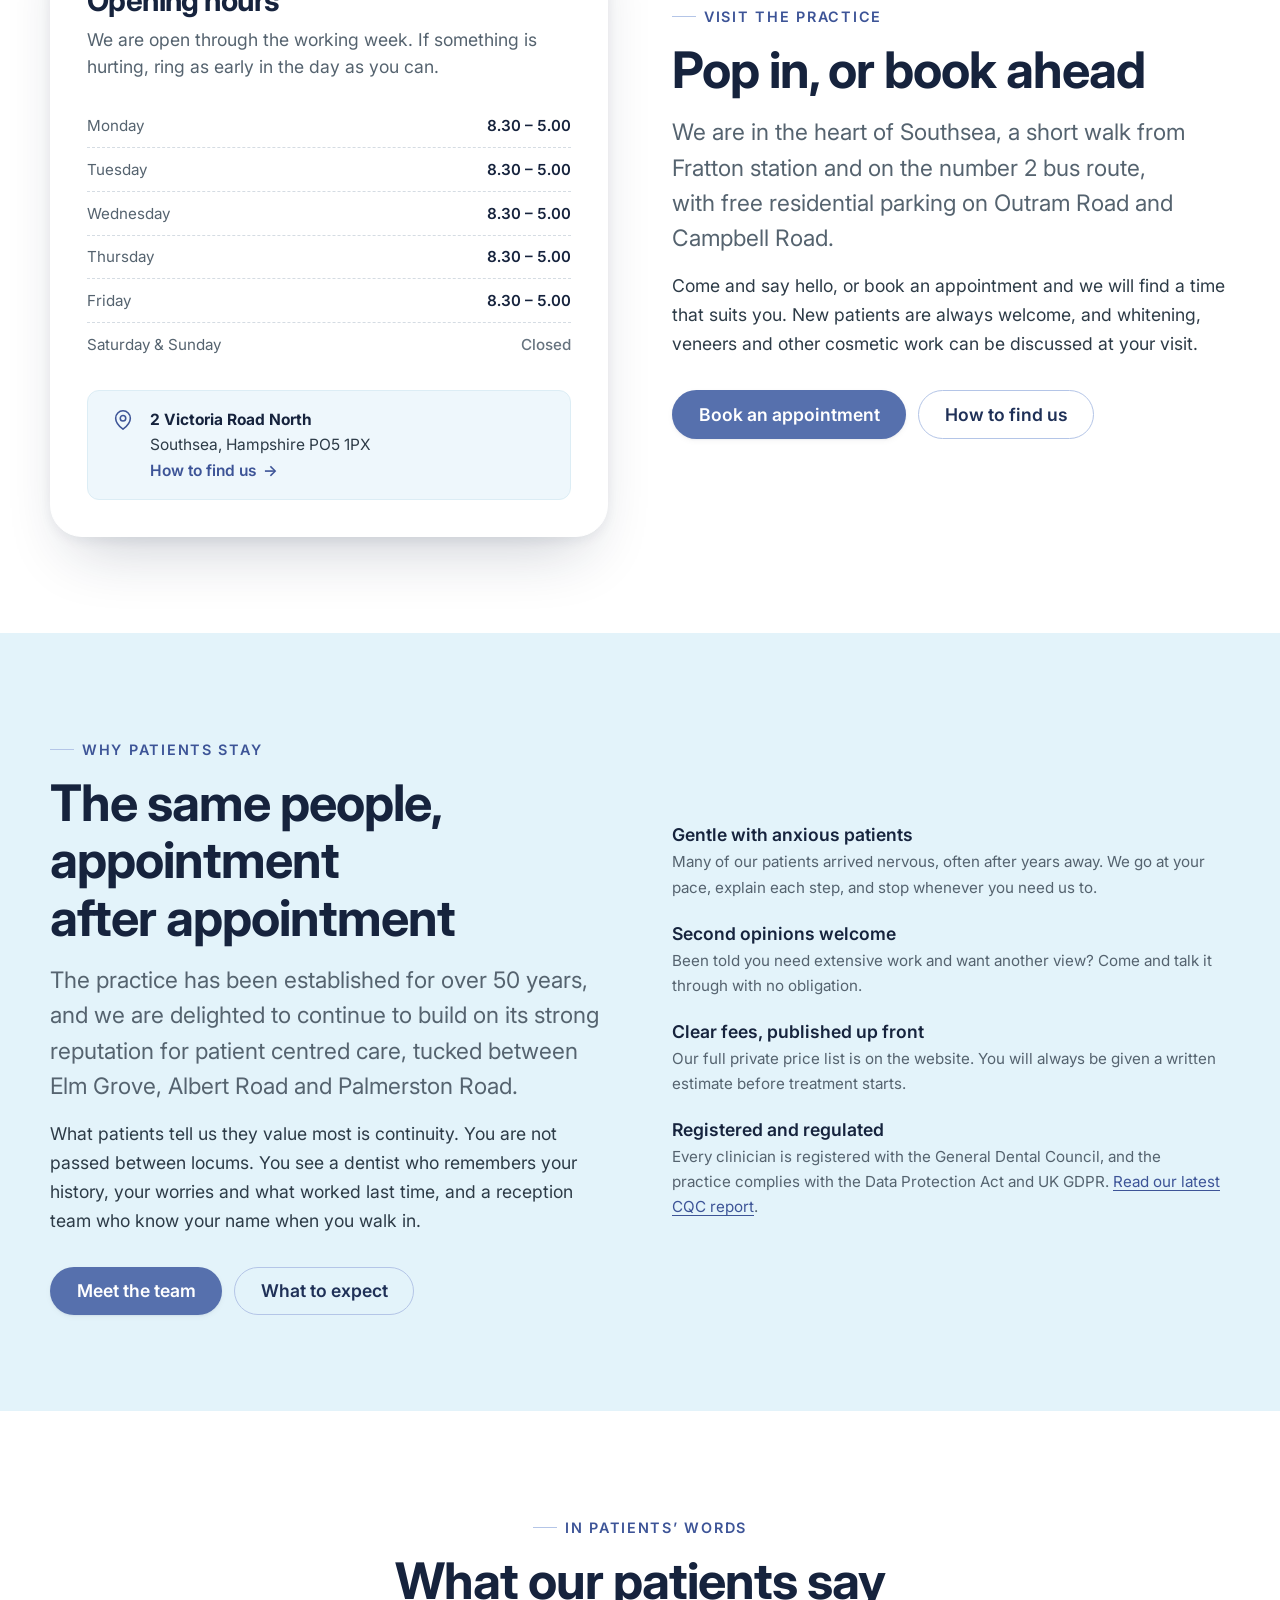
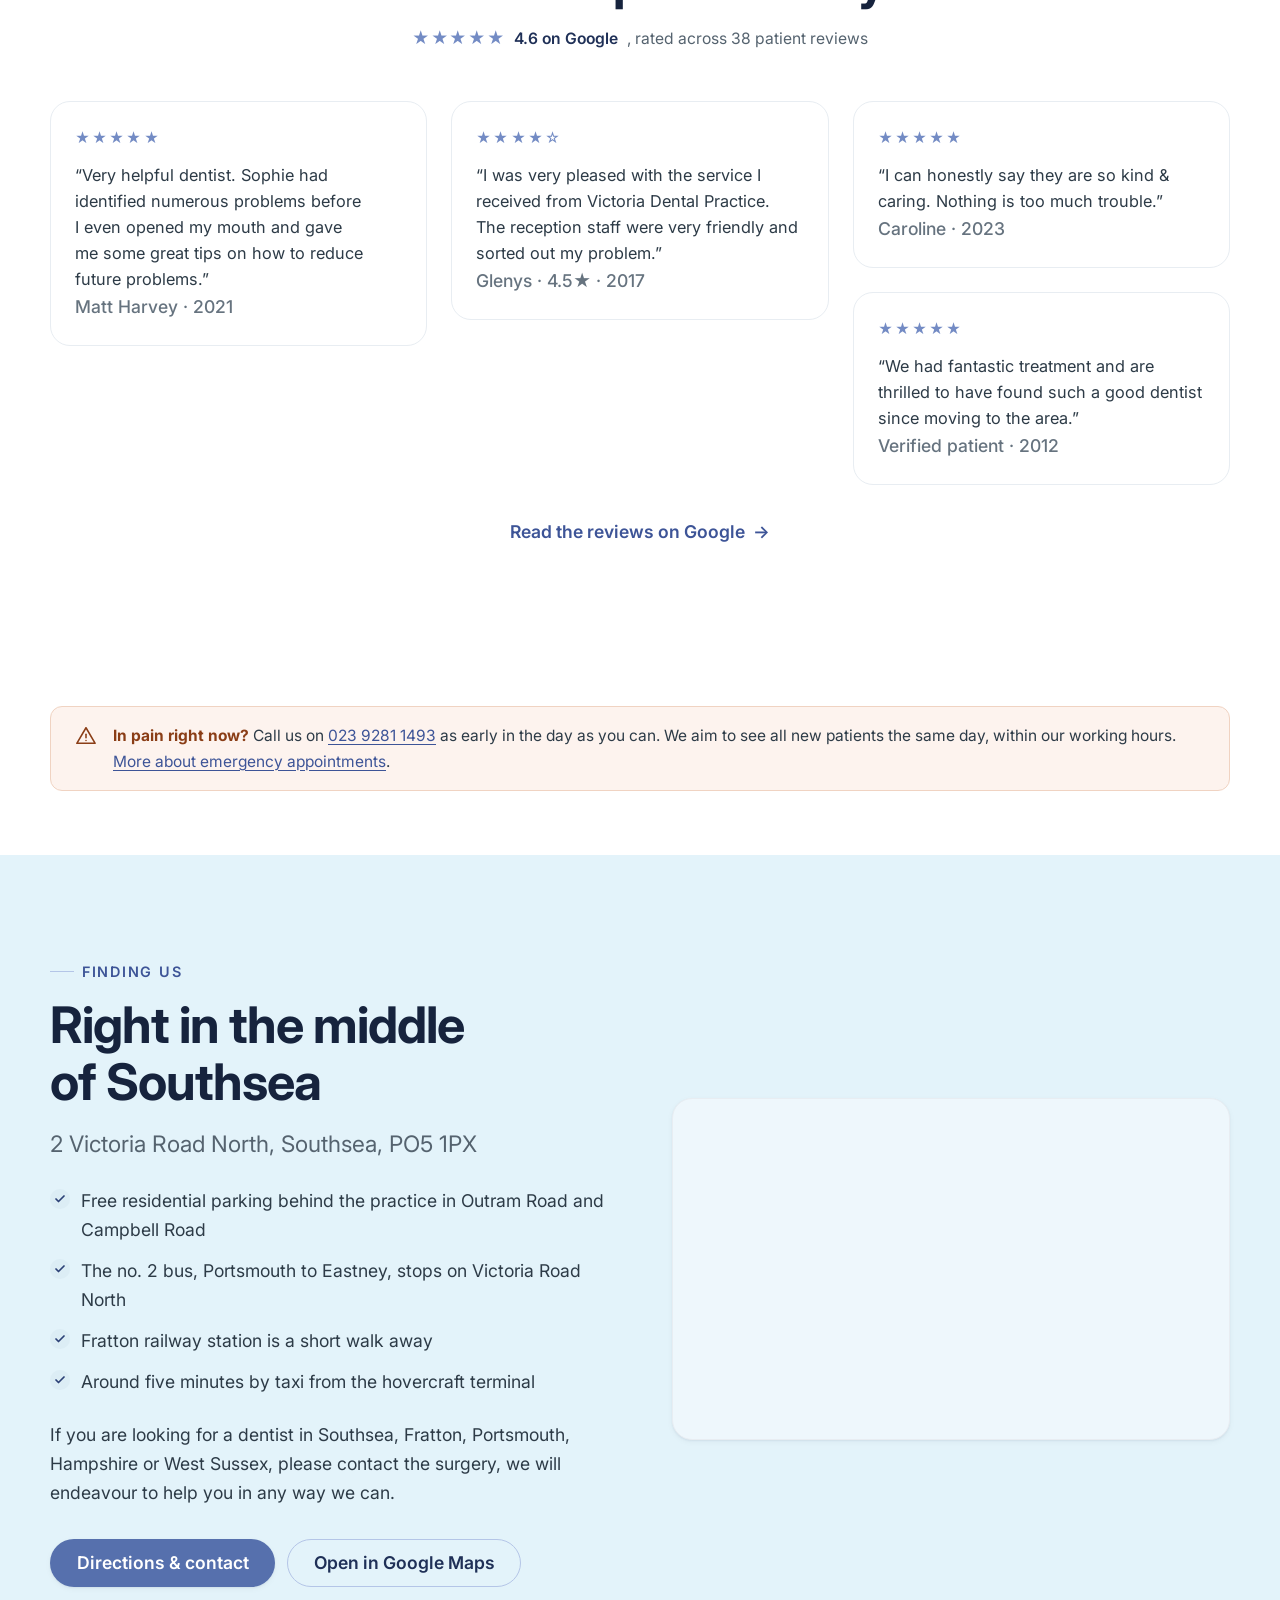
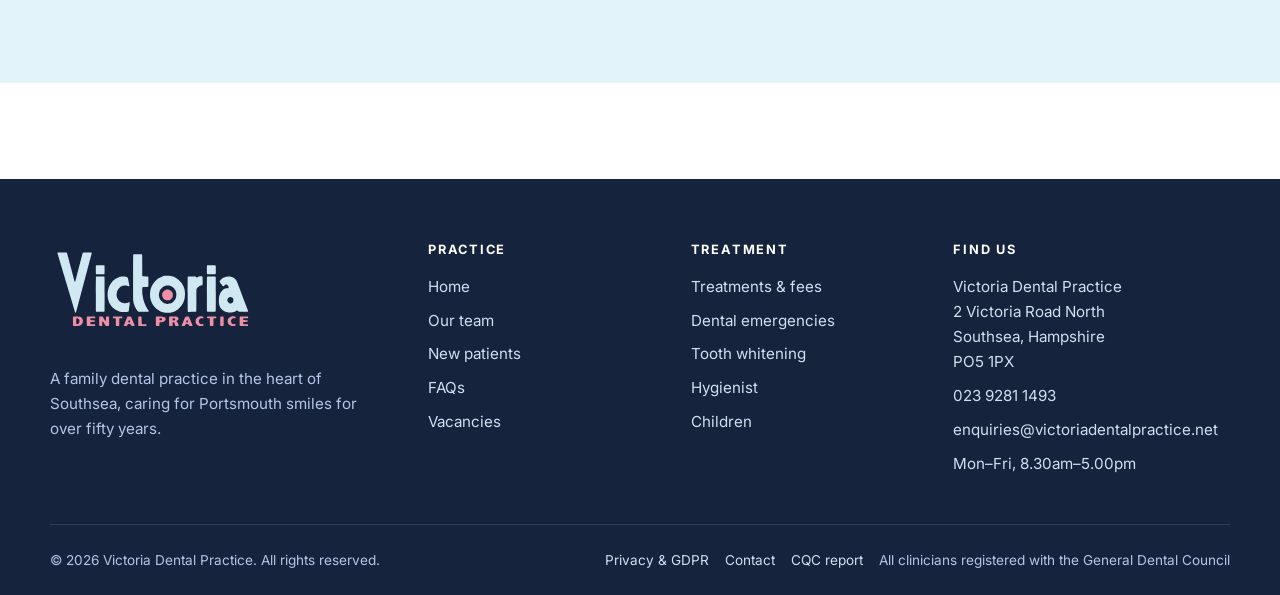
==== commit 839390c8: "Add a floating call button and lift the CTA band up the page Adds a fixed call button on every page " ====
--- a/index.html
+++ b/index.html
@@ -390,6 +390,28 @@
   </div>
 </section>
 
+
+<section class="section section--tight">
+  <div class="wrap">
+    <div class="cta-band reveal">
+      <div>
+        <h2>Ready to book, or just want to ask?</h2>
+        <p>Whether you are due a check&#8209;up, in pain today, or thinking about
+        whitening or a crown, we are happy to talk it through first. No pressure,
+        no jargon.</p>
+      </div>
+      <div>
+        <a class="cta-band__phone" href="tel:+442392811493">023 9281 1493</a>
+        <div class="btn-row">
+          <a class="btn btn--sand" href="contact.html#enquiry">Send an enquiry</a>
+          <a class="btn btn--outline-light" href="new-patients.html">New patients</a>
+        </div>
+      </div>
+    </div>
+  </div>
+</section>
+
+
 <section class="seafront reveal" aria-label="The Southsea seafront">
   <img class="seafront__img" src="southsea.svg" width="1600" height="460"
        alt="Illustration of the Southsea seafront: South Parade Pier, the beach with timber groynes, and Spinnaker Tower on the horizon">
@@ -636,26 +658,6 @@
   </div>
 </section>
 
-
-<section class="section section--tight">
-  <div class="wrap">
-    <div class="cta-band reveal">
-      <div>
-        <h2>Ready to book, or just want to ask?</h2>
-        <p>Whether you are due a check&#8209;up, in pain today, or thinking about
-        whitening or a crown, we are happy to talk it through first. No pressure,
-        no jargon.</p>
-      </div>
-      <div>
-        <a class="cta-band__phone" href="tel:+442392811493">023 9281 1493</a>
-        <div class="btn-row">
-          <a class="btn btn--sand" href="contact.html#enquiry">Send an enquiry</a>
-          <a class="btn btn--outline-light" href="new-patients.html">New patients</a>
-        </div>
-      </div>
-    </div>
-  </div>
-</section>
 
 </main>
 
@@ -949,6 +951,10 @@
   </div>
 </footer>
 
+<a class="call-fab" href="tel:+442392811493" aria-label="Call the practice on 023 9281 1493">
+  <svg class="" viewBox="0 0 24 24" fill="none" stroke="currentColor" stroke-width="1.7" stroke-linecap="round" stroke-linejoin="round" aria-hidden="true"><path d="M22 16.92v3a2 2 0 0 1-2.18 2 19.79 19.79 0 0 1-8.63-3.07 19.5 19.5 0 0 1-6-6 19.79 19.79 0 0 1-3.07-8.67A2 2 0 0 1 4.11 2h3a2 2 0 0 1 2 1.72c.13.96.36 1.9.7 2.81a2 2 0 0 1-.45 2.11L8.09 9.91a16 16 0 0 0 6 6l1.27-1.27a2 2 0 0 1 2.11-.45c.9.34 1.85.57 2.81.7A2 2 0 0 1 22 16.92z"/></svg><span class="call-fab__text">Call 023 9281 1493</span>
+</a>
+
 <div class="callbar">
   <a href="tel:+442392811493" class="primary"><svg class="" viewBox="0 0 24 24" fill="none" stroke="currentColor" stroke-width="1.7" stroke-linecap="round" stroke-linejoin="round" aria-hidden="true"><path d="M22 16.92v3a2 2 0 0 1-2.18 2 19.79 19.79 0 0 1-8.63-3.07 19.5 19.5 0 0 1-6-6 19.79 19.79 0 0 1-3.07-8.67A2 2 0 0 1 4.11 2h3a2 2 0 0 1 2 1.72c.13.96.36 1.9.7 2.81a2 2 0 0 1-.45 2.11L8.09 9.91a16 16 0 0 0 6 6l1.27-1.27a2 2 0 0 1 2.11-.45c.9.34 1.85.57 2.81.7A2 2 0 0 1 22 16.92z"/></svg> Call the practice</a>
   <a href="contact.html#enquiry"><svg class="" viewBox="0 0 24 24" fill="none" stroke="currentColor" stroke-width="1.7" stroke-linecap="round" stroke-linejoin="round" aria-hidden="true"><rect x="3" y="5" width="18" height="16" rx="2"/><path d="M3 10h18M8 3v4M16 3v4"/></svg> Book</a>
--- a/style.css
+++ b/style.css
@@ -754,6 +754,22 @@
   .callbar { display: flex; }
   body { padding-bottom: 58px; }
 }
+
+/* Floating call button — stays visible on scroll (desktop & tablet) */
+.call-fab {
+  position: fixed; z-index: 95; right: 1.4rem; bottom: 1.4rem;
+  display: inline-flex; align-items: center; gap: 0.55rem;
+  padding: 0.9rem 1.3rem; border-radius: 999px;
+  background: var(--cta); color: #fff; text-decoration: none;
+  font-weight: 700; font-size: 0.98rem; line-height: 1;
+  box-shadow: 0 10px 28px rgba(22,35,61,0.24);
+  transition: transform 0.2s var(--ease), box-shadow 0.2s ease, background 0.2s ease;
+}
+.call-fab:hover { transform: translateY(-2px); box-shadow: 0 14px 34px rgba(22,35,61,0.30); }
+.call-fab:focus-visible { outline: 3px solid var(--sky-200); outline-offset: 3px; }
+.call-fab svg { width: 20px; height: 20px; }
+/* Hide the floating button on small screens — the bottom call bar takes over there */
+@media (max-width: 720px) { .call-fab { display: none; } }
 
 /* --------------------------------------------------------------------------
    19. Map / contact
@@ -822,7 +838,7 @@
 .tag--blue { background: var(--blue-050); color: var(--blue-700); border-color: var(--blue-100); }
 
 @media print {
-  .site-header, .topbar, .callbar, .cta-band, .site-footer { display: none !important; }
+  .site-header, .topbar, .callbar, .call-fab, .cta-band, .site-footer { display: none !important; }
   body { color: #000; }
 }
 
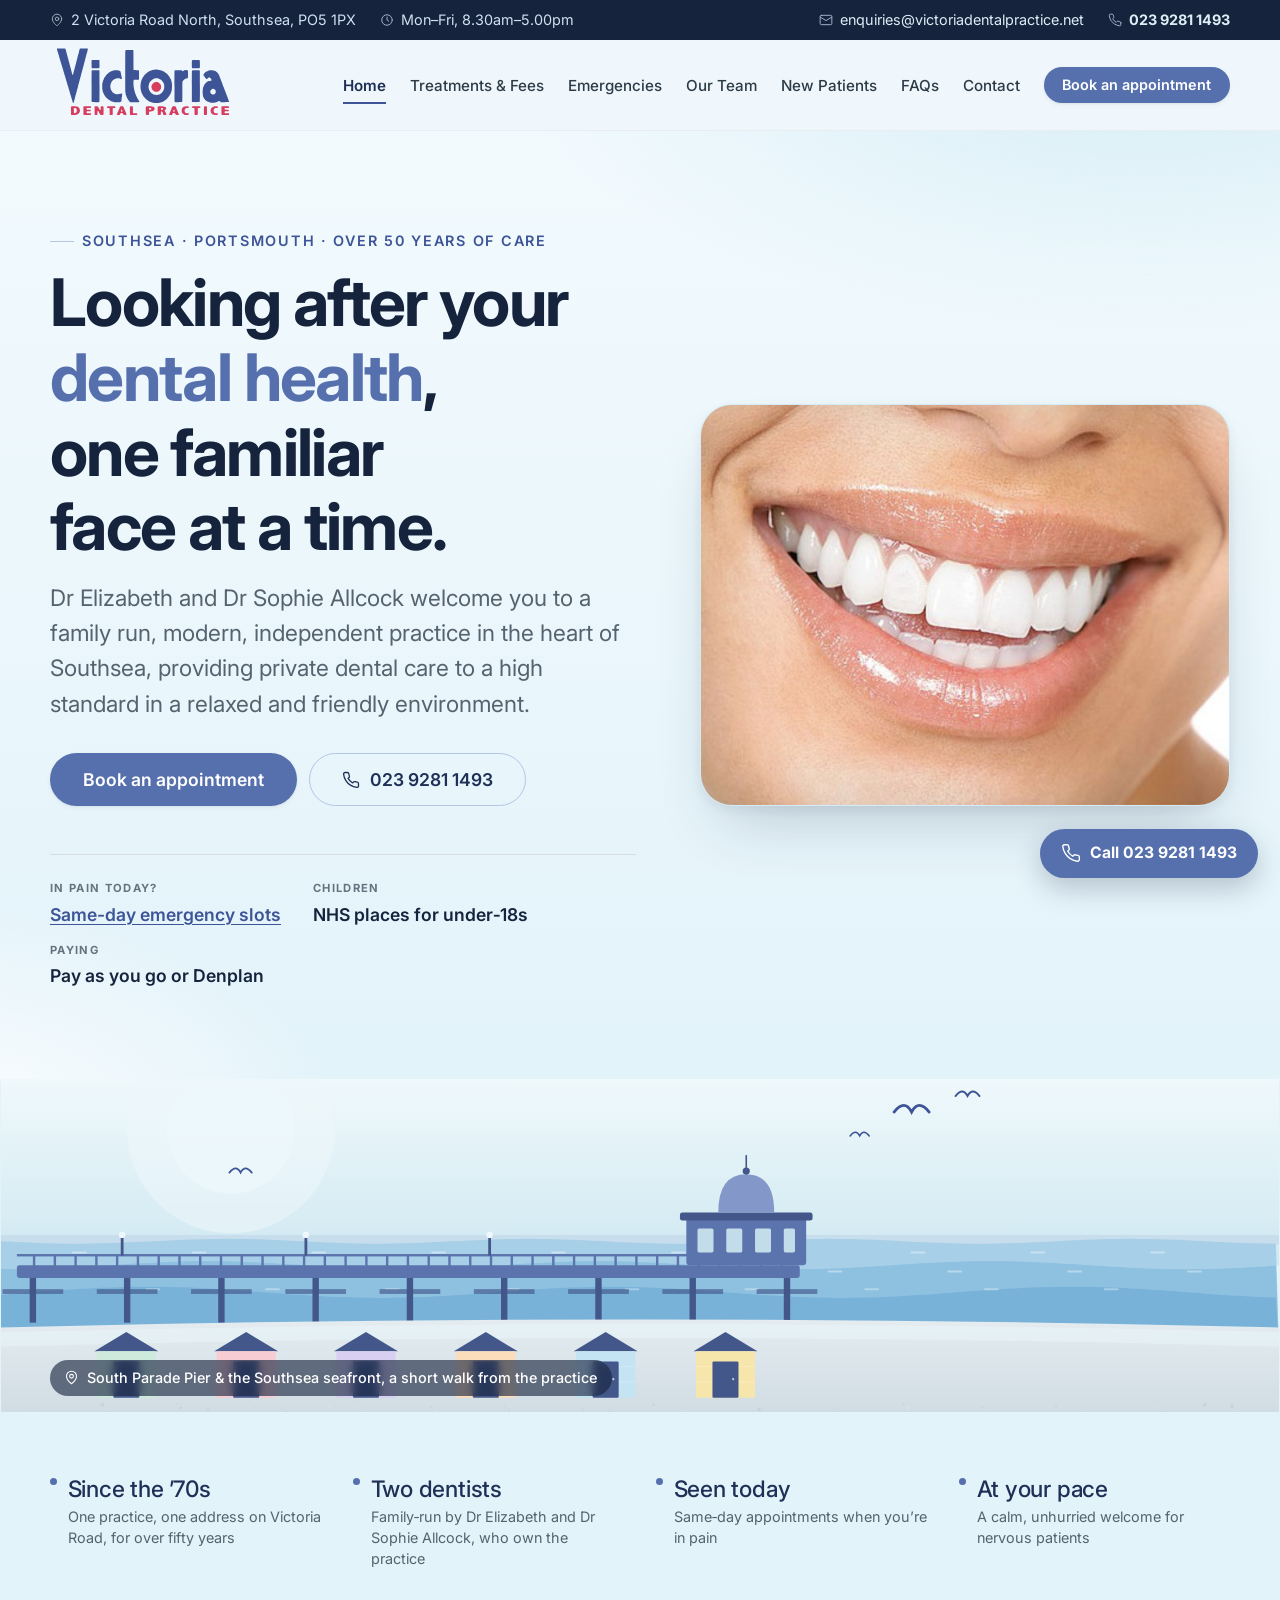
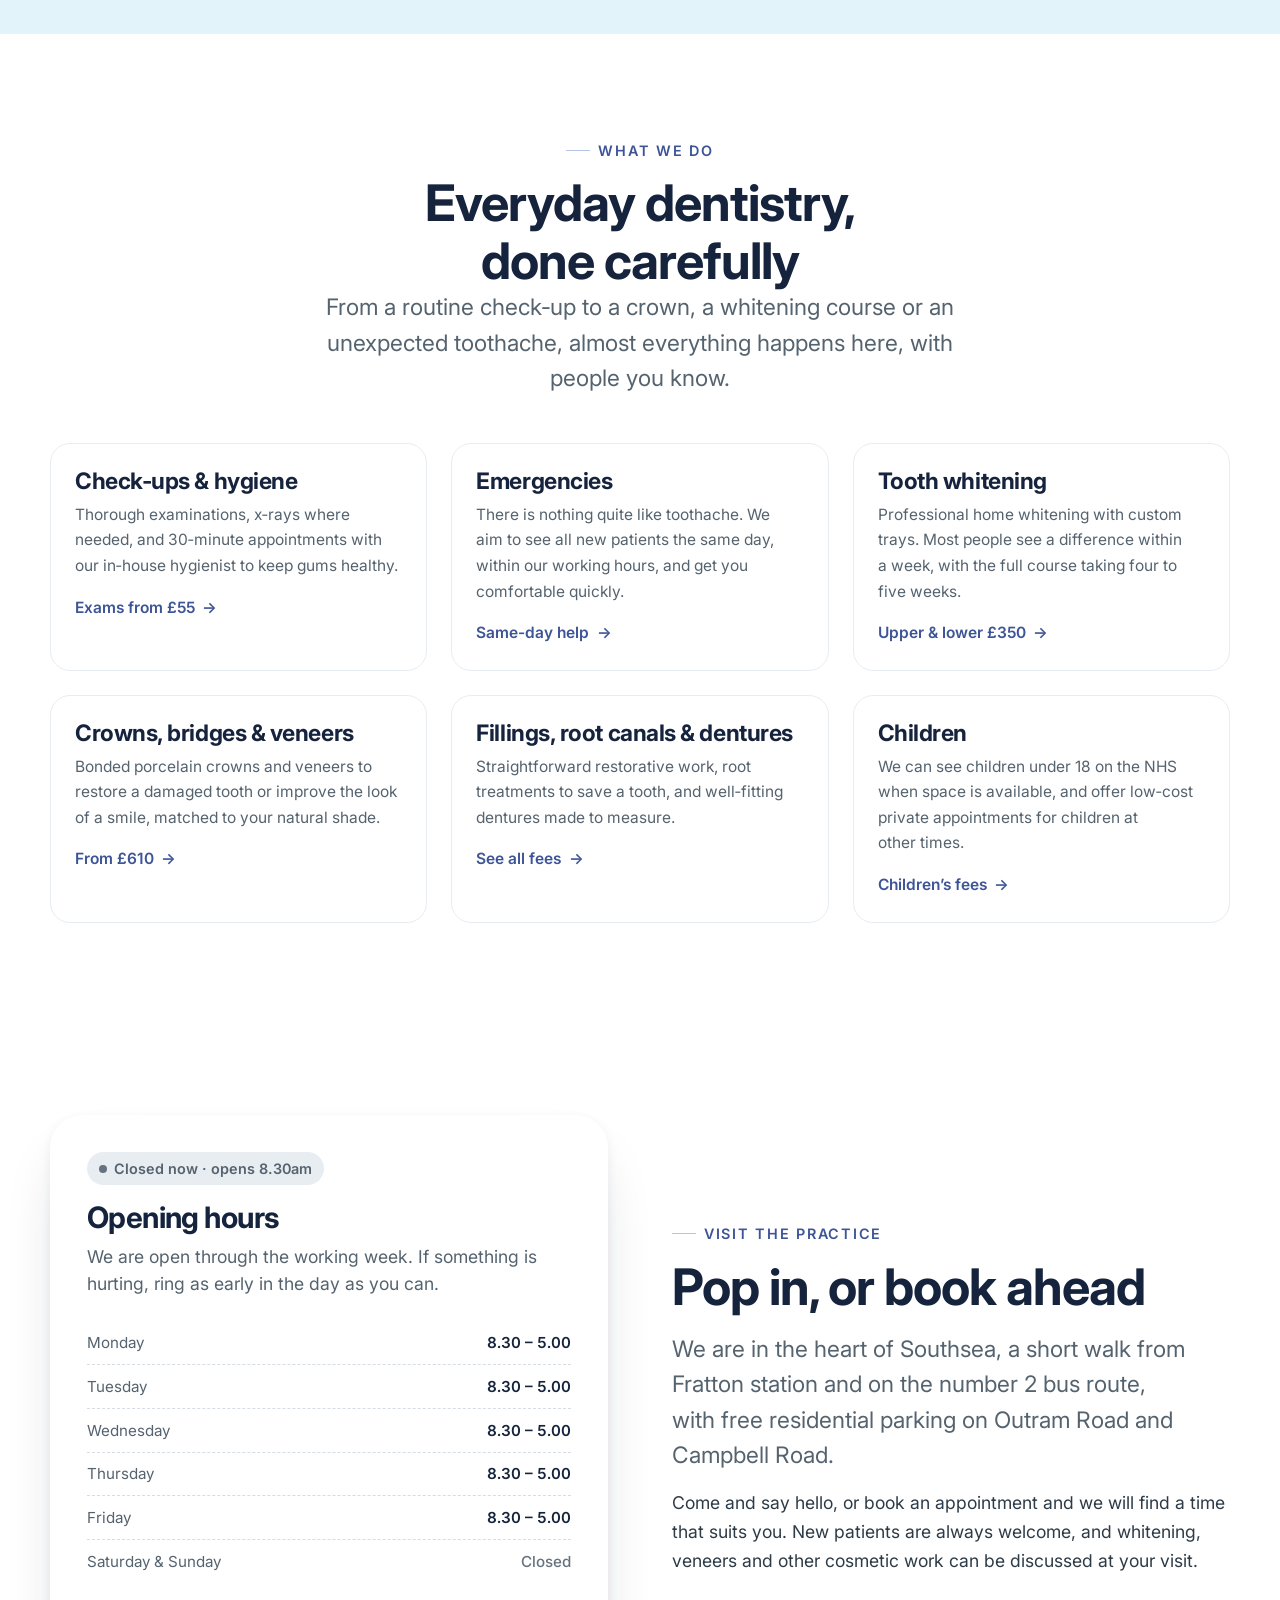
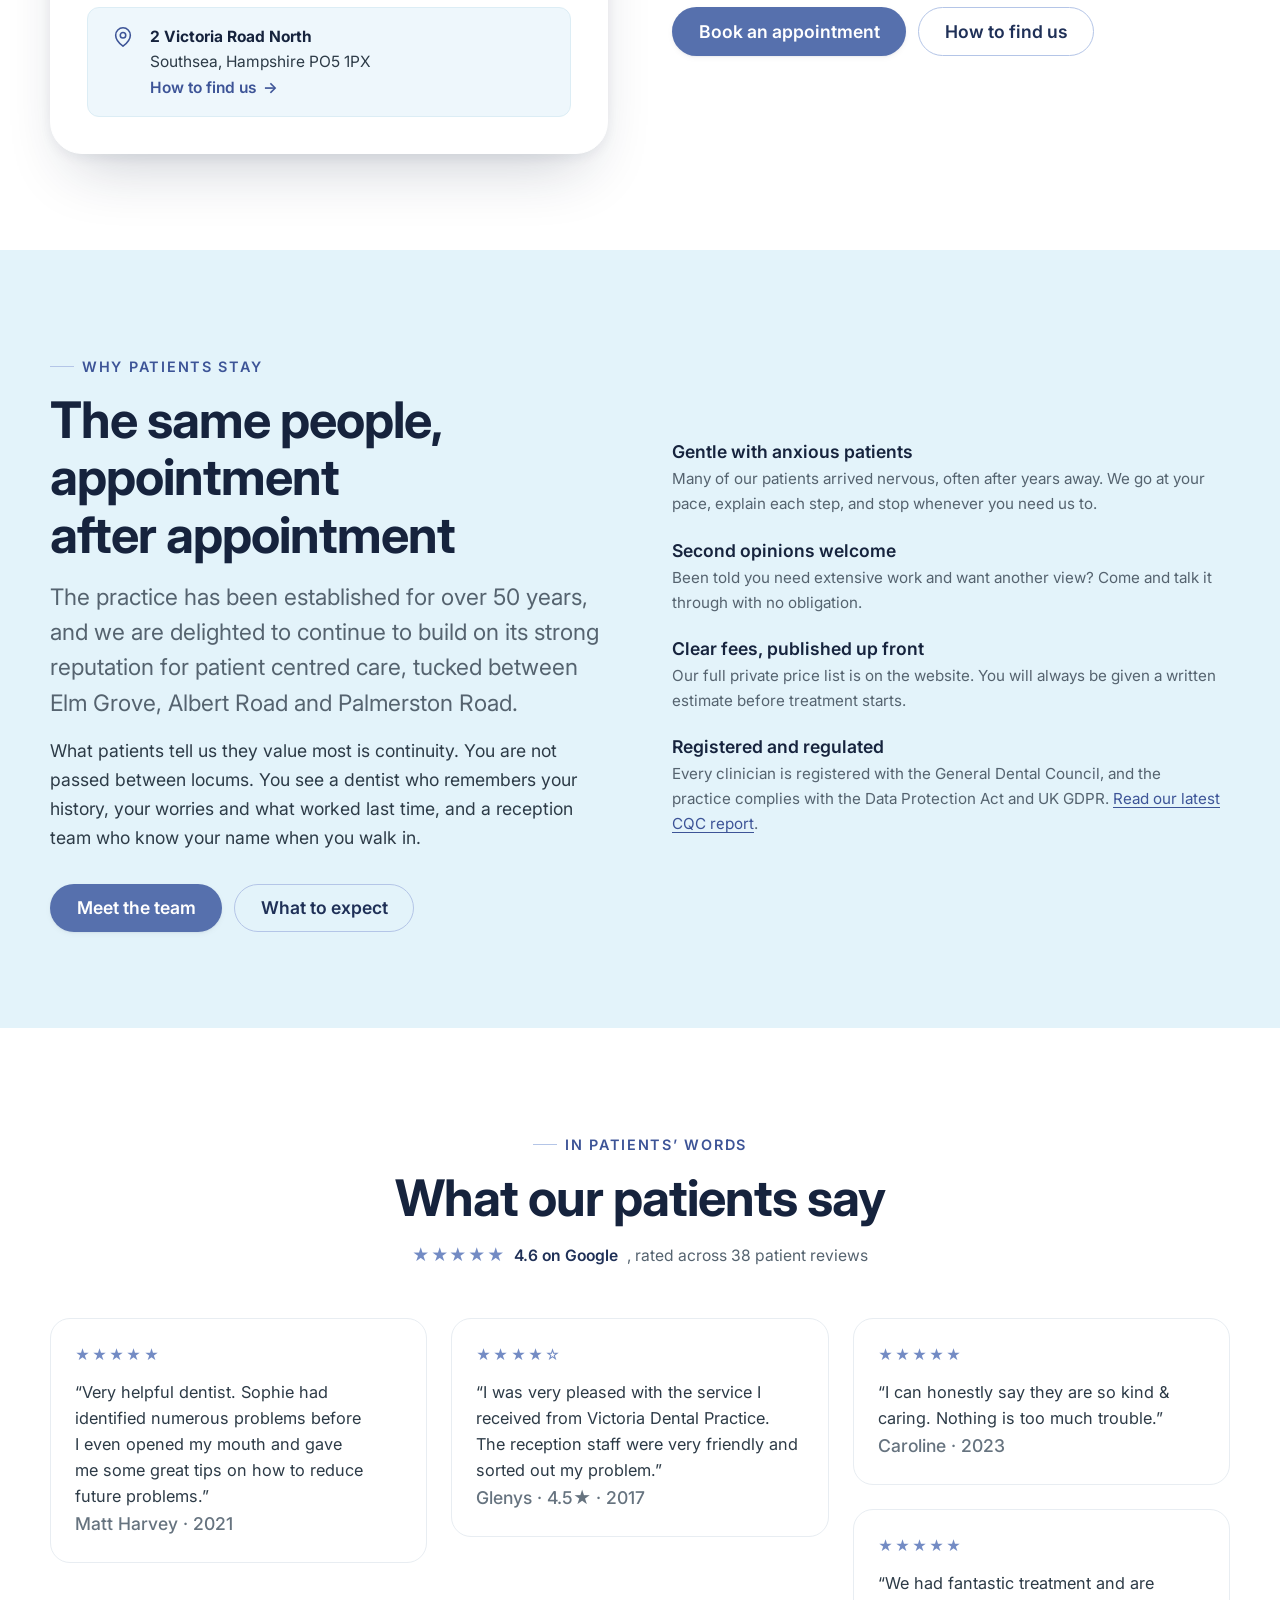
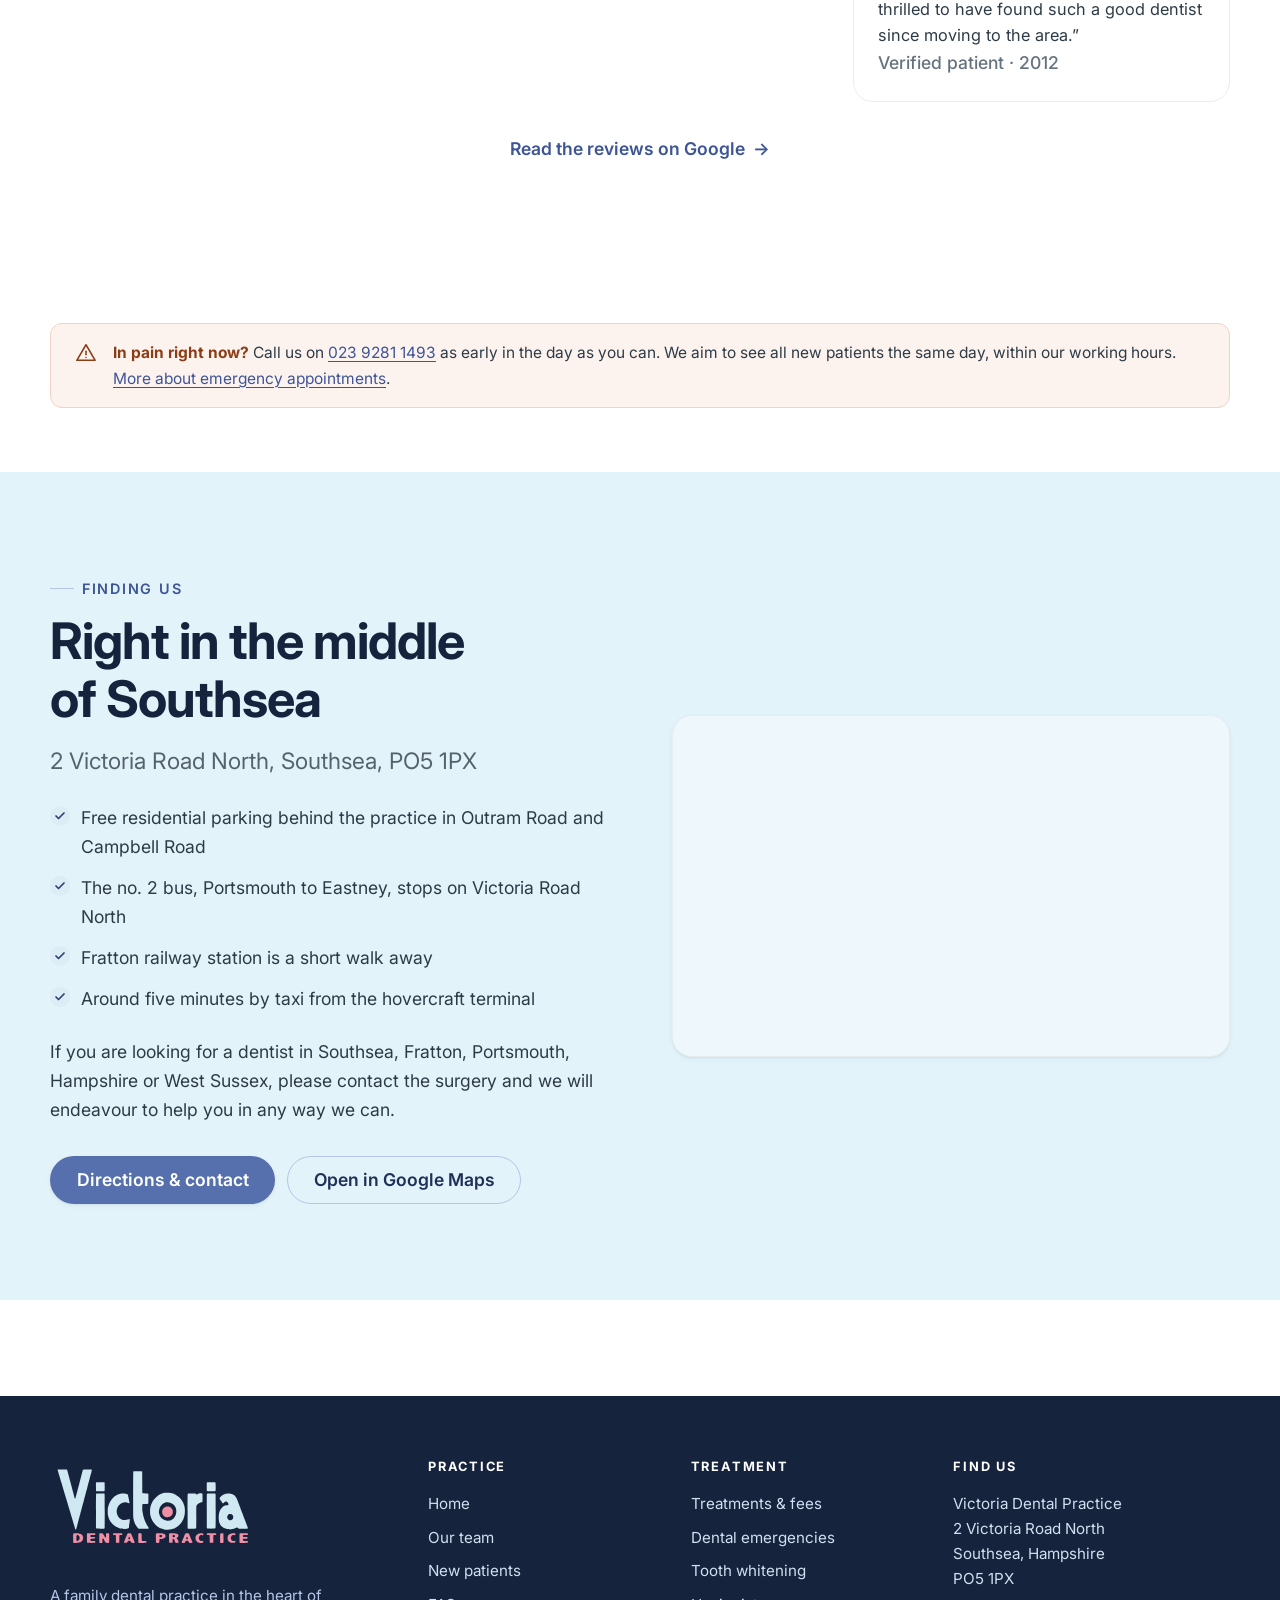
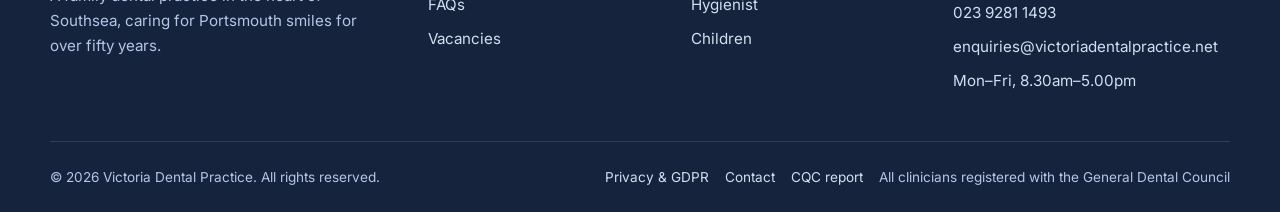
==== commit c69da5d9: "Fix the social image path, hero image priority and comma splices Points og:image back at /og-image.p" ====
--- a/index.html
+++ b/index.html
@@ -15,7 +15,7 @@
 <meta property="og:description" content="Private family dentist in Southsea, Portsmouth. Established over 50 years. Same-day emergency appointments, hygienist, whitening, crowns and Denplan. Call 023 9281 1493.">
 <meta property="og:url" content="https://www.victoriadentalpractice.net/">
 <meta property="og:locale" content="en_GB">
-<meta property="og:image" content="https://www.victoriadentalpractice.net/assets/img/og-image.png">
+<meta property="og:image" content="https://www.victoriadentalpractice.net/og-image.png">
 <meta name="twitter:card" content="summary_large_image">
 
 <link rel="icon" href="favicon.svg" type="image/svg+xml">
@@ -24,7 +24,8 @@
 <link rel="preconnect" href="https://fonts.googleapis.com">
 <link rel="preconnect" href="https://fonts.gstatic.com" crossorigin>
 <link rel="stylesheet" href="https://fonts.googleapis.com/css2?family=Inter:wght@400;500;600;700;800&display=swap">
-<link rel="stylesheet" href="style.css">
+<link rel="stylesheet" href="style.css?v=20260814b">
+<noscript><style>.reveal{opacity:1 !important;transform:none !important;}</style></noscript>
 <script type="application/ld+json">
 {
   "@context": "https://schema.org",
@@ -80,12 +81,12 @@
 <div class="topbar">
   <div class="wrap topbar__inner">
     <ul class="topbar__list">
-      <li class="topbar__item"><svg class="" viewBox="0 0 24 24" fill="none" stroke="currentColor" stroke-width="1.7" stroke-linecap="round" stroke-linejoin="round" aria-hidden="true"><path d="M20 10c0 6-8 12-8 12s-8-6-8-12a8 8 0 0 1 16 0z"/><circle cx="12" cy="10" r="3"/></svg><span>2 Victoria Road North, Southsea, PO5 1PX</span></li>
-      <li class="topbar__item"><svg class="" viewBox="0 0 24 24" fill="none" stroke="currentColor" stroke-width="1.7" stroke-linecap="round" stroke-linejoin="round" aria-hidden="true"><circle cx="12" cy="12" r="9"/><path d="M12 7v5l3 2"/></svg><span>Mon&ndash;Fri, 8.30am&ndash;5.00pm</span></li>
+      <li class="topbar__item"><svg class="" width="24" height="24" viewBox="0 0 24 24" fill="none" stroke="currentColor" stroke-width="1.7" stroke-linecap="round" stroke-linejoin="round" aria-hidden="true"><path d="M20 10c0 6-8 12-8 12s-8-6-8-12a8 8 0 0 1 16 0z"/><circle cx="12" cy="10" r="3"/></svg><span>2 Victoria Road North, Southsea, PO5 1PX</span></li>
+      <li class="topbar__item"><svg class="" width="24" height="24" viewBox="0 0 24 24" fill="none" stroke="currentColor" stroke-width="1.7" stroke-linecap="round" stroke-linejoin="round" aria-hidden="true"><circle cx="12" cy="12" r="9"/><path d="M12 7v5l3 2"/></svg><span>Mon&ndash;Fri, 8.30am&ndash;5.00pm</span></li>
     </ul>
     <ul class="topbar__list">
-      <li class="topbar__item"><svg class="" viewBox="0 0 24 24" fill="none" stroke="currentColor" stroke-width="1.7" stroke-linecap="round" stroke-linejoin="round" aria-hidden="true"><rect x="2" y="4" width="20" height="16" rx="2"/><path d="m22 7-10 6L2 7"/></svg><a href="mailto:enquiries@victoriadentalpractice.net">enquiries@victoriadentalpractice.net</a></li>
-      <li class="topbar__item"><svg class="" viewBox="0 0 24 24" fill="none" stroke="currentColor" stroke-width="1.7" stroke-linecap="round" stroke-linejoin="round" aria-hidden="true"><path d="M22 16.92v3a2 2 0 0 1-2.18 2 19.79 19.79 0 0 1-8.63-3.07 19.5 19.5 0 0 1-6-6 19.79 19.79 0 0 1-3.07-8.67A2 2 0 0 1 4.11 2h3a2 2 0 0 1 2 1.72c.13.96.36 1.9.7 2.81a2 2 0 0 1-.45 2.11L8.09 9.91a16 16 0 0 0 6 6l1.27-1.27a2 2 0 0 1 2.11-.45c.9.34 1.85.57 2.81.7A2 2 0 0 1 22 16.92z"/></svg><a href="tel:+442392811493"><strong>023 9281 1493</strong></a></li>
+      <li class="topbar__item"><svg class="" width="24" height="24" viewBox="0 0 24 24" fill="none" stroke="currentColor" stroke-width="1.7" stroke-linecap="round" stroke-linejoin="round" aria-hidden="true"><rect x="2" y="4" width="20" height="16" rx="2"/><path d="m22 7-10 6L2 7"/></svg><a href="mailto:enquiries@victoriadentalpractice.net">enquiries@victoriadentalpractice.net</a></li>
+      <li class="topbar__item"><svg class="" width="24" height="24" viewBox="0 0 24 24" fill="none" stroke="currentColor" stroke-width="1.7" stroke-linecap="round" stroke-linejoin="round" aria-hidden="true"><path d="M22 16.92v3a2 2 0 0 1-2.18 2 19.79 19.79 0 0 1-8.63-3.07 19.5 19.5 0 0 1-6-6 19.79 19.79 0 0 1-3.07-8.67A2 2 0 0 1 4.11 2h3a2 2 0 0 1 2 1.72c.13.96.36 1.9.7 2.81a2 2 0 0 1-.45 2.11L8.09 9.91a16 16 0 0 0 6 6l1.27-1.27a2 2 0 0 1 2.11-.45c.9.34 1.85.57 2.81.7A2 2 0 0 1 22 16.92z"/></svg><a href="tel:+442392811493"><strong>023 9281 1493</strong></a></li>
     </ul>
   </div>
 </div>
@@ -93,7 +94,7 @@
 <header class="site-header">
   <div class="wrap site-header__inner">
     <a class="brand" href="index.html">
-      <svg class="brand__logo" xmlns="http://www.w3.org/2000/svg" viewBox="0 0 2140.000000 1016.000000" role="img" aria-label="Victoria Dental Practice">
+      <svg class="brand__logo" width="190" height="90" xmlns="http://www.w3.org/2000/svg" viewBox="0 0 2140.000000 1016.000000" role="img" aria-label="Victoria Dental Practice">
   <g transform="translate(0.000000,1016.000000) scale(0.100000,-0.100000)" fill="var(--logo-word, #cfe8f1)"><path d="M775 9187 c-15 -12 -17 -22 -11 -76 4 -34 20 -95 36 -134 16 -40 31
 -90 35 -112 10 -59 31 -128 49 -163 9 -18 23 -64 30 -105 8 -40 26 -101 39
 -135 14 -33 32 -94 41 -134 9 -40 30 -111 46 -158 16 -47 34 -112 40 -145 7
@@ -332,7 +333,7 @@
 
     <button class="nav-toggle" type="button" aria-expanded="false"
             aria-controls="primary-nav" aria-label="Menu">
-      <svg class="icon-open" viewBox="0 0 24 24" fill="none" stroke="currentColor" stroke-width="1.7" stroke-linecap="round" stroke-linejoin="round" aria-hidden="true"><path d="M4 7h16M4 12h16M4 17h16"/></svg><svg class="icon-close" viewBox="0 0 24 24" fill="none" stroke="currentColor" stroke-width="1.7" stroke-linecap="round" stroke-linejoin="round" aria-hidden="true"><path d="m6 6 12 12M18 6 6 18"/></svg>
+      <svg class="icon-open" width="24" height="24" viewBox="0 0 24 24" fill="none" stroke="currentColor" stroke-width="1.7" stroke-linecap="round" stroke-linejoin="round" aria-hidden="true"><path d="M4 7h16M4 12h16M4 17h16"/></svg><svg class="icon-close" width="24" height="24" viewBox="0 0 24 24" fill="none" stroke="currentColor" stroke-width="1.7" stroke-linecap="round" stroke-linejoin="round" aria-hidden="true"><path d="m6 6 12 12M18 6 6 18"/></svg>
     </button>
 
     <nav class="nav" id="primary-nav" aria-label="Primary">
@@ -364,7 +365,7 @@
 
       <div class="btn-row">
         <a class="btn btn--primary btn--lg" href="contact.html#enquiry">Book an appointment</a>
-        <a class="btn btn--ghost btn--lg" href="tel:+442392811493"><svg class="" viewBox="0 0 24 24" fill="none" stroke="currentColor" stroke-width="1.7" stroke-linecap="round" stroke-linejoin="round" aria-hidden="true"><path d="M22 16.92v3a2 2 0 0 1-2.18 2 19.79 19.79 0 0 1-8.63-3.07 19.5 19.5 0 0 1-6-6 19.79 19.79 0 0 1-3.07-8.67A2 2 0 0 1 4.11 2h3a2 2 0 0 1 2 1.72c.13.96.36 1.9.7 2.81a2 2 0 0 1-.45 2.11L8.09 9.91a16 16 0 0 0 6 6l1.27-1.27a2 2 0 0 1 2.11-.45c.9.34 1.85.57 2.81.7A2 2 0 0 1 22 16.92z"/></svg> 023 9281 1493</a>
+        <a class="btn btn--ghost btn--lg" href="tel:+442392811493"><svg class="" width="24" height="24" viewBox="0 0 24 24" fill="none" stroke="currentColor" stroke-width="1.7" stroke-linecap="round" stroke-linejoin="round" aria-hidden="true"><path d="M22 16.92v3a2 2 0 0 1-2.18 2 19.79 19.79 0 0 1-8.63-3.07 19.5 19.5 0 0 1-6-6 19.79 19.79 0 0 1-3.07-8.67A2 2 0 0 1 4.11 2h3a2 2 0 0 1 2 1.72c.13.96.36 1.9.7 2.81a2 2 0 0 1-.45 2.11L8.09 9.91a16 16 0 0 0 6 6l1.27-1.27a2 2 0 0 1 2.11-.45c.9.34 1.85.57 2.81.7A2 2 0 0 1 22 16.92z"/></svg> 023 9281 1493</a>
       </div>
 
       <div class="hero__meta">
@@ -385,38 +386,16 @@
 
     <figure class="smile-feature reveal" data-delay="120">
       <img src="smile-photo.jpg" width="886" height="670"
-           alt="A bright, healthy smile with even, white teeth" loading="lazy">
+           alt="A bright, healthy smile with even, white teeth" fetchpriority="high">
     </figure>
   </div>
 </section>
-
-
-<section class="section section--tight">
-  <div class="wrap">
-    <div class="cta-band reveal">
-      <div>
-        <h2>Ready to book, or just want to ask?</h2>
-        <p>Whether you are due a check&#8209;up, in pain today, or thinking about
-        whitening or a crown, we are happy to talk it through first. No pressure,
-        no jargon.</p>
-      </div>
-      <div>
-        <a class="cta-band__phone" href="tel:+442392811493">023 9281 1493</a>
-        <div class="btn-row">
-          <a class="btn btn--sand" href="contact.html#enquiry">Send an enquiry</a>
-          <a class="btn btn--outline-light" href="new-patients.html">New patients</a>
-        </div>
-      </div>
-    </div>
-  </div>
-</section>
-
 
 <section class="seafront reveal" aria-label="The Southsea seafront">
   <img class="seafront__img" src="southsea.svg" width="1600" height="460"
        alt="Illustration of the Southsea seafront: South Parade Pier, the beach with timber groynes, and Spinnaker Tower on the horizon">
   <div class="wrap seafront__cap">
-    <span><svg class="" viewBox="0 0 24 24" fill="none" stroke="currentColor" stroke-width="1.7" stroke-linecap="round" stroke-linejoin="round" aria-hidden="true"><path d="M20 10c0 6-8 12-8 12s-8-6-8-12a8 8 0 0 1 16 0z"/><circle cx="12" cy="10" r="3"/></svg> South Parade Pier &amp; the Southsea seafront, a short walk from the practice</span>
+    <span><svg class="" width="24" height="24" viewBox="0 0 24 24" fill="none" stroke="currentColor" stroke-width="1.7" stroke-linecap="round" stroke-linejoin="round" aria-hidden="true"><path d="M20 10c0 6-8 12-8 12s-8-6-8-12a8 8 0 0 1 16 0z"/><circle cx="12" cy="10" r="3"/></svg> South Parade Pier &amp; the Southsea seafront, a short walk from the practice</span>
   </div>
 </section>
 
@@ -442,7 +421,7 @@
 
     <div class="grid grid--3">
       <article class="card card--link card--rel reveal">
-        <div class="card__icon"><svg class="" viewBox="0 0 24 24" fill="none" stroke="currentColor" stroke-width="1.7" stroke-linecap="round" stroke-linejoin="round" aria-hidden="true"><circle cx="12" cy="12" r="9"/><path d="M8 14s1.5 2 4 2 4-2 4-2"/><path d="M9 9h.01M15 9h.01"/></svg></div>
+        <div class="card__icon"><svg class="" width="24" height="24" viewBox="0 0 24 24" fill="none" stroke="currentColor" stroke-width="1.7" stroke-linecap="round" stroke-linejoin="round" aria-hidden="true"><circle cx="12" cy="12" r="9"/><path d="M8 14s1.5 2 4 2 4-2 4-2"/><path d="M9 9h.01M15 9h.01"/></svg></div>
         <h3>Check-ups &amp; hygiene</h3>
         <p>Thorough examinations, x&#8209;rays where needed, and 30&#8209;minute appointments
         with our in&#8209;house hygienist to keep gums healthy.</p>
@@ -450,7 +429,7 @@
       </article>
 
       <article class="card card--link card--rel reveal" data-delay="70">
-        <div class="card__icon"><svg class="" viewBox="0 0 24 24" fill="none" stroke="currentColor" stroke-width="1.7" stroke-linecap="round" stroke-linejoin="round" aria-hidden="true"><path d="M12 3 2 20h20L12 3z"/><path d="M12 10v4"/><path d="M12 17h.01"/></svg></div>
+        <div class="card__icon"><svg class="" width="24" height="24" viewBox="0 0 24 24" fill="none" stroke="currentColor" stroke-width="1.7" stroke-linecap="round" stroke-linejoin="round" aria-hidden="true"><path d="M12 3 2 20h20L12 3z"/><path d="M12 10v4"/><path d="M12 17h.01"/></svg></div>
         <h3>Emergencies</h3>
         <p>There is nothing quite like toothache. We aim to see all new patients the
         same day, within our working hours, and get you comfortable quickly.</p>
@@ -458,7 +437,7 @@
       </article>
 
       <article class="card card--link card--rel reveal" data-delay="140">
-        <div class="card__icon"><svg class="" viewBox="0 0 24 24" fill="none" stroke="currentColor" stroke-width="1.7" stroke-linecap="round" stroke-linejoin="round" aria-hidden="true"><path d="M12 2.5 14 9l6.5 2-6.5 2-2 6.5-2-6.5L3.5 11 10 9z"/><path d="M18.5 2.5 19.3 5l2.5.8-2.5.8-.8 2.5-.8-2.5L15.2 5.8 17.7 5z"/></svg></div>
+        <div class="card__icon"><svg class="" width="24" height="24" viewBox="0 0 24 24" fill="none" stroke="currentColor" stroke-width="1.7" stroke-linecap="round" stroke-linejoin="round" aria-hidden="true"><path d="M12 2.5 14 9l6.5 2-6.5 2-2 6.5-2-6.5L3.5 11 10 9z"/><path d="M18.5 2.5 19.3 5l2.5.8-2.5.8-.8 2.5-.8-2.5L15.2 5.8 17.7 5z"/></svg></div>
         <h3>Tooth whitening</h3>
         <p>Professional home whitening with custom trays. Most people see a difference
         within a week, with the full course taking four to five weeks.</p>
@@ -466,7 +445,7 @@
       </article>
 
       <article class="card card--link card--rel reveal">
-        <div class="card__icon"><svg class="" viewBox="0 0 24 24" fill="none" stroke="currentColor" stroke-width="1.7" stroke-linecap="round" stroke-linejoin="round" aria-hidden="true"><path d="m3 8 4 4 5-7 5 7 4-4-2 11H5z"/></svg></div>
+        <div class="card__icon"><svg class="" width="24" height="24" viewBox="0 0 24 24" fill="none" stroke="currentColor" stroke-width="1.7" stroke-linecap="round" stroke-linejoin="round" aria-hidden="true"><path d="m3 8 4 4 5-7 5 7 4-4-2 11H5z"/></svg></div>
         <h3>Crowns, bridges &amp; veneers</h3>
         <p>Bonded porcelain crowns and veneers to restore a damaged tooth or improve
         the look of a smile, matched to your natural shade.</p>
@@ -474,7 +453,7 @@
       </article>
 
       <article class="card card--link card--rel reveal" data-delay="70">
-        <div class="card__icon"><svg class="" viewBox="0 0 24 24" fill="none" stroke="currentColor" stroke-width="1.7" stroke-linecap="round" stroke-linejoin="round" aria-hidden="true"><path d="M12 3c-2 0-2.5 1-4.5 1S4 3.5 4 6.5c0 3 1.2 4.3 1.8 7.2.5 2.4.4 6.3 2.2 6.3 1.6 0 1.4-3.4 2-5.3.3-1 .8-1.7 2-1.7s1.7.7 2 1.7c.6 1.9.4 5.3 2 5.3 1.8 0 1.7-3.9 2.2-6.3.6-2.9 1.8-4.2 1.8-7.2C20 3.5 18.5 4 16.5 4S14 3 12 3z"/></svg></div>
+        <div class="card__icon"><svg class="" width="24" height="24" viewBox="0 0 24 24" fill="none" stroke="currentColor" stroke-width="1.7" stroke-linecap="round" stroke-linejoin="round" aria-hidden="true"><path d="M12 3c-2 0-2.5 1-4.5 1S4 3.5 4 6.5c0 3 1.2 4.3 1.8 7.2.5 2.4.4 6.3 2.2 6.3 1.6 0 1.4-3.4 2-5.3.3-1 .8-1.7 2-1.7s1.7.7 2 1.7c.6 1.9.4 5.3 2 5.3 1.8 0 1.7-3.9 2.2-6.3.6-2.9 1.8-4.2 1.8-7.2C20 3.5 18.5 4 16.5 4S14 3 12 3z"/></svg></div>
         <h3>Fillings, root canals &amp; dentures</h3>
         <p>Straightforward restorative work, root treatments to save a tooth, and
         well&#8209;fitting dentures made to measure.</p>
@@ -482,7 +461,7 @@
       </article>
 
       <article class="card card--link card--rel reveal" data-delay="140">
-        <div class="card__icon"><svg class="" viewBox="0 0 24 24" fill="none" stroke="currentColor" stroke-width="1.7" stroke-linecap="round" stroke-linejoin="round" aria-hidden="true"><circle cx="12" cy="6" r="3"/><path d="M12 9v7"/><path d="m8 20 4-4 4 4"/><path d="M8 12h8"/></svg></div>
+        <div class="card__icon"><svg class="" width="24" height="24" viewBox="0 0 24 24" fill="none" stroke="currentColor" stroke-width="1.7" stroke-linecap="round" stroke-linejoin="round" aria-hidden="true"><circle cx="12" cy="6" r="3"/><path d="M12 9v7"/><path d="m8 20 4-4 4 4"/><path d="M8 12h8"/></svg></div>
         <h3>Children</h3>
         <p>We can see children under 18 on the NHS when space is available, and offer
         low&#8209;cost private appointments for children at other times.</p>
@@ -508,7 +487,7 @@
         <li><span class="day">Saturday &amp; Sunday</span><span class="time time--closed">Closed</span></li>
       </ul>
       <div class="notice">
-        <svg class="" viewBox="0 0 24 24" fill="none" stroke="currentColor" stroke-width="1.7" stroke-linecap="round" stroke-linejoin="round" aria-hidden="true"><path d="M20 10c0 6-8 12-8 12s-8-6-8-12a8 8 0 0 1 16 0z"/><circle cx="12" cy="10" r="3"/></svg>
+        <svg class="" width="24" height="24" viewBox="0 0 24 24" fill="none" stroke="currentColor" stroke-width="1.7" stroke-linecap="round" stroke-linejoin="round" aria-hidden="true"><path d="M20 10c0 6-8 12-8 12s-8-6-8-12a8 8 0 0 1 16 0z"/><circle cx="12" cy="10" r="3"/></svg>
         <div><strong>2 Victoria Road North</strong><br>Southsea, Hampshire PO5 1PX<br>
         <a class="link-arrow" href="contact.html">How to find us</a></div>
       </div>
@@ -549,25 +528,25 @@
 
     <div class="grid reveal" data-delay="100">
       <div class="feature">
-        <div class="feature__icon"><svg class="" viewBox="0 0 24 24" fill="none" stroke="currentColor" stroke-width="1.7" stroke-linecap="round" stroke-linejoin="round" aria-hidden="true"><path d="M20.8 5.6a5.2 5.2 0 0 0-7.4 0L12 7l-1.4-1.4a5.2 5.2 0 1 0-7.4 7.4L12 21.5l8.8-8.5a5.2 5.2 0 0 0 0-7.4z"/></svg></div>
+        <div class="feature__icon"><svg class="" width="24" height="24" viewBox="0 0 24 24" fill="none" stroke="currentColor" stroke-width="1.7" stroke-linecap="round" stroke-linejoin="round" aria-hidden="true"><path d="M20.8 5.6a5.2 5.2 0 0 0-7.4 0L12 7l-1.4-1.4a5.2 5.2 0 1 0-7.4 7.4L12 21.5l8.8-8.5a5.2 5.2 0 0 0 0-7.4z"/></svg></div>
         <div><h3>Gentle with anxious patients</h3>
         <p>Many of our patients arrived nervous, often after years away. We go at your
         pace, explain each step, and stop whenever you need us to.</p></div>
       </div>
       <div class="feature">
-        <div class="feature__icon"><svg class="" viewBox="0 0 24 24" fill="none" stroke="currentColor" stroke-width="1.7" stroke-linecap="round" stroke-linejoin="round" aria-hidden="true"><path d="M21 12a8 8 0 0 1-11.4 7.2L3 21l1.8-6.6A8 8 0 1 1 21 12z"/></svg></div>
+        <div class="feature__icon"><svg class="" width="24" height="24" viewBox="0 0 24 24" fill="none" stroke="currentColor" stroke-width="1.7" stroke-linecap="round" stroke-linejoin="round" aria-hidden="true"><path d="M21 12a8 8 0 0 1-11.4 7.2L3 21l1.8-6.6A8 8 0 1 1 21 12z"/></svg></div>
         <div><h3>Second opinions welcome</h3>
         <p>Been told you need extensive work and want another view? Come and talk it
         through with no obligation.</p></div>
       </div>
       <div class="feature">
-        <div class="feature__icon"><svg class="" viewBox="0 0 24 24" fill="none" stroke="currentColor" stroke-width="1.7" stroke-linecap="round" stroke-linejoin="round" aria-hidden="true"><rect x="3" y="6" width="18" height="13" rx="2"/><path d="M3 10h18"/><circle cx="17" cy="14" r="1.3"/></svg></div>
+        <div class="feature__icon"><svg class="" width="24" height="24" viewBox="0 0 24 24" fill="none" stroke="currentColor" stroke-width="1.7" stroke-linecap="round" stroke-linejoin="round" aria-hidden="true"><rect x="3" y="6" width="18" height="13" rx="2"/><path d="M3 10h18"/><circle cx="17" cy="14" r="1.3"/></svg></div>
         <div><h3>Clear fees, published up front</h3>
         <p>Our full private price list is on the website. You will always be given a
         written estimate before treatment starts.</p></div>
       </div>
       <div class="feature">
-        <div class="feature__icon"><svg class="" viewBox="0 0 24 24" fill="none" stroke="currentColor" stroke-width="1.7" stroke-linecap="round" stroke-linejoin="round" aria-hidden="true"><path d="M12 22s8-4 8-10V5l-8-3-8 3v7c0 6 8 10 8 10z"/><path d="m9 12 2 2 4-4"/></svg></div>
+        <div class="feature__icon"><svg class="" width="24" height="24" viewBox="0 0 24 24" fill="none" stroke="currentColor" stroke-width="1.7" stroke-linecap="round" stroke-linejoin="round" aria-hidden="true"><path d="M12 22s8-4 8-10V5l-8-3-8 3v7c0 6 8 10 8 10z"/><path d="m9 12 2 2 4-4"/></svg></div>
         <div><h3>Registered and regulated</h3>
         <p>Every clinician is registered with the General Dental Council, and the
         practice complies with the Data Protection Act and UK GDPR.
@@ -620,7 +599,7 @@
 <section class="section section--tight">
   <div class="wrap">
     <div class="notice notice--urgent reveal">
-      <svg class="" viewBox="0 0 24 24" fill="none" stroke="currentColor" stroke-width="1.7" stroke-linecap="round" stroke-linejoin="round" aria-hidden="true"><path d="M12 3 2 20h20L12 3z"/><path d="M12 10v4"/><path d="M12 17h.01"/></svg>
+      <svg class="" width="24" height="24" viewBox="0 0 24 24" fill="none" stroke="currentColor" stroke-width="1.7" stroke-linecap="round" stroke-linejoin="round" aria-hidden="true"><path d="M12 3 2 20h20L12 3z"/><path d="M12 10v4"/><path d="M12 17h.01"/></svg>
       <div><strong>In pain right now?</strong> Call us on
       <a href="tel:+442392811493">023 9281 1493</a> as early in the day as you can.
       We aim to see all new patients the same day, within our working hours.
@@ -642,7 +621,7 @@
         <li>Around five minutes by taxi from the hovercraft terminal</li>
       </ul>
       <p class="mt-5">If you are looking for a dentist in Southsea, Fratton, Portsmouth,
-      Hampshire or West Sussex, please contact the surgery, we will endeavour to
+      Hampshire or West Sussex, please contact the surgery and we will endeavour to
       help you in any way we can.</p>
       <div class="btn-row mt-6">
         <a class="btn btn--primary" href="contact.html">Directions &amp; contact</a>
@@ -666,7 +645,7 @@
     <div class="footer-grid">
       <div class="footer__brand">
         <a class="brand" href="index.html">
-          <svg class="brand__logo" xmlns="http://www.w3.org/2000/svg" viewBox="0 0 2140.000000 1016.000000" role="img" aria-label="Victoria Dental Practice">
+          <svg class="brand__logo" width="190" height="90" xmlns="http://www.w3.org/2000/svg" viewBox="0 0 2140.000000 1016.000000" role="img" aria-label="Victoria Dental Practice">
   <g transform="translate(0.000000,1016.000000) scale(0.100000,-0.100000)" fill="var(--logo-word, #cfe8f1)"><path d="M775 9187 c-15 -12 -17 -22 -11 -76 4 -34 20 -95 36 -134 16 -40 31
 -90 35 -112 10 -59 31 -128 49 -163 9 -18 23 -64 30 -105 8 -40 26 -101 39
 -135 14 -33 32 -94 41 -134 9 -40 30 -111 46 -158 16 -47 34 -112 40 -145 7
@@ -952,14 +931,27 @@
 </footer>
 
 <a class="call-fab" href="tel:+442392811493" aria-label="Call the practice on 023 9281 1493">
-  <svg class="" viewBox="0 0 24 24" fill="none" stroke="currentColor" stroke-width="1.7" stroke-linecap="round" stroke-linejoin="round" aria-hidden="true"><path d="M22 16.92v3a2 2 0 0 1-2.18 2 19.79 19.79 0 0 1-8.63-3.07 19.5 19.5 0 0 1-6-6 19.79 19.79 0 0 1-3.07-8.67A2 2 0 0 1 4.11 2h3a2 2 0 0 1 2 1.72c.13.96.36 1.9.7 2.81a2 2 0 0 1-.45 2.11L8.09 9.91a16 16 0 0 0 6 6l1.27-1.27a2 2 0 0 1 2.11-.45c.9.34 1.85.57 2.81.7A2 2 0 0 1 22 16.92z"/></svg><span class="call-fab__text">Call 023 9281 1493</span>
+  <svg class="" width="24" height="24" viewBox="0 0 24 24" fill="none" stroke="currentColor" stroke-width="1.7" stroke-linecap="round" stroke-linejoin="round" aria-hidden="true"><path d="M22 16.92v3a2 2 0 0 1-2.18 2 19.79 19.79 0 0 1-8.63-3.07 19.5 19.5 0 0 1-6-6 19.79 19.79 0 0 1-3.07-8.67A2 2 0 0 1 4.11 2h3a2 2 0 0 1 2 1.72c.13.96.36 1.9.7 2.81a2 2 0 0 1-.45 2.11L8.09 9.91a16 16 0 0 0 6 6l1.27-1.27a2 2 0 0 1 2.11-.45c.9.34 1.85.57 2.81.7A2 2 0 0 1 22 16.92z"/></svg><span class="call-fab__text">Call 023 9281 1493</span>
 </a>
 
 <div class="callbar">
-  <a href="tel:+442392811493" class="primary"><svg class="" viewBox="0 0 24 24" fill="none" stroke="currentColor" stroke-width="1.7" stroke-linecap="round" stroke-linejoin="round" aria-hidden="true"><path d="M22 16.92v3a2 2 0 0 1-2.18 2 19.79 19.79 0 0 1-8.63-3.07 19.5 19.5 0 0 1-6-6 19.79 19.79 0 0 1-3.07-8.67A2 2 0 0 1 4.11 2h3a2 2 0 0 1 2 1.72c.13.96.36 1.9.7 2.81a2 2 0 0 1-.45 2.11L8.09 9.91a16 16 0 0 0 6 6l1.27-1.27a2 2 0 0 1 2.11-.45c.9.34 1.85.57 2.81.7A2 2 0 0 1 22 16.92z"/></svg> Call the practice</a>
-  <a href="contact.html#enquiry"><svg class="" viewBox="0 0 24 24" fill="none" stroke="currentColor" stroke-width="1.7" stroke-linecap="round" stroke-linejoin="round" aria-hidden="true"><rect x="3" y="5" width="18" height="16" rx="2"/><path d="M3 10h18M8 3v4M16 3v4"/></svg> Book</a>
+  <a href="tel:+442392811493" class="primary"><svg class="" width="24" height="24" viewBox="0 0 24 24" fill="none" stroke="currentColor" stroke-width="1.7" stroke-linecap="round" stroke-linejoin="round" aria-hidden="true"><path d="M22 16.92v3a2 2 0 0 1-2.18 2 19.79 19.79 0 0 1-8.63-3.07 19.5 19.5 0 0 1-6-6 19.79 19.79 0 0 1-3.07-8.67A2 2 0 0 1 4.11 2h3a2 2 0 0 1 2 1.72c.13.96.36 1.9.7 2.81a2 2 0 0 1-.45 2.11L8.09 9.91a16 16 0 0 0 6 6l1.27-1.27a2 2 0 0 1 2.11-.45c.9.34 1.85.57 2.81.7A2 2 0 0 1 22 16.92z"/></svg> Call the practice</a>
+  <a href="contact.html#enquiry"><svg class="" width="24" height="24" viewBox="0 0 24 24" fill="none" stroke="currentColor" stroke-width="1.7" stroke-linecap="round" stroke-linejoin="round" aria-hidden="true"><rect x="3" y="5" width="18" height="16" rx="2"/><path d="M3 10h18M8 3v4M16 3v4"/></svg> Book</a>
 </div>
 
-<script src="main.js" defer></script>
+<script src="main.js?v=20260814b" defer></script>
+<script>
+  /* Failsafe: content uses a reveal-on-scroll animation that depends on the
+     script above. If that script is ever blocked, cached-broken or slow, force
+     every element visible so a page can never render blank. */
+  (function () {
+    function showAll() {
+      var els = document.querySelectorAll('.reveal:not(.is-in)');
+      for (var i = 0; i < els.length; i++) els[i].classList.add('is-in');
+    }
+    window.addEventListener('load', function () { setTimeout(showAll, 1500); });
+    setTimeout(showAll, 4000);
+  })();
+</script>
 </body>
 </html>
--- a/style.css
+++ b/style.css
@@ -754,6 +754,11 @@
   .callbar { display: flex; }
   body { padding-bottom: 58px; }
 }
+
+/* Safety net: no inline icon may ever balloon past a sane size, even if a
+   specific sizing rule is missing or the stylesheet is slow to apply. The
+   brand logo and full-width illustrations opt out. */
+svg:not(.brand__logo):not(.seafront__img) { max-width: 2.75rem; max-height: 2.75rem; }
 
 /* Floating call button — stays visible on scroll (desktop & tablet) */
 .call-fab {
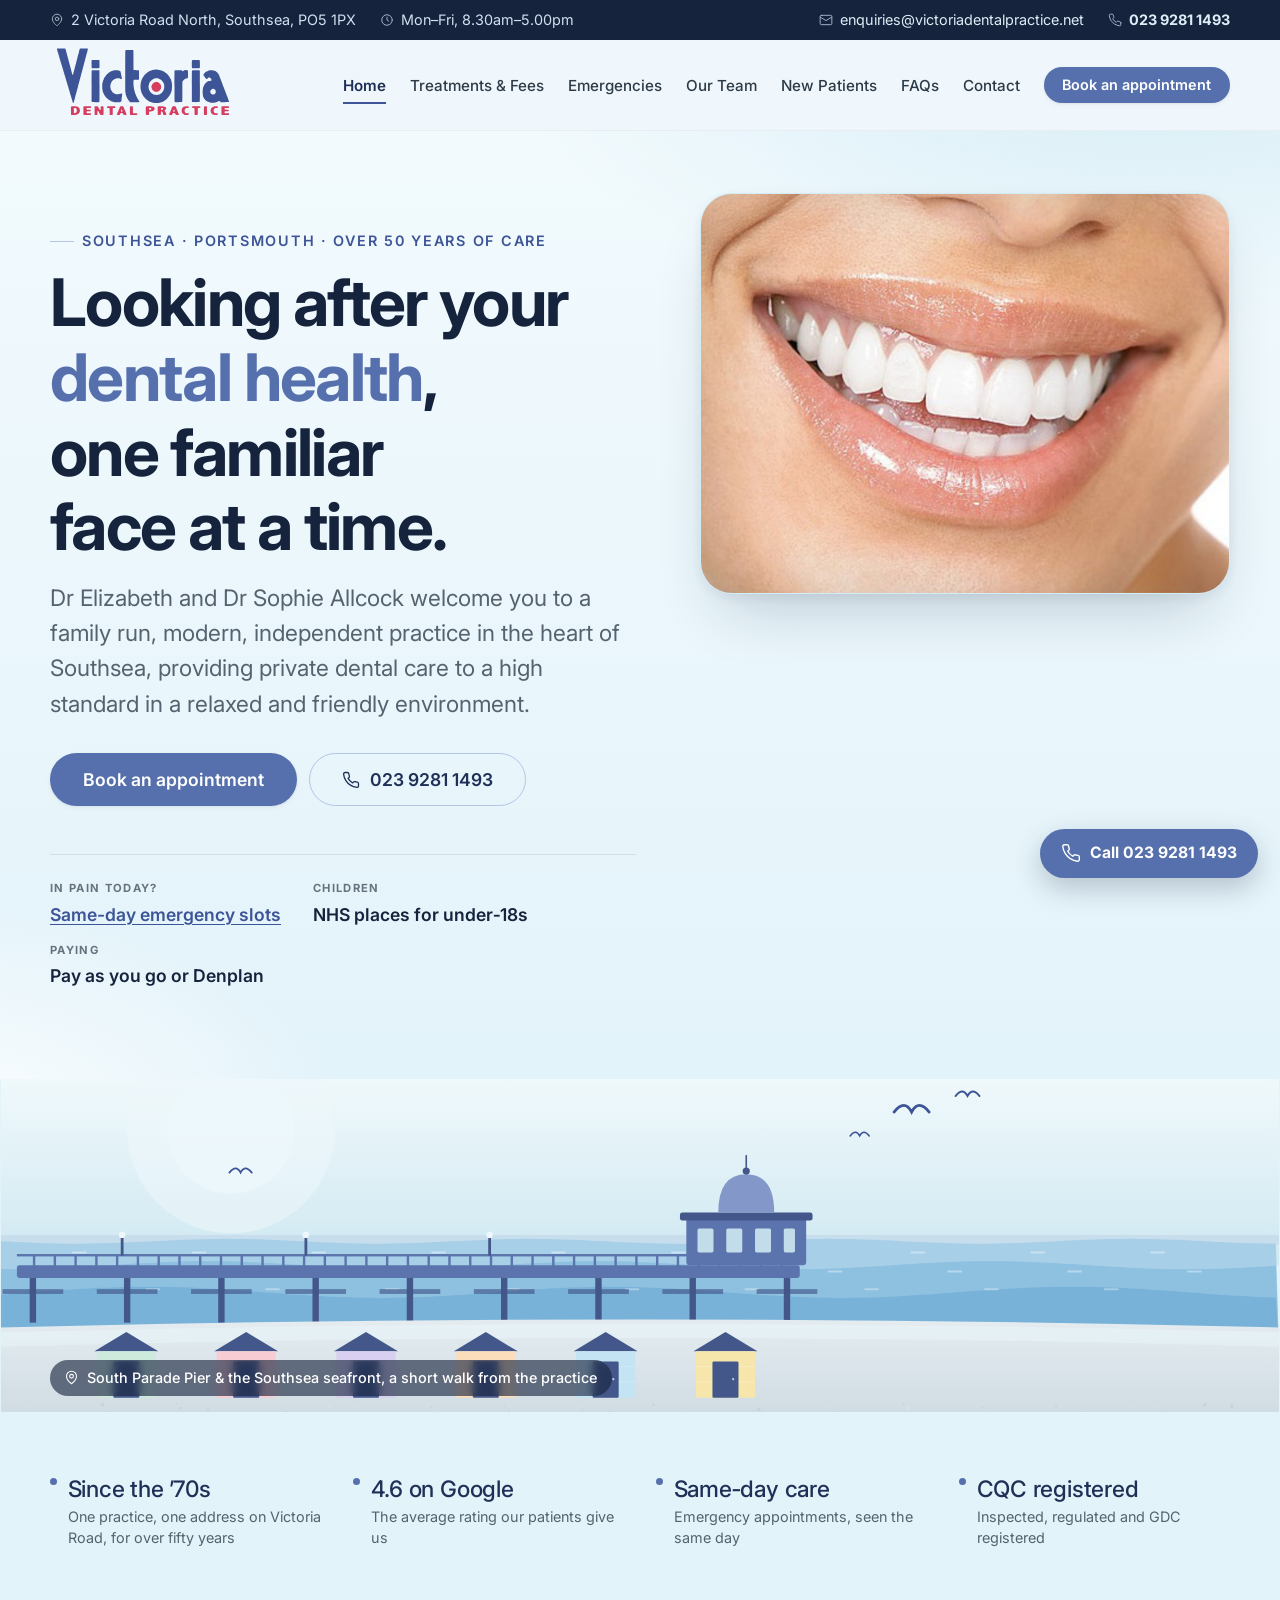
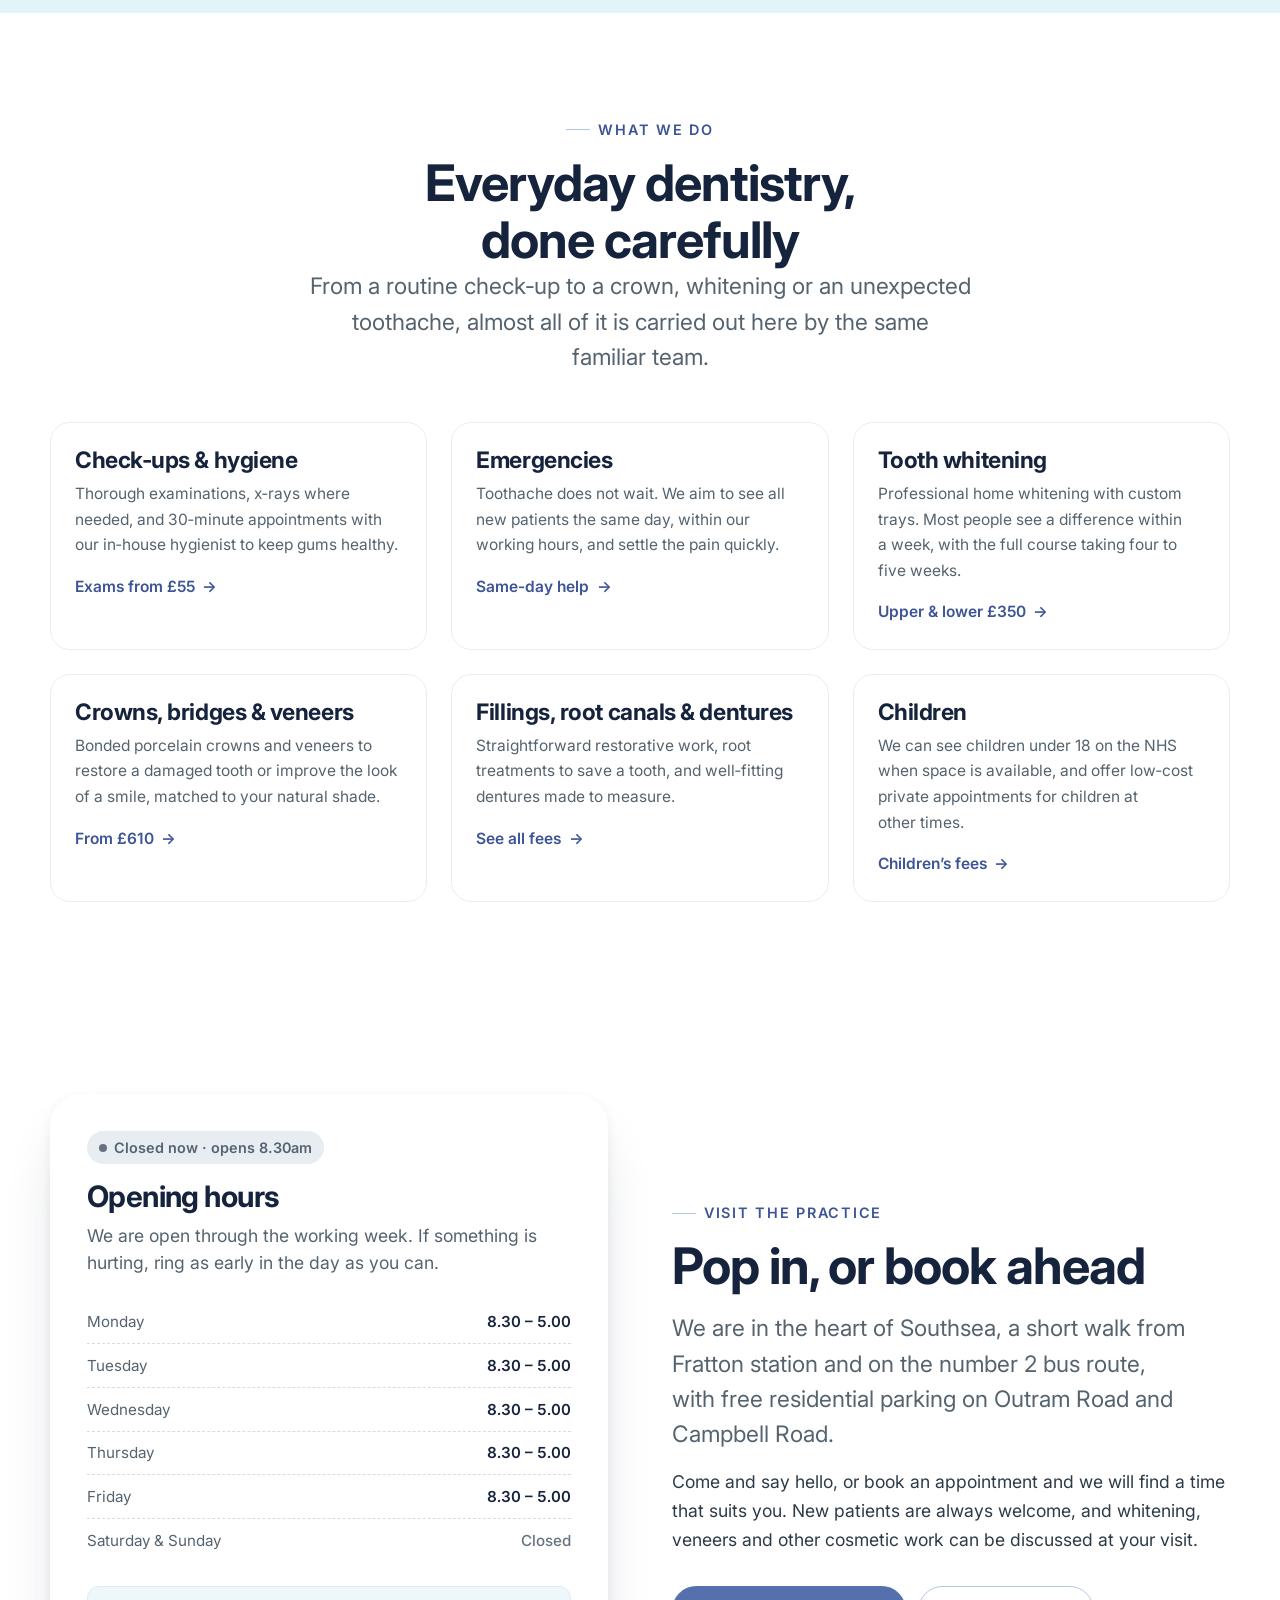
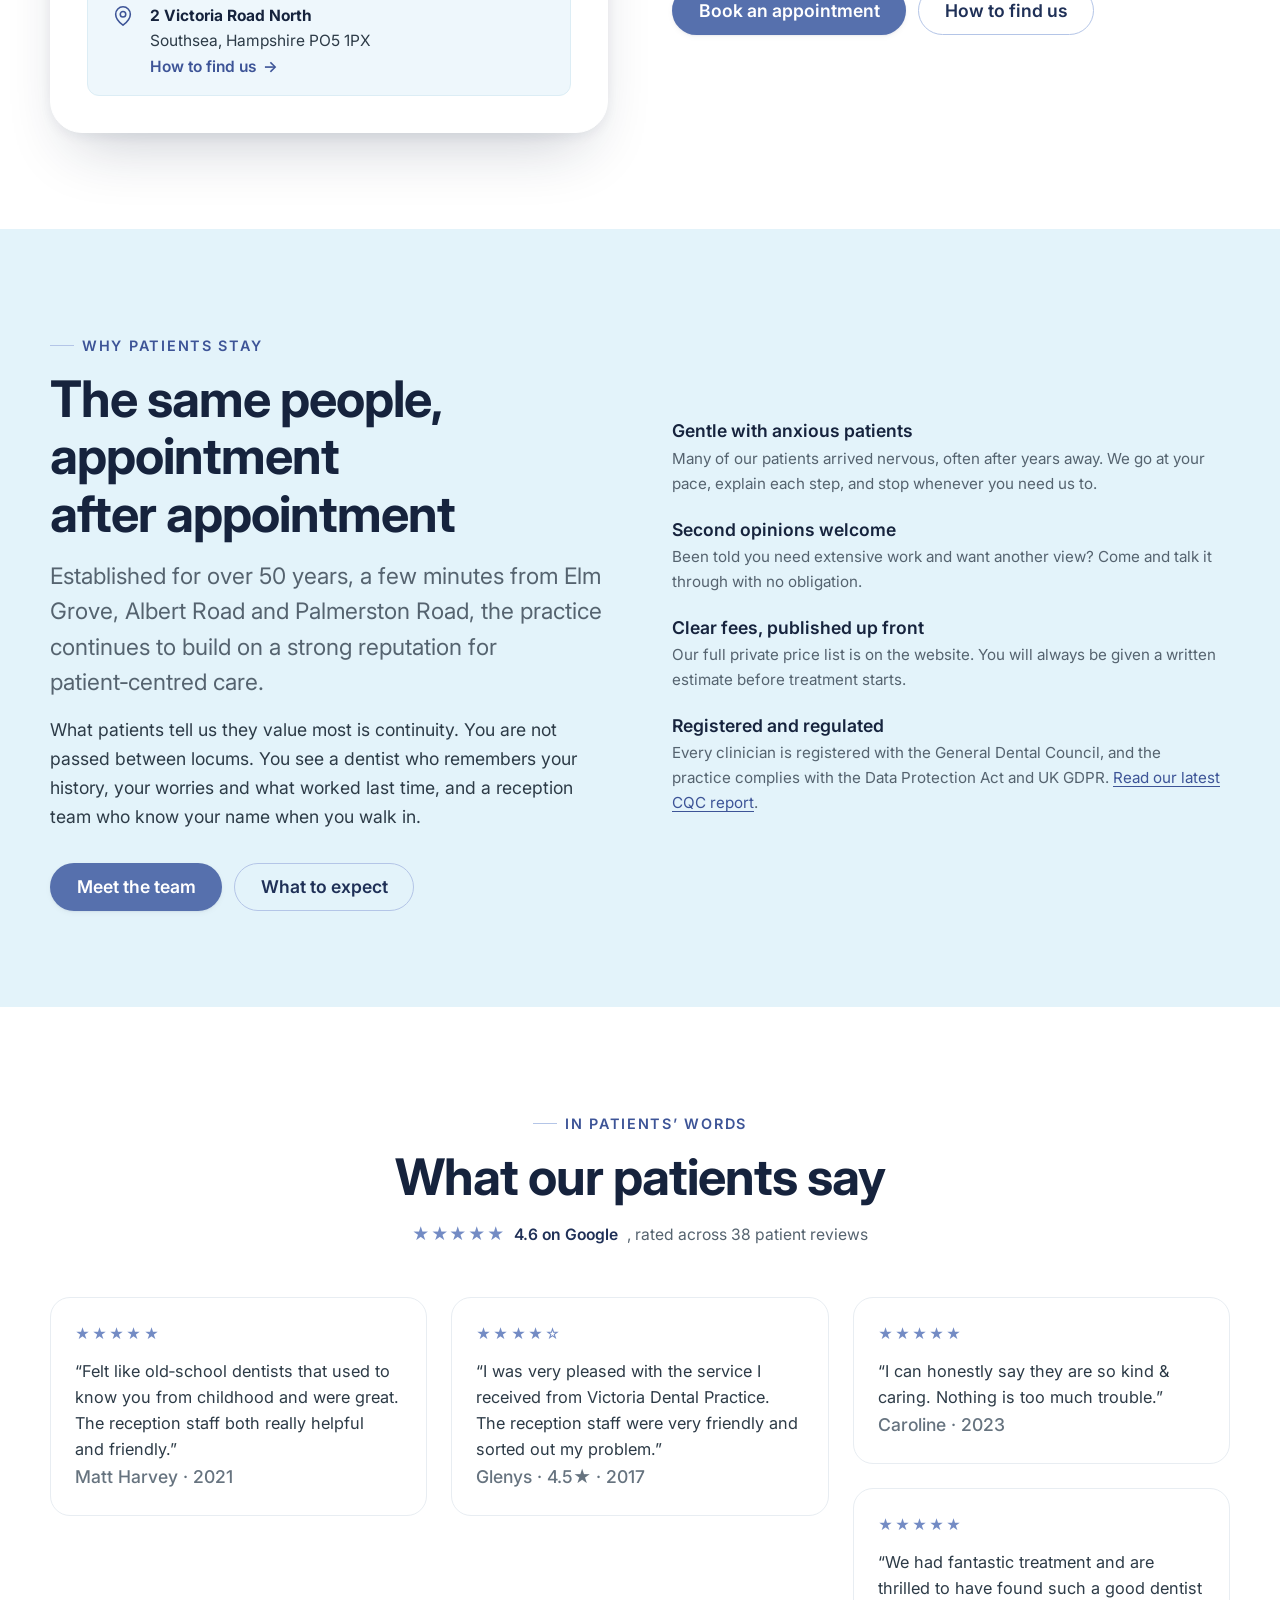
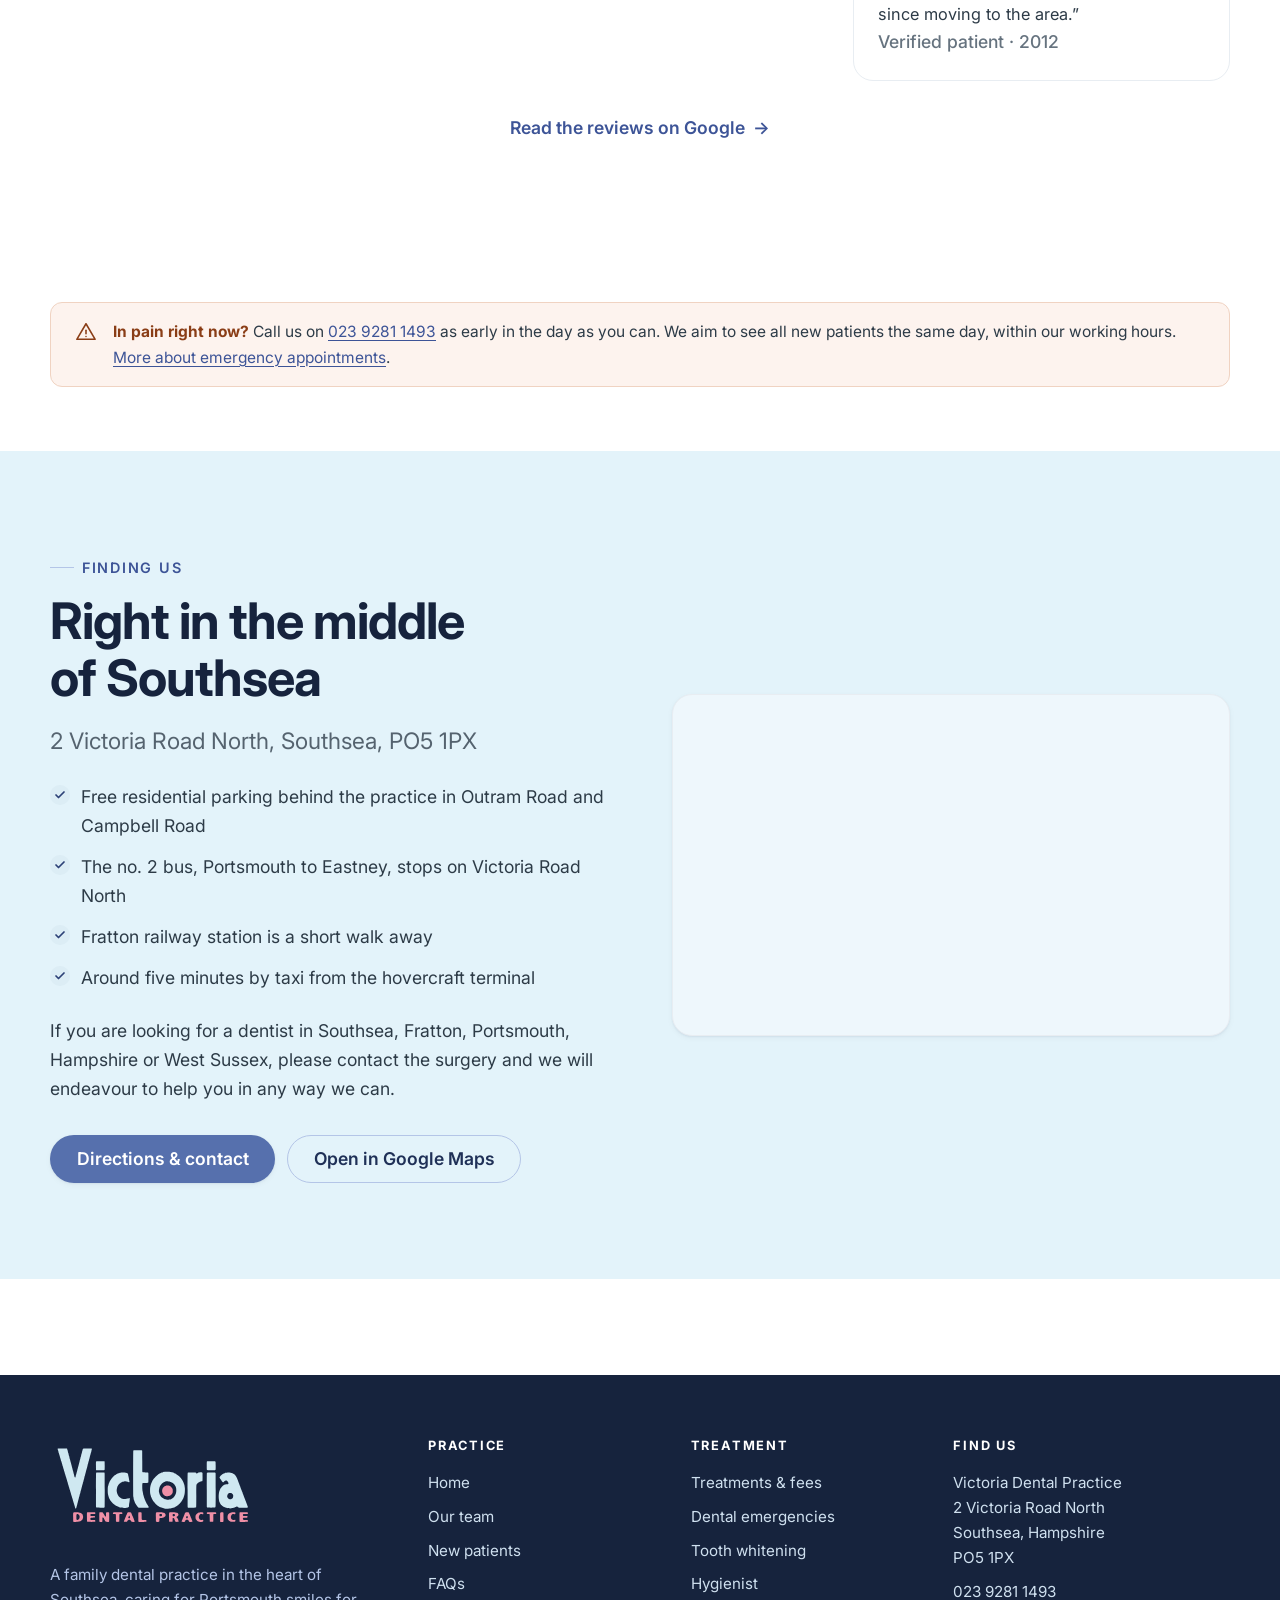
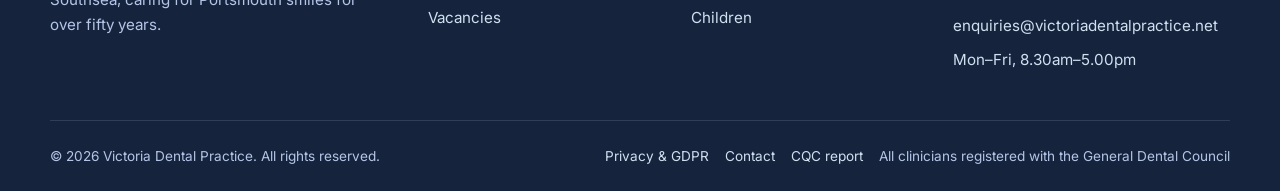
==== commit d9d57c91: "Bump the asset cache key and raise the hero photo Moves the stylesheet and script cache keys from 20" ====
--- a/index.html
+++ b/index.html
@@ -24,7 +24,7 @@
 <link rel="preconnect" href="https://fonts.googleapis.com">
 <link rel="preconnect" href="https://fonts.gstatic.com" crossorigin>
 <link rel="stylesheet" href="https://fonts.googleapis.com/css2?family=Inter:wght@400;500;600;700;800&display=swap">
-<link rel="stylesheet" href="style.css?v=20260814b">
+<link rel="stylesheet" href="style.css?v=20260814c">
 <noscript><style>.reveal{opacity:1 !important;transform:none !important;}</style></noscript>
 <script type="application/ld+json">
 {
@@ -403,9 +403,9 @@
   <div class="wrap">
     <div class="stat-row">
       <div class="reveal"><div class="stat__num">Since the &rsquo;70s</div><div class="stat__label">One practice, one address on Victoria Road, for over fifty years</div></div>
-      <div class="reveal" data-delay="80"><div class="stat__num">Two dentists</div><div class="stat__label">Family&#8209;run by Dr Elizabeth and Dr Sophie Allcock, who own the practice</div></div>
-      <div class="reveal" data-delay="160"><div class="stat__num">Seen today</div><div class="stat__label">Same&#8209;day appointments when you&rsquo;re in pain</div></div>
-      <div class="reveal" data-delay="240"><div class="stat__num">At your pace</div><div class="stat__label">A calm, unhurried welcome for nervous patients</div></div>
+      <div class="reveal" data-delay="80"><div class="stat__num">4.6 on Google</div><div class="stat__label">The average rating our patients give us</div></div>
+      <div class="reveal" data-delay="160"><div class="stat__num">Same&#8209;day care</div><div class="stat__label">Emergency appointments, seen the same day</div></div>
+      <div class="reveal" data-delay="240"><div class="stat__num">CQC registered</div><div class="stat__label">Inspected, regulated and GDC registered</div></div>
     </div>
   </div>
 </section>
@@ -415,8 +415,8 @@
     <div class="section-head center">
       <p class="eyebrow">What we do</p>
       <h2>Everyday dentistry, done carefully</h2>
-      <p class="lede">From a routine check&#8209;up to a crown, a whitening course or an
-      unexpected toothache, almost everything happens here, with people you know.</p>
+      <p class="lede">From a routine check&#8209;up to a crown, whitening or an unexpected
+      toothache, almost all of it is carried out here by the same familiar team.</p>
     </div>
 
     <div class="grid grid--3">
@@ -431,8 +431,8 @@
       <article class="card card--link card--rel reveal" data-delay="70">
         <div class="card__icon"><svg class="" width="24" height="24" viewBox="0 0 24 24" fill="none" stroke="currentColor" stroke-width="1.7" stroke-linecap="round" stroke-linejoin="round" aria-hidden="true"><path d="M12 3 2 20h20L12 3z"/><path d="M12 10v4"/><path d="M12 17h.01"/></svg></div>
         <h3>Emergencies</h3>
-        <p>There is nothing quite like toothache. We aim to see all new patients the
-        same day, within our working hours, and get you comfortable quickly.</p>
+        <p>Toothache does not wait. We aim to see all new patients the same day, within
+        our working hours, and settle the pain quickly.</p>
         <p class="card__foot"><a class="link-arrow" href="emergencies.html">Same-day help</a></p>
       </article>
 
@@ -514,8 +514,9 @@
     <div class="reveal">
       <p class="eyebrow">Why patients stay</p>
       <h2>The same people, appointment after appointment</h2>
-      <p class="lede mt-4">The practice has been established for over 50 years, and we are
-      delighted to continue to build on its strong reputation for patient centred care, tucked between Elm Grove, Albert Road and Palmerston Road.</p>
+      <p class="lede mt-4">Established for over 50 years, a few minutes from Elm Grove,
+      Albert Road and Palmerston Road, the practice continues to build on a strong
+      reputation for patient&#8209;centred care.</p>
       <p class="mt-4">What patients tell us they value most is continuity. You are not
       passed between locums. You see a dentist who remembers your history, your worries
       and what worked last time, and a reception team who know your name when you
@@ -567,9 +568,9 @@
     <div class="quote-grid">
       <figure class="quote reveal">
         <div class="quote__stars" aria-hidden="true">&#9733;&#9733;&#9733;&#9733;&#9733;</div>
-        <blockquote><p>&ldquo;Very helpful dentist. Sophie had identified numerous
-        problems before I even opened my mouth and gave me some great tips on how to
-        reduce future problems.&rdquo;</p></blockquote>
+        <blockquote><p>&ldquo;Felt like old&#8209;school dentists that used to know you
+        from childhood and were great. The reception staff both really helpful and
+        friendly.&rdquo;</p></blockquote>
         <figcaption>Matt Harvey &middot; 2021</figcaption>
       </figure>
       <figure class="quote reveal" data-delay="70">
@@ -939,7 +940,7 @@
   <a href="contact.html#enquiry"><svg class="" width="24" height="24" viewBox="0 0 24 24" fill="none" stroke="currentColor" stroke-width="1.7" stroke-linecap="round" stroke-linejoin="round" aria-hidden="true"><rect x="3" y="5" width="18" height="16" rx="2"/><path d="M3 10h18M8 3v4M16 3v4"/></svg> Book</a>
 </div>
 
-<script src="main.js?v=20260814b" defer></script>
+<script src="main.js?v=20260814c" defer></script>
 <script>
   /* Failsafe: content uses a reveal-on-scroll animation that depends on the
      script above. If that script is ever blocked, cached-broken or slow, force
--- a/style.css
+++ b/style.css
@@ -884,6 +884,8 @@
   background: var(--sky-100);
 }
 .smile-feature img { display: block; width: 100%; height: auto; }
+/* Nudge the hero photo up so it sits higher against the headline (desktop only) */
+@media (min-width: 901px) { .smile-feature { align-self: start; margin-top: -1.75rem; } }
 
 /* Icon tiles removed by request, cards read cleaner without them */
 .card__icon, .feature__icon { display: none; }
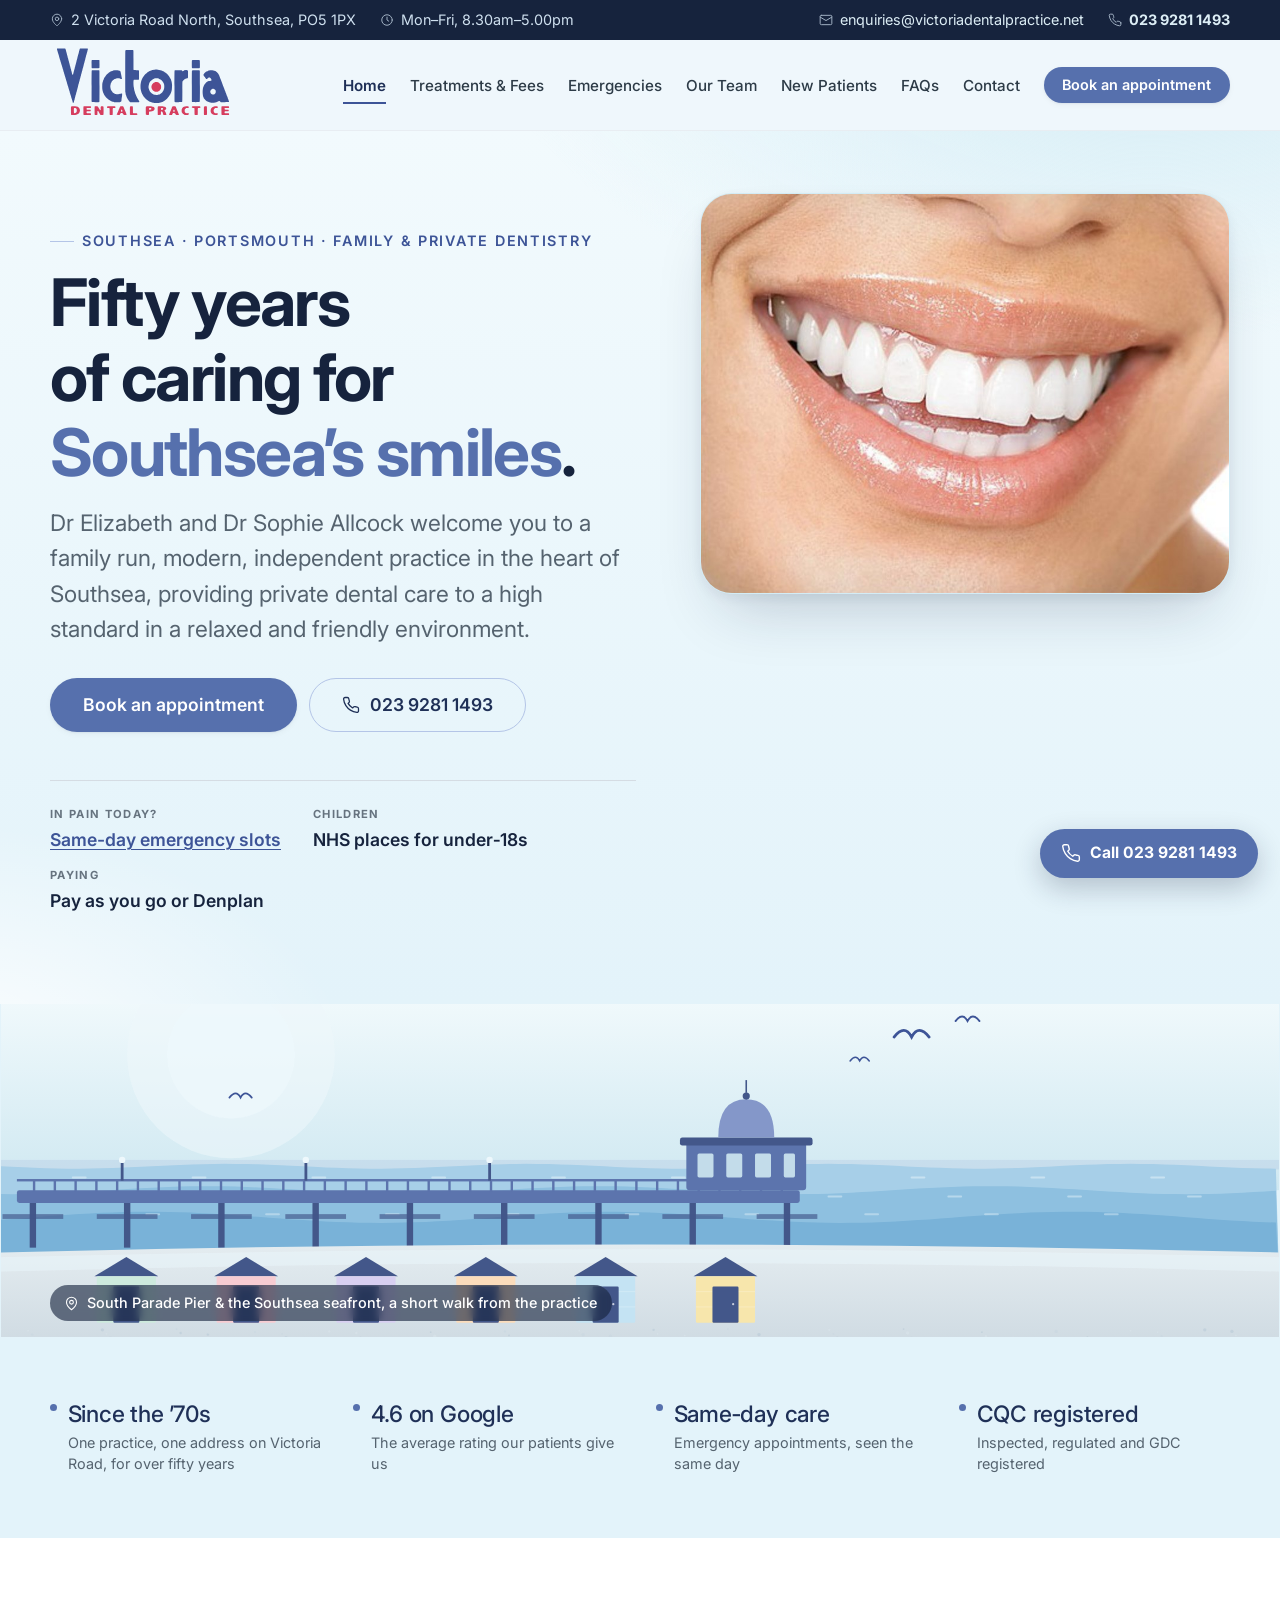
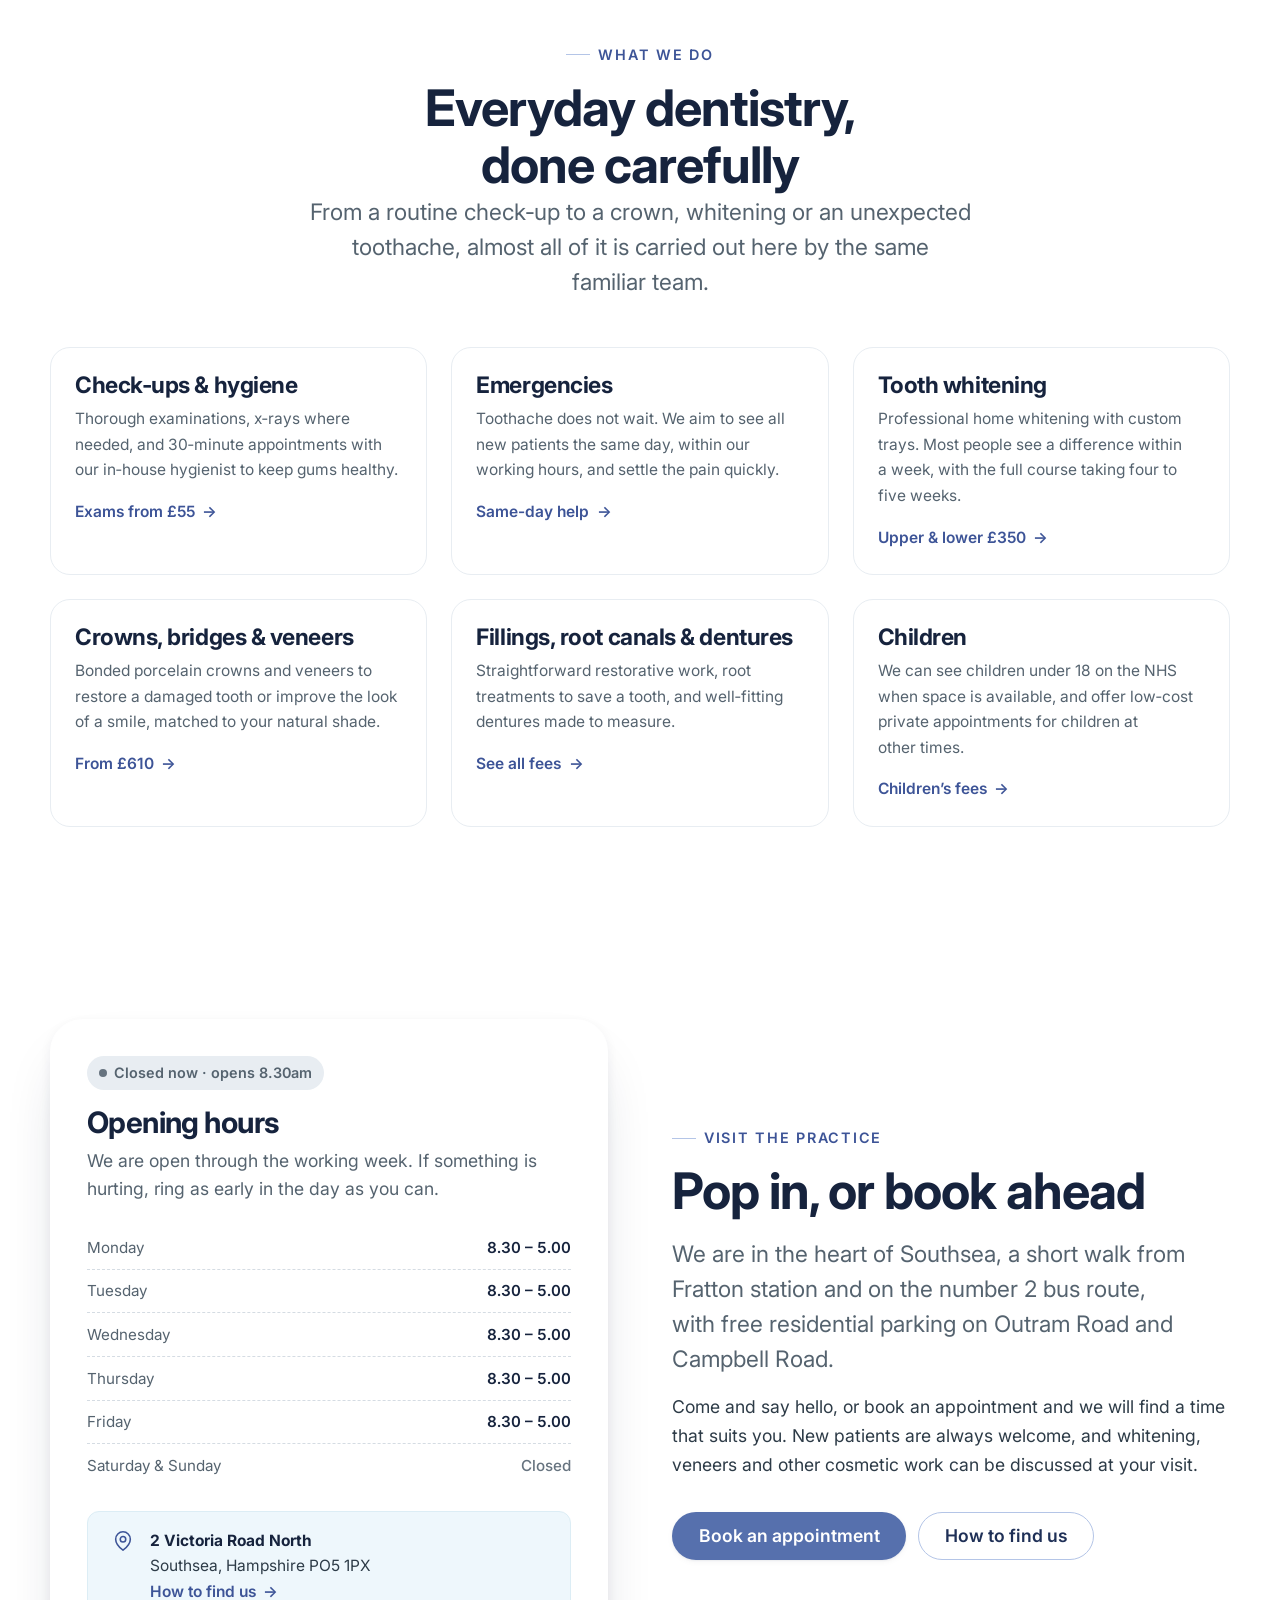
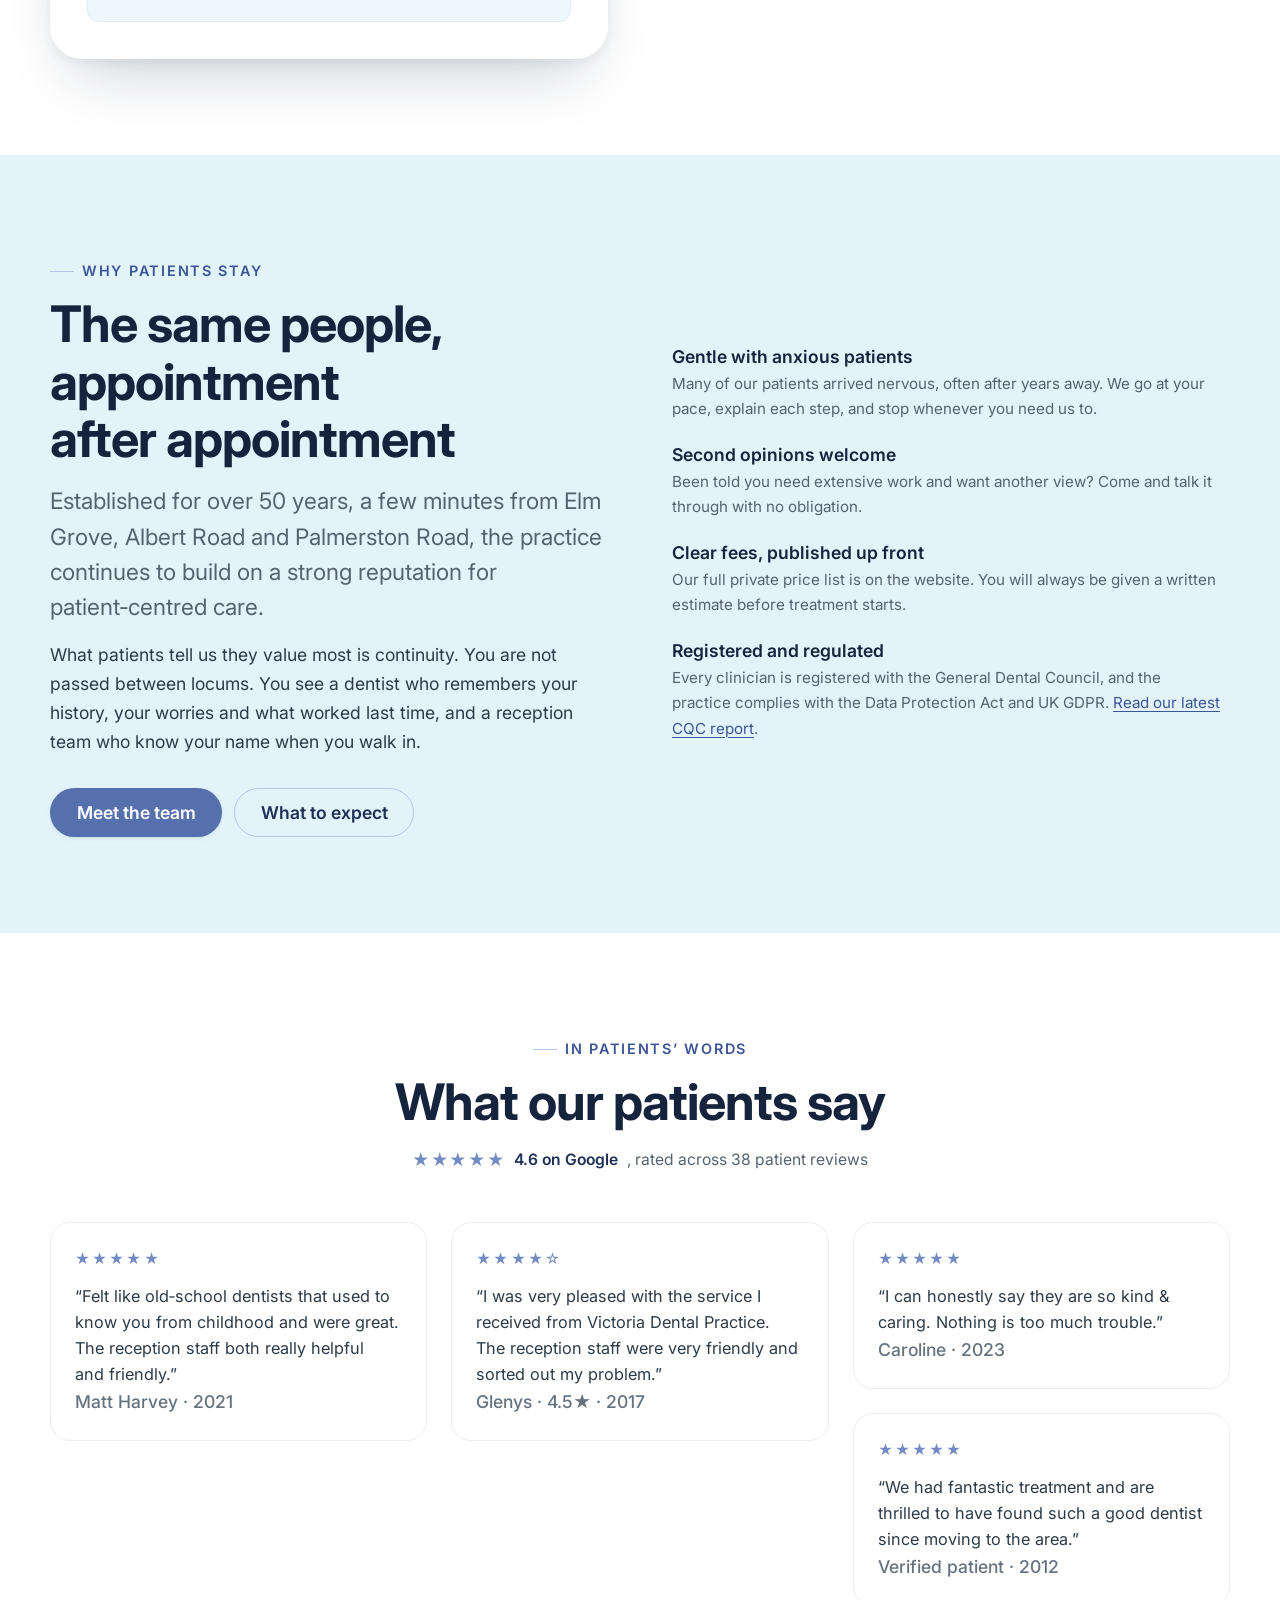
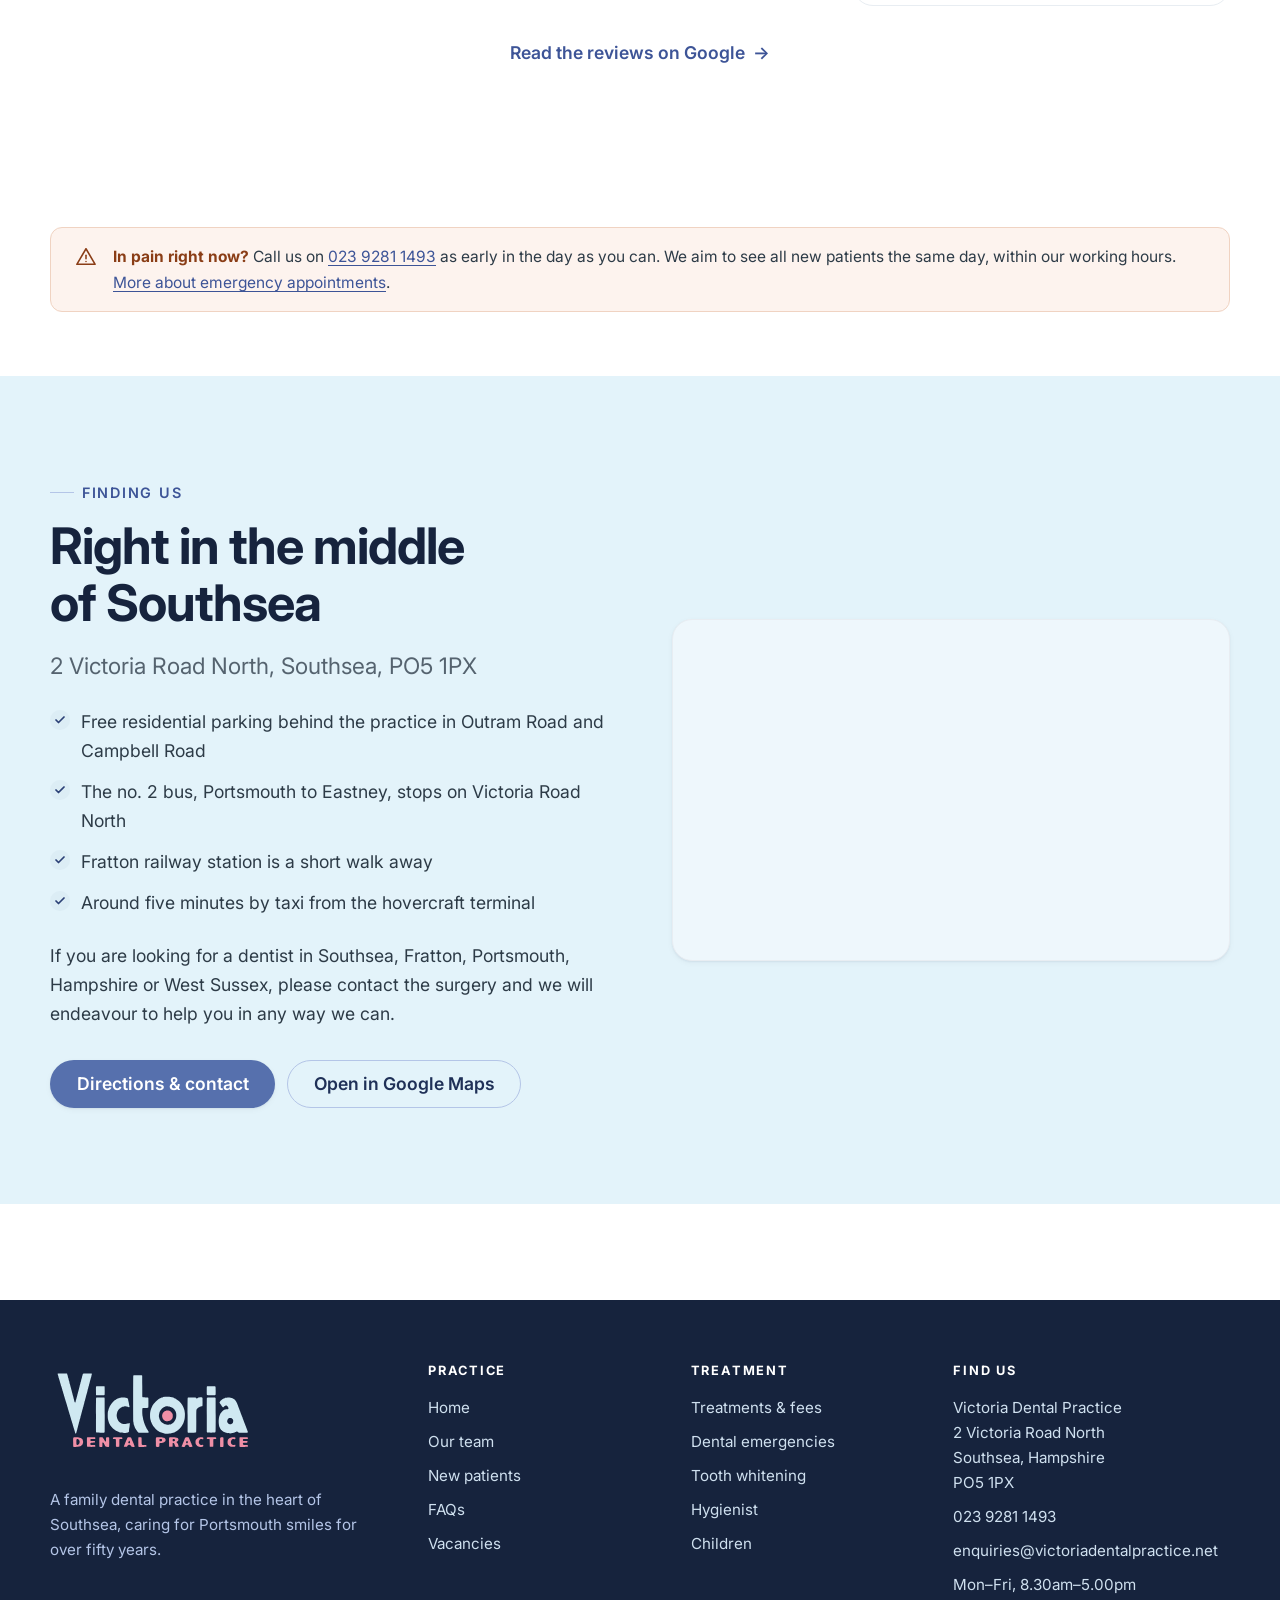
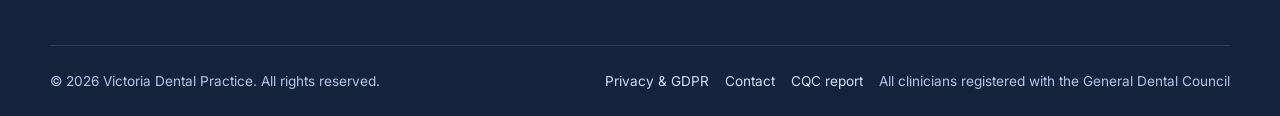
==== commit 8cb0c27a: "Lead the homepage on fifty years in Southsea Rewrites the hero headline and eyebrow so the practice'" ====
--- a/index.html
+++ b/index.html
@@ -357,8 +357,8 @@
 <section class="hero">
   <div class="wrap hero__grid">
     <div>
-      <p class="eyebrow">Southsea &middot; Portsmouth &middot; Over 50 years of care</p>
-      <h1 class="hero__title">Looking after your <span class="hl">dental&nbsp;health</span>, one familiar face at a time.</h1>
+      <p class="eyebrow">Southsea &middot; Portsmouth &middot; Family &amp; private dentistry</p>
+      <h1 class="hero__title">Fifty years of caring for <span class="hl">Southsea&rsquo;s&nbsp;smiles</span>.</h1>
       <p class="lede hero__lede">Dr Elizabeth and Dr Sophie Allcock welcome you to a family
       run, modern, independent practice in the heart of Southsea, providing private
       dental care to a high standard in a relaxed and friendly environment.</p>
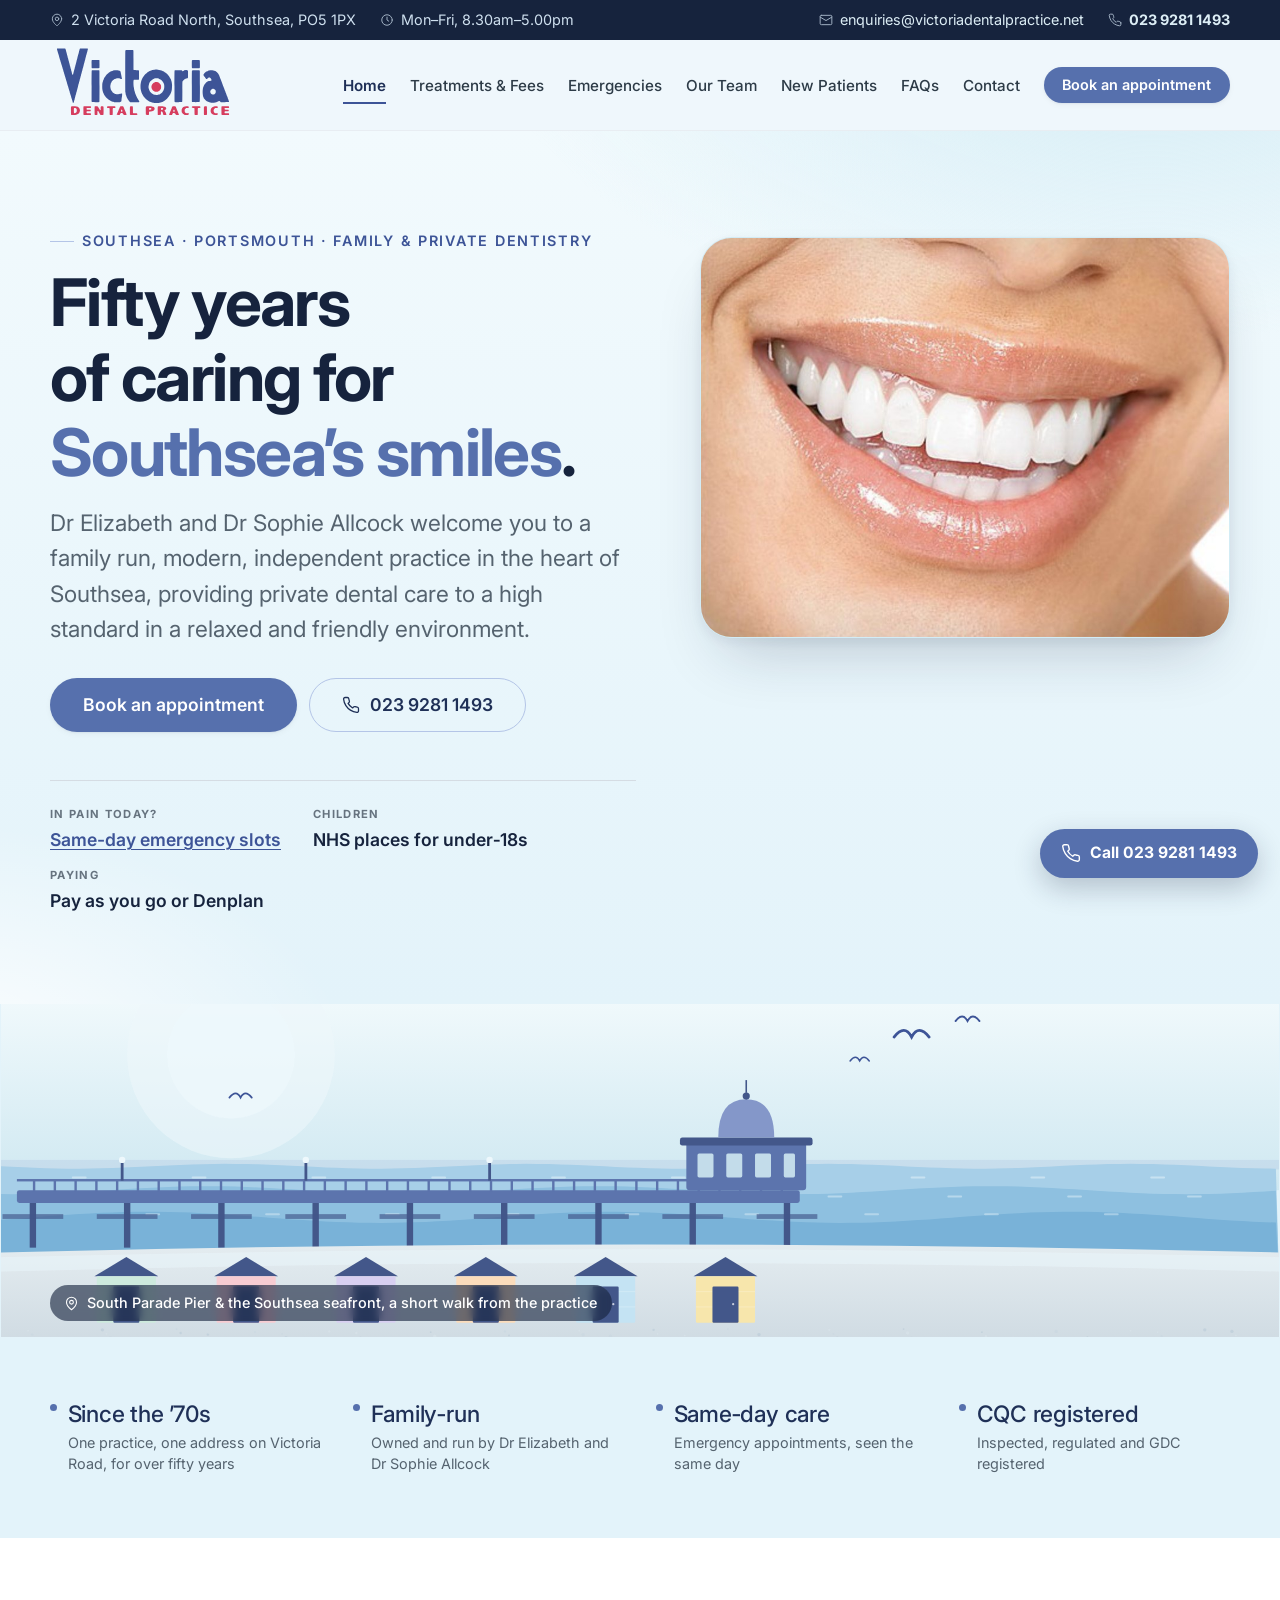
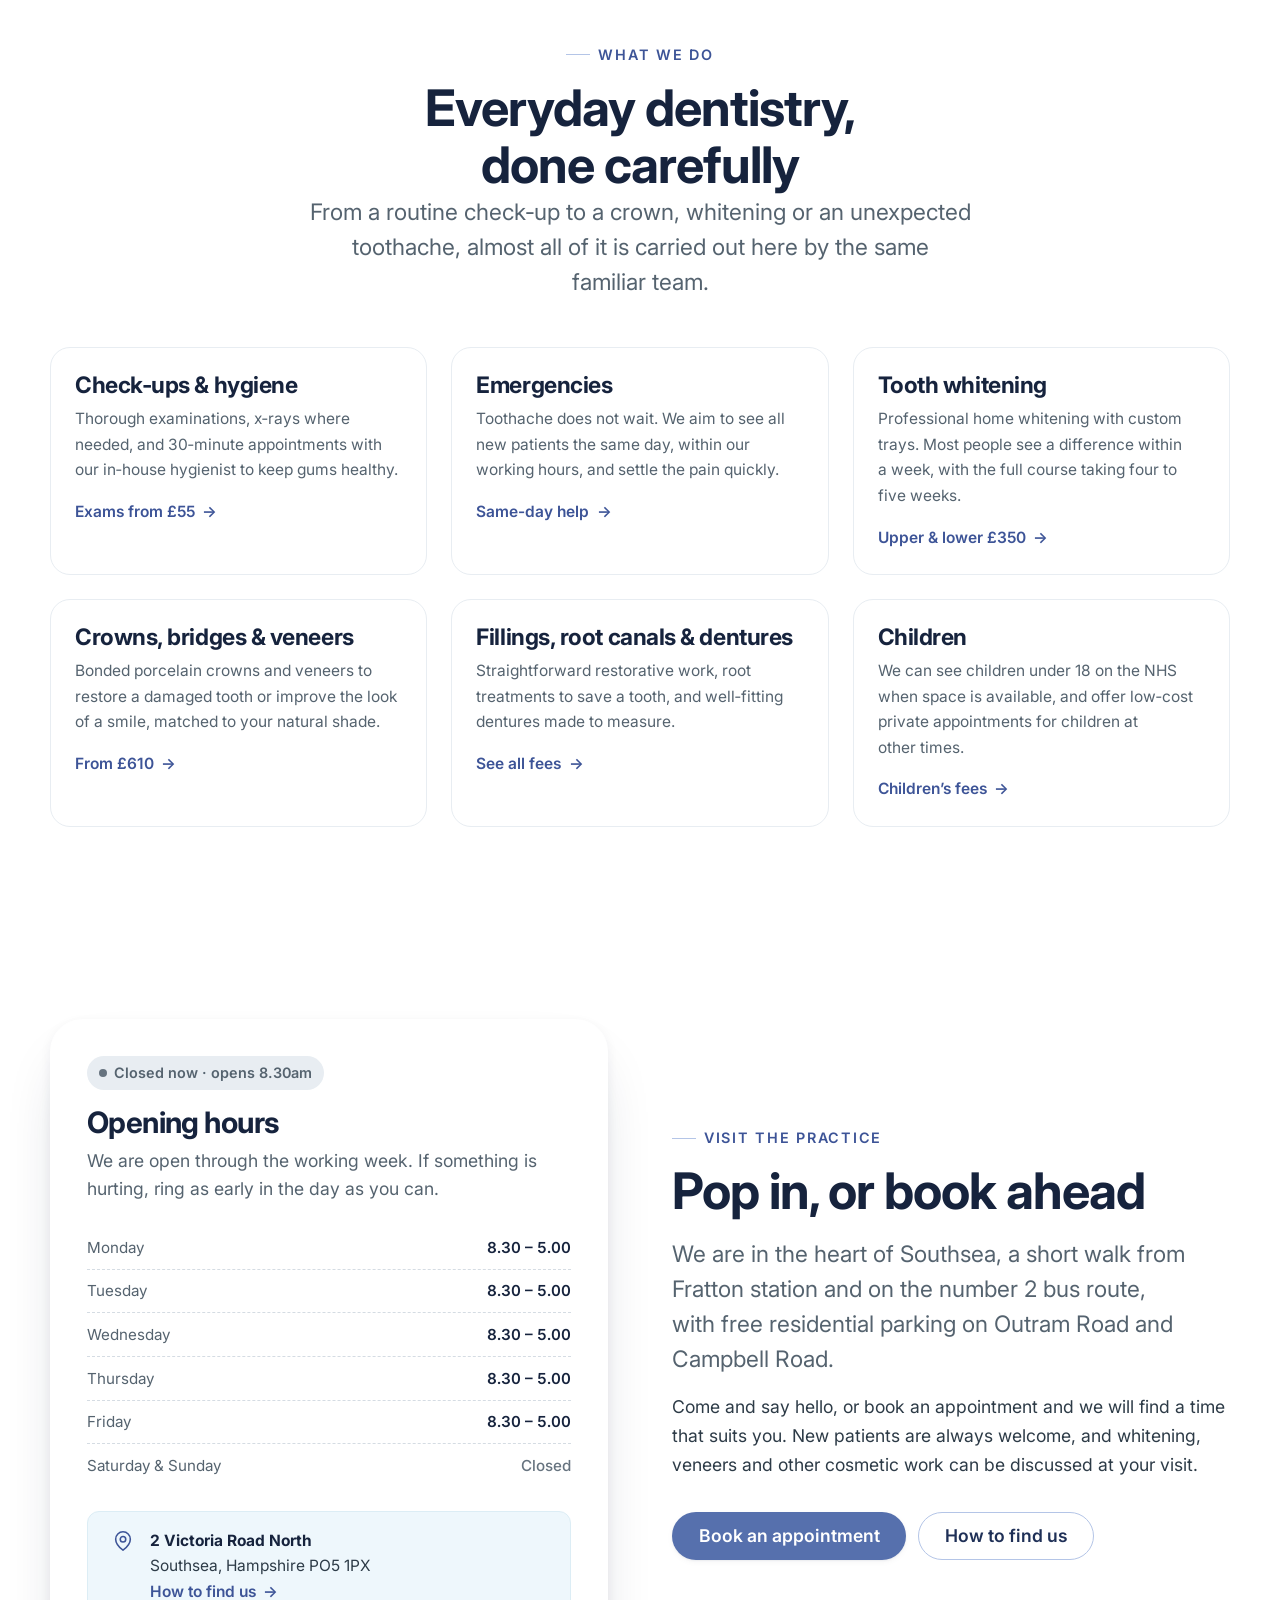
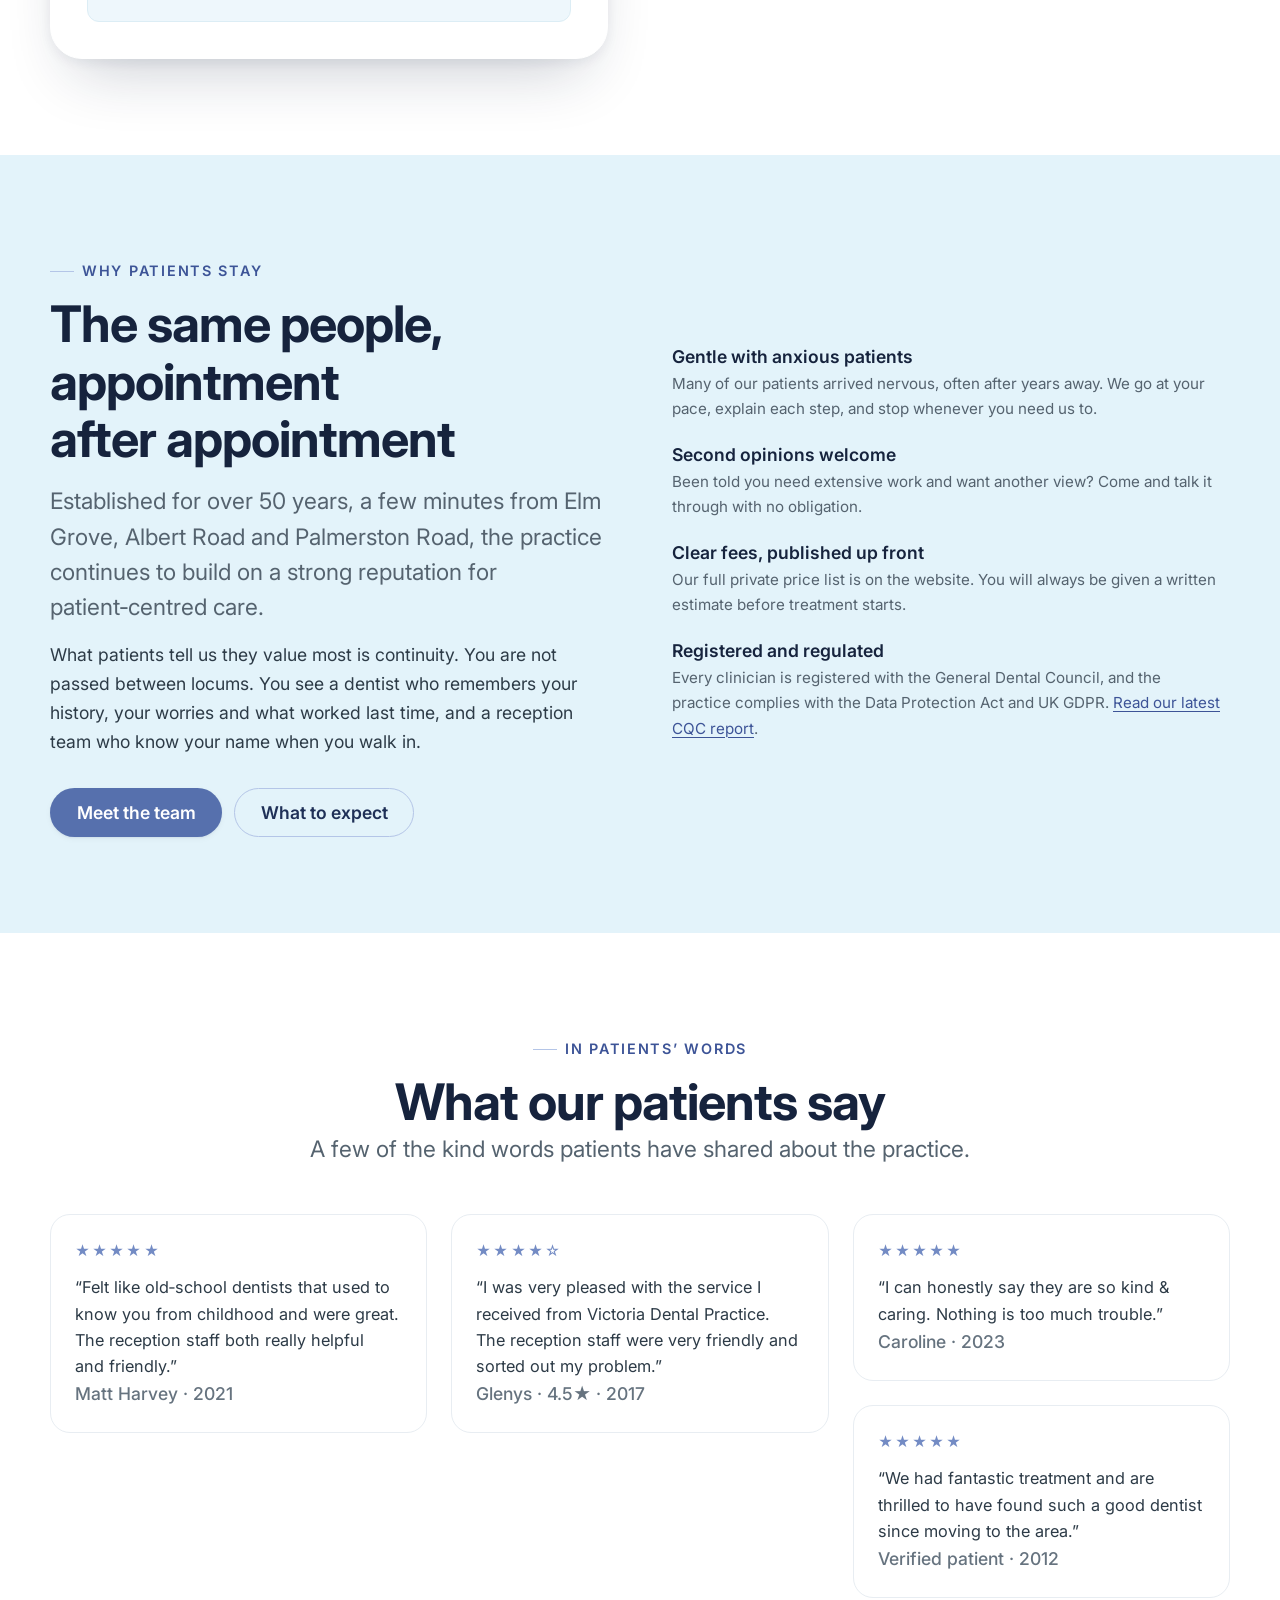
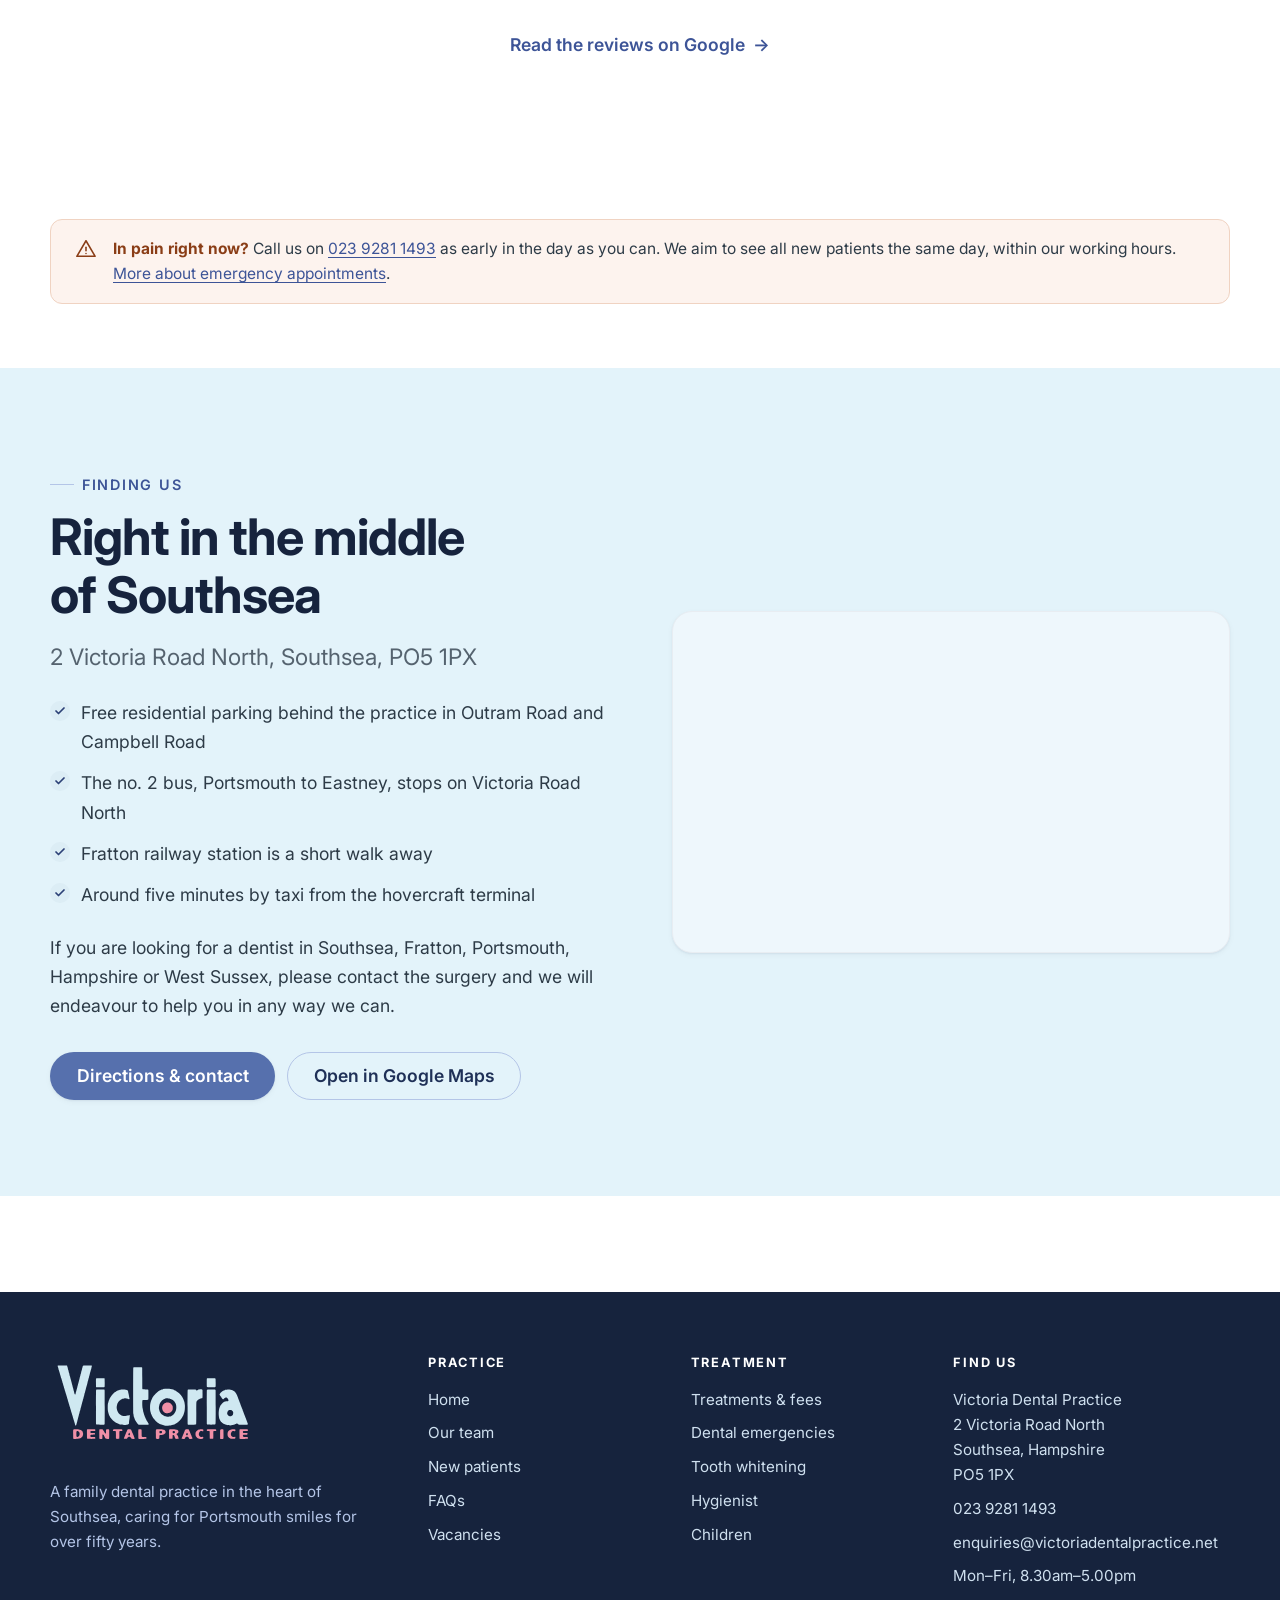
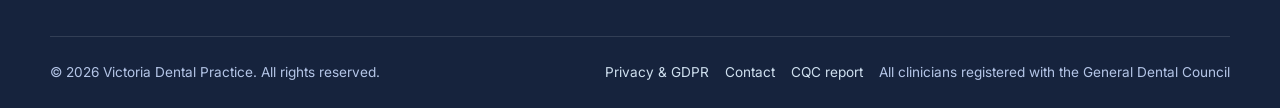
==== commit 690ce556: "Add a dedicated booking page Adds book.html with its own enquiry form, using the same mailto handler" ====
--- a/index.html
+++ b/index.html
@@ -24,7 +24,7 @@
 <link rel="preconnect" href="https://fonts.googleapis.com">
 <link rel="preconnect" href="https://fonts.gstatic.com" crossorigin>
 <link rel="stylesheet" href="https://fonts.googleapis.com/css2?family=Inter:wght@400;500;600;700;800&display=swap">
-<link rel="stylesheet" href="style.css?v=20260814c">
+<link rel="stylesheet" href="style.css?v=20260814d">
 <noscript><style>.reveal{opacity:1 !important;transform:none !important;}</style></noscript>
 <script type="application/ld+json">
 {
@@ -37,7 +37,6 @@
   "telephone": "+442392811493",
   "email": "enquiries@victoriadentalpractice.net",
   "priceRange": "££",
-  "aggregateRating": { "@type": "AggregateRating", "ratingValue": "4.6", "reviewCount": "38" },
   "currenciesAccepted": "GBP",
   "address": {
     "@type": "PostalAddress",
@@ -346,7 +345,7 @@
         <li><a class="nav__link" href="faqs.html">FAQs</a></li>
         <li><a class="nav__link" href="contact.html">Contact</a></li>
         </ul>
-      <a class="btn btn--primary btn--sm" href="contact.html#enquiry">Book an appointment</a>
+      <a class="btn btn--primary btn--sm" href="book.html">Book an appointment</a>
     </nav>
   </div>
 </header>
@@ -364,7 +363,7 @@
       dental care to a high standard in a relaxed and friendly environment.</p>
 
       <div class="btn-row">
-        <a class="btn btn--primary btn--lg" href="contact.html#enquiry">Book an appointment</a>
+        <a class="btn btn--primary btn--lg" href="book.html">Book an appointment</a>
         <a class="btn btn--ghost btn--lg" href="tel:+442392811493"><svg class="" width="24" height="24" viewBox="0 0 24 24" fill="none" stroke="currentColor" stroke-width="1.7" stroke-linecap="round" stroke-linejoin="round" aria-hidden="true"><path d="M22 16.92v3a2 2 0 0 1-2.18 2 19.79 19.79 0 0 1-8.63-3.07 19.5 19.5 0 0 1-6-6 19.79 19.79 0 0 1-3.07-8.67A2 2 0 0 1 4.11 2h3a2 2 0 0 1 2 1.72c.13.96.36 1.9.7 2.81a2 2 0 0 1-.45 2.11L8.09 9.91a16 16 0 0 0 6 6l1.27-1.27a2 2 0 0 1 2.11-.45c.9.34 1.85.57 2.81.7A2 2 0 0 1 22 16.92z"/></svg> 023 9281 1493</a>
       </div>
 
@@ -403,7 +402,7 @@
   <div class="wrap">
     <div class="stat-row">
       <div class="reveal"><div class="stat__num">Since the &rsquo;70s</div><div class="stat__label">One practice, one address on Victoria Road, for over fifty years</div></div>
-      <div class="reveal" data-delay="80"><div class="stat__num">4.6 on Google</div><div class="stat__label">The average rating our patients give us</div></div>
+      <div class="reveal" data-delay="80"><div class="stat__num">Family&#8209;run</div><div class="stat__label">Owned and run by Dr Elizabeth and Dr Sophie Allcock</div></div>
       <div class="reveal" data-delay="160"><div class="stat__num">Same&#8209;day care</div><div class="stat__label">Emergency appointments, seen the same day</div></div>
       <div class="reveal" data-delay="240"><div class="stat__num">CQC registered</div><div class="stat__label">Inspected, regulated and GDC registered</div></div>
     </div>
@@ -502,7 +501,7 @@
       that suits you. New patients are always welcome, and whitening, veneers and other
       cosmetic work can be discussed at your visit.</p>
       <div class="btn-row mt-6">
-        <a class="btn btn--primary" href="contact.html#enquiry">Book an appointment</a>
+        <a class="btn btn--primary" href="book.html">Book an appointment</a>
         <a class="btn btn--ghost" href="contact.html">How to find us</a>
       </div>
     </div>
@@ -562,8 +561,7 @@
     <div class="section-head center">
       <p class="eyebrow">In patients&rsquo; words</p>
       <h2>What our patients say</h2>
-      <p class="review-badge"><span class="review-badge__stars" aria-hidden="true">&#9733;&#9733;&#9733;&#9733;&#9733;</span>
-        <strong>4.6 on Google</strong>, rated across 38 patient reviews</p>
+      <p class="lede">A few of the kind words patients have shared about the practice.</p>
     </div>
     <div class="quote-grid">
       <figure class="quote reveal">
@@ -937,10 +935,10 @@
 
 <div class="callbar">
   <a href="tel:+442392811493" class="primary"><svg class="" width="24" height="24" viewBox="0 0 24 24" fill="none" stroke="currentColor" stroke-width="1.7" stroke-linecap="round" stroke-linejoin="round" aria-hidden="true"><path d="M22 16.92v3a2 2 0 0 1-2.18 2 19.79 19.79 0 0 1-8.63-3.07 19.5 19.5 0 0 1-6-6 19.79 19.79 0 0 1-3.07-8.67A2 2 0 0 1 4.11 2h3a2 2 0 0 1 2 1.72c.13.96.36 1.9.7 2.81a2 2 0 0 1-.45 2.11L8.09 9.91a16 16 0 0 0 6 6l1.27-1.27a2 2 0 0 1 2.11-.45c.9.34 1.85.57 2.81.7A2 2 0 0 1 22 16.92z"/></svg> Call the practice</a>
-  <a href="contact.html#enquiry"><svg class="" width="24" height="24" viewBox="0 0 24 24" fill="none" stroke="currentColor" stroke-width="1.7" stroke-linecap="round" stroke-linejoin="round" aria-hidden="true"><rect x="3" y="5" width="18" height="16" rx="2"/><path d="M3 10h18M8 3v4M16 3v4"/></svg> Book</a>
+  <a href="book.html"><svg class="" width="24" height="24" viewBox="0 0 24 24" fill="none" stroke="currentColor" stroke-width="1.7" stroke-linecap="round" stroke-linejoin="round" aria-hidden="true"><rect x="3" y="5" width="18" height="16" rx="2"/><path d="M3 10h18M8 3v4M16 3v4"/></svg> Book</a>
 </div>
 
-<script src="main.js?v=20260814c" defer></script>
+<script src="main.js?v=20260814d" defer></script>
 <script>
   /* Failsafe: content uses a reveal-on-scroll animation that depends on the
      script above. If that script is ever blocked, cached-broken or slow, force
--- a/style.css
+++ b/style.css
@@ -885,7 +885,7 @@
 }
 .smile-feature img { display: block; width: 100%; height: auto; }
 /* Nudge the hero photo up so it sits higher against the headline (desktop only) */
-@media (min-width: 901px) { .smile-feature { align-self: start; margin-top: -1.75rem; } }
+@media (min-width: 901px) { .smile-feature { align-self: start; margin-top: 1rem; } }
 
 /* Icon tiles removed by request, cards read cleaner without them */
 .card__icon, .feature__icon { display: none; }
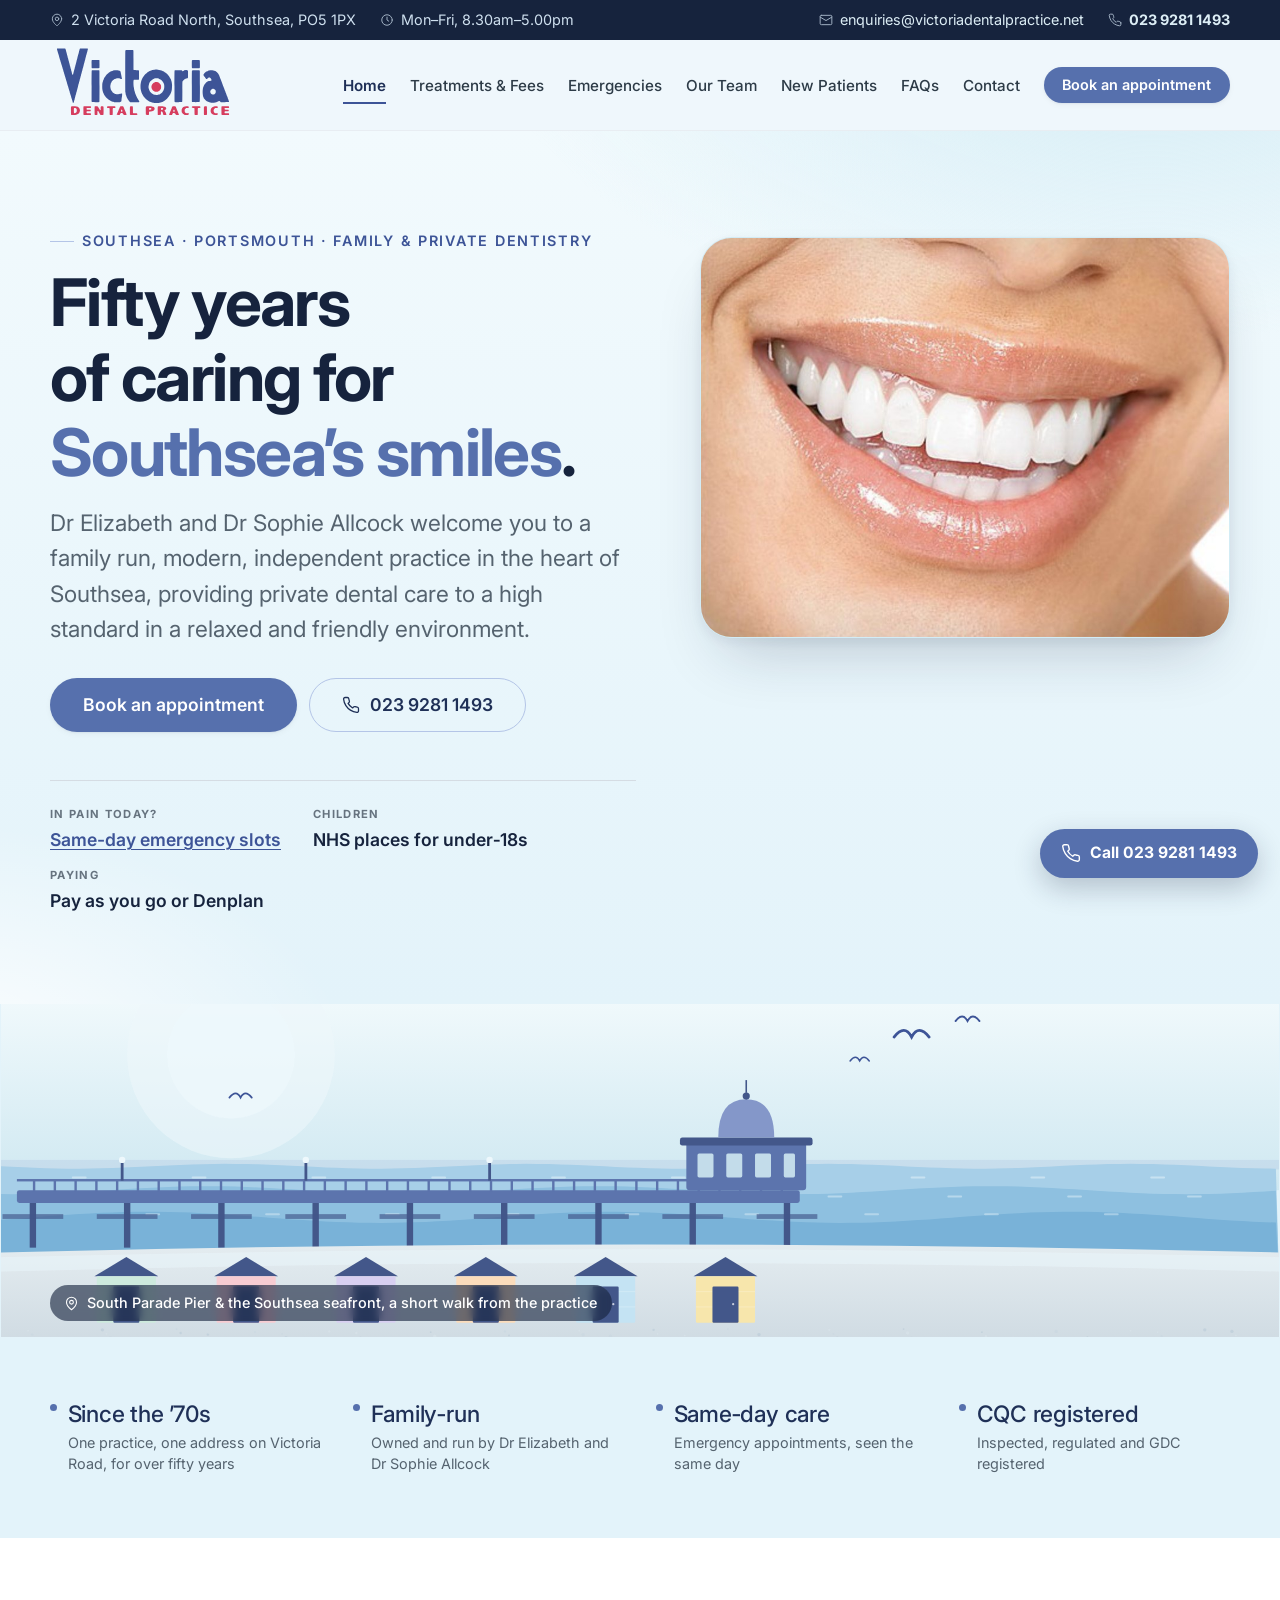
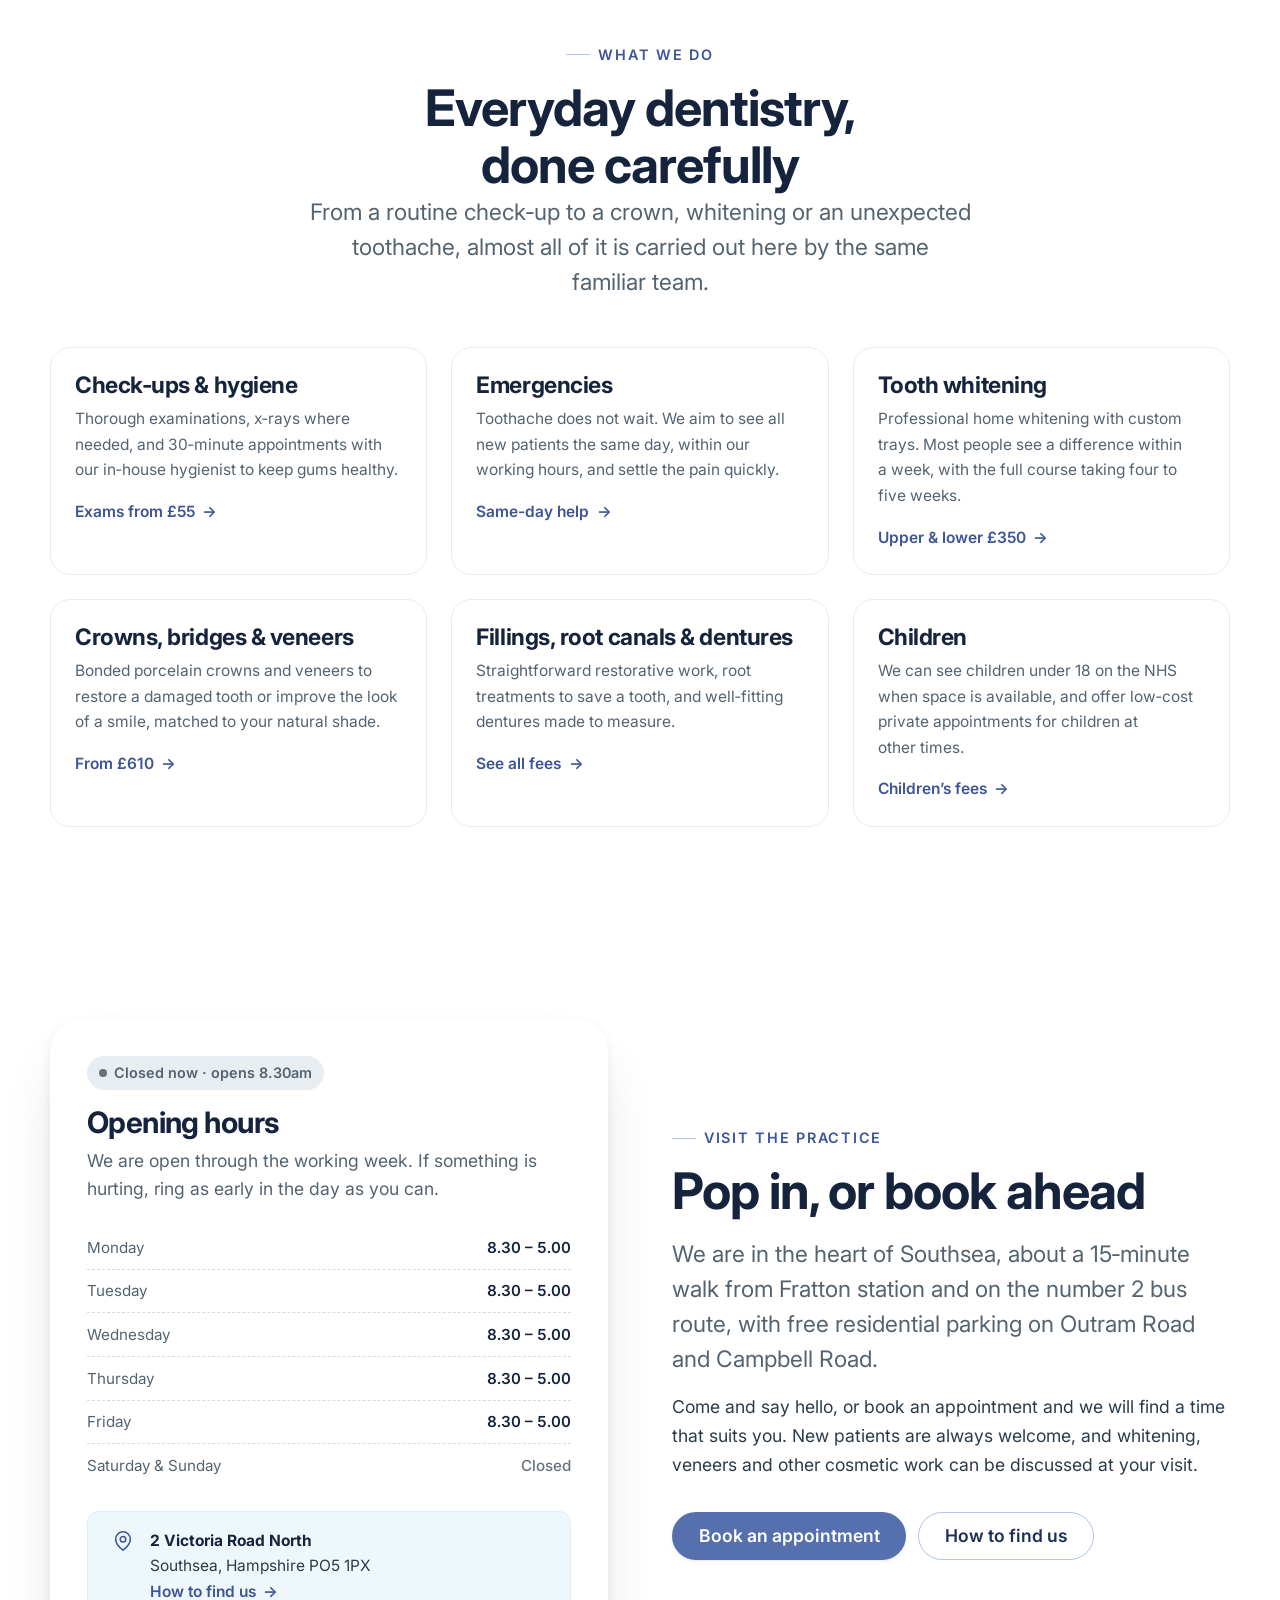
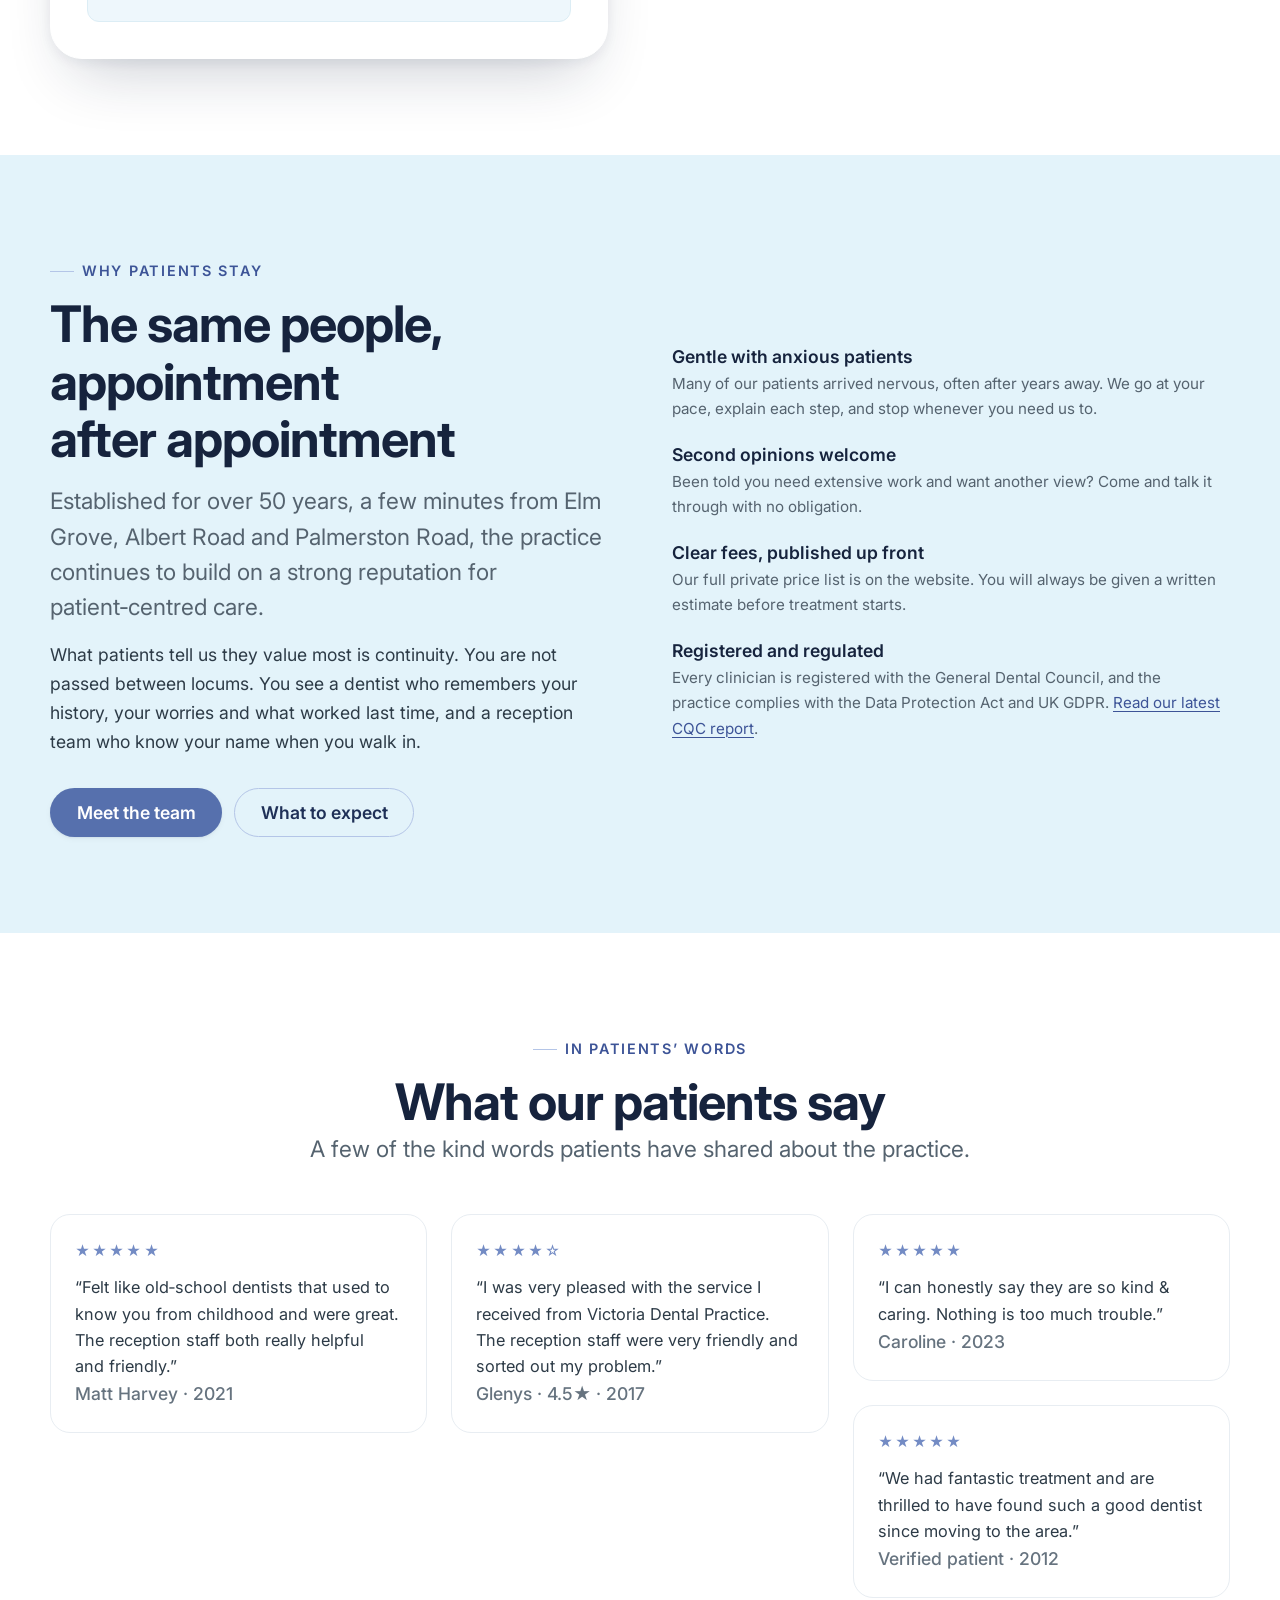
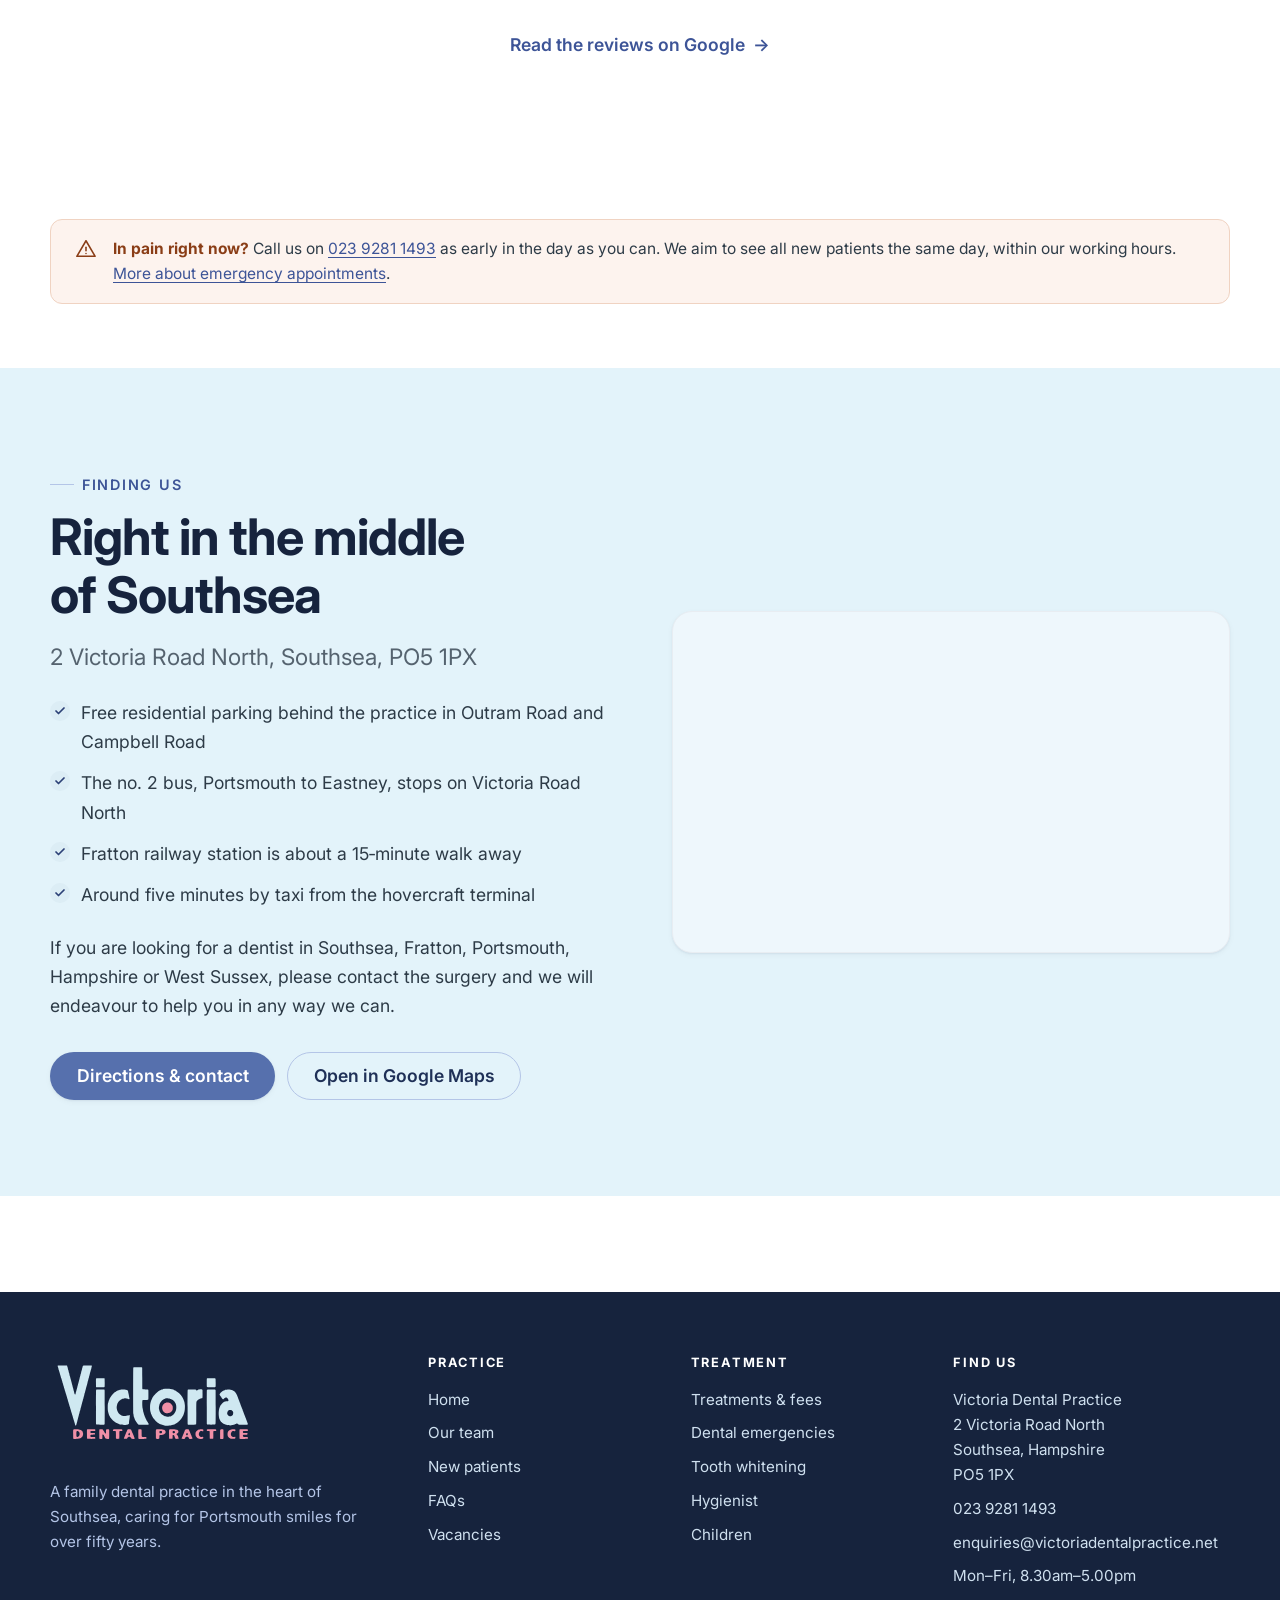
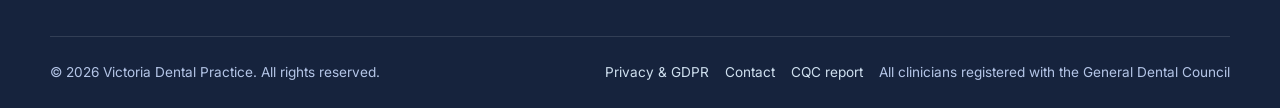
==== commit 466c356c: "Correct the patient reviews, fees and the walk from Fratton Replaces the Matt Harvey quote with the " ====
--- a/index.html
+++ b/index.html
@@ -494,9 +494,9 @@
     <div class="reveal" data-delay="100">
       <p class="eyebrow">Visit the practice</p>
       <h2>Pop in, or book ahead</h2>
-      <p class="lede mt-4">We are in the heart of Southsea, a short walk from Fratton
-      station and on the number 2 bus route, with free residential parking on Outram
-      Road and Campbell Road.</p>
+      <p class="lede mt-4">We are in the heart of Southsea, about a 15&#8209;minute walk
+      from Fratton station and on the number 2 bus route, with free residential parking
+      on Outram Road and Campbell Road.</p>
       <p class="mt-4">Come and say hello, or book an appointment and we will find a time
       that suits you. New patients are always welcome, and whitening, veneers and other
       cosmetic work can be discussed at your visit.</p>
@@ -616,7 +616,7 @@
       <ul class="checklist mt-5">
         <li>Free residential parking behind the practice in Outram Road and Campbell Road</li>
         <li>The no. 2 bus, Portsmouth to Eastney, stops on Victoria Road North</li>
-        <li>Fratton railway station is a short walk away</li>
+        <li>Fratton railway station is about a 15&#8209;minute walk away</li>
         <li>Around five minutes by taxi from the hovercraft terminal</li>
       </ul>
       <p class="mt-5">If you are looking for a dentist in Southsea, Fratton, Portsmouth,
